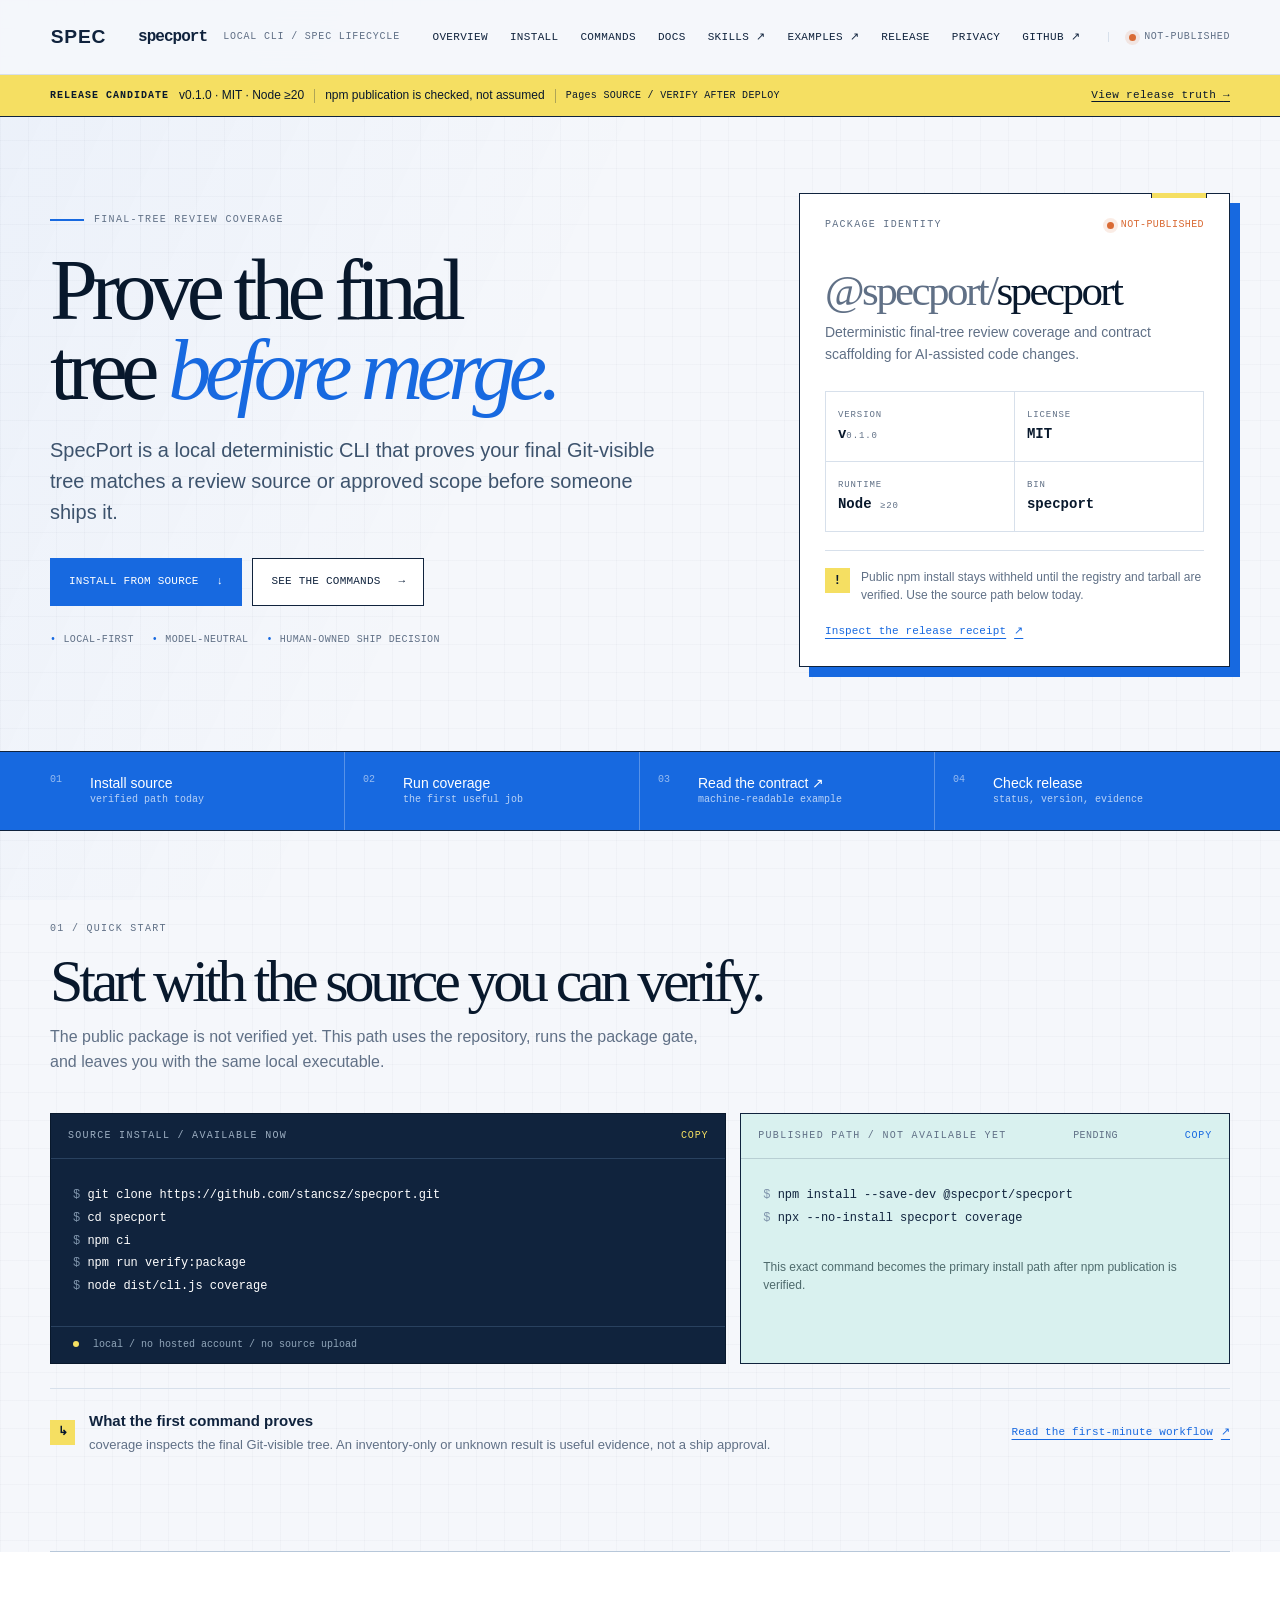
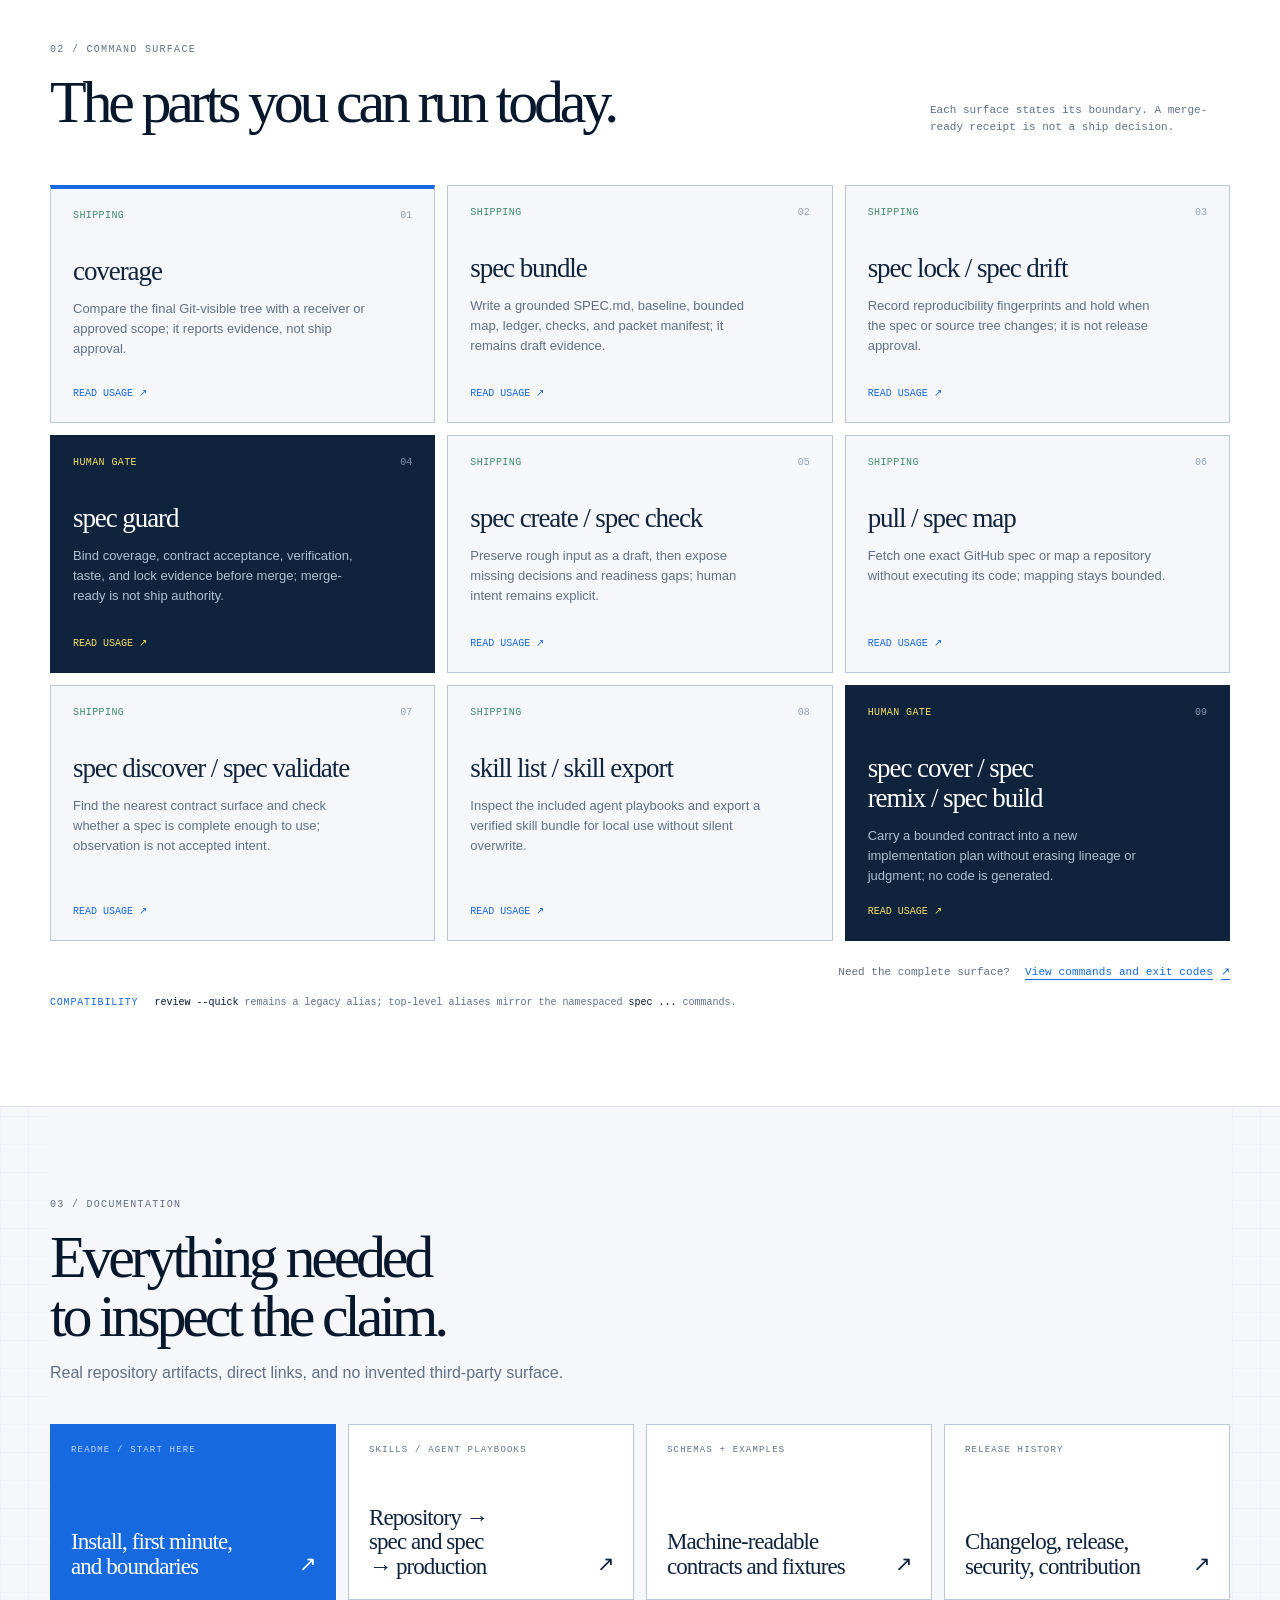
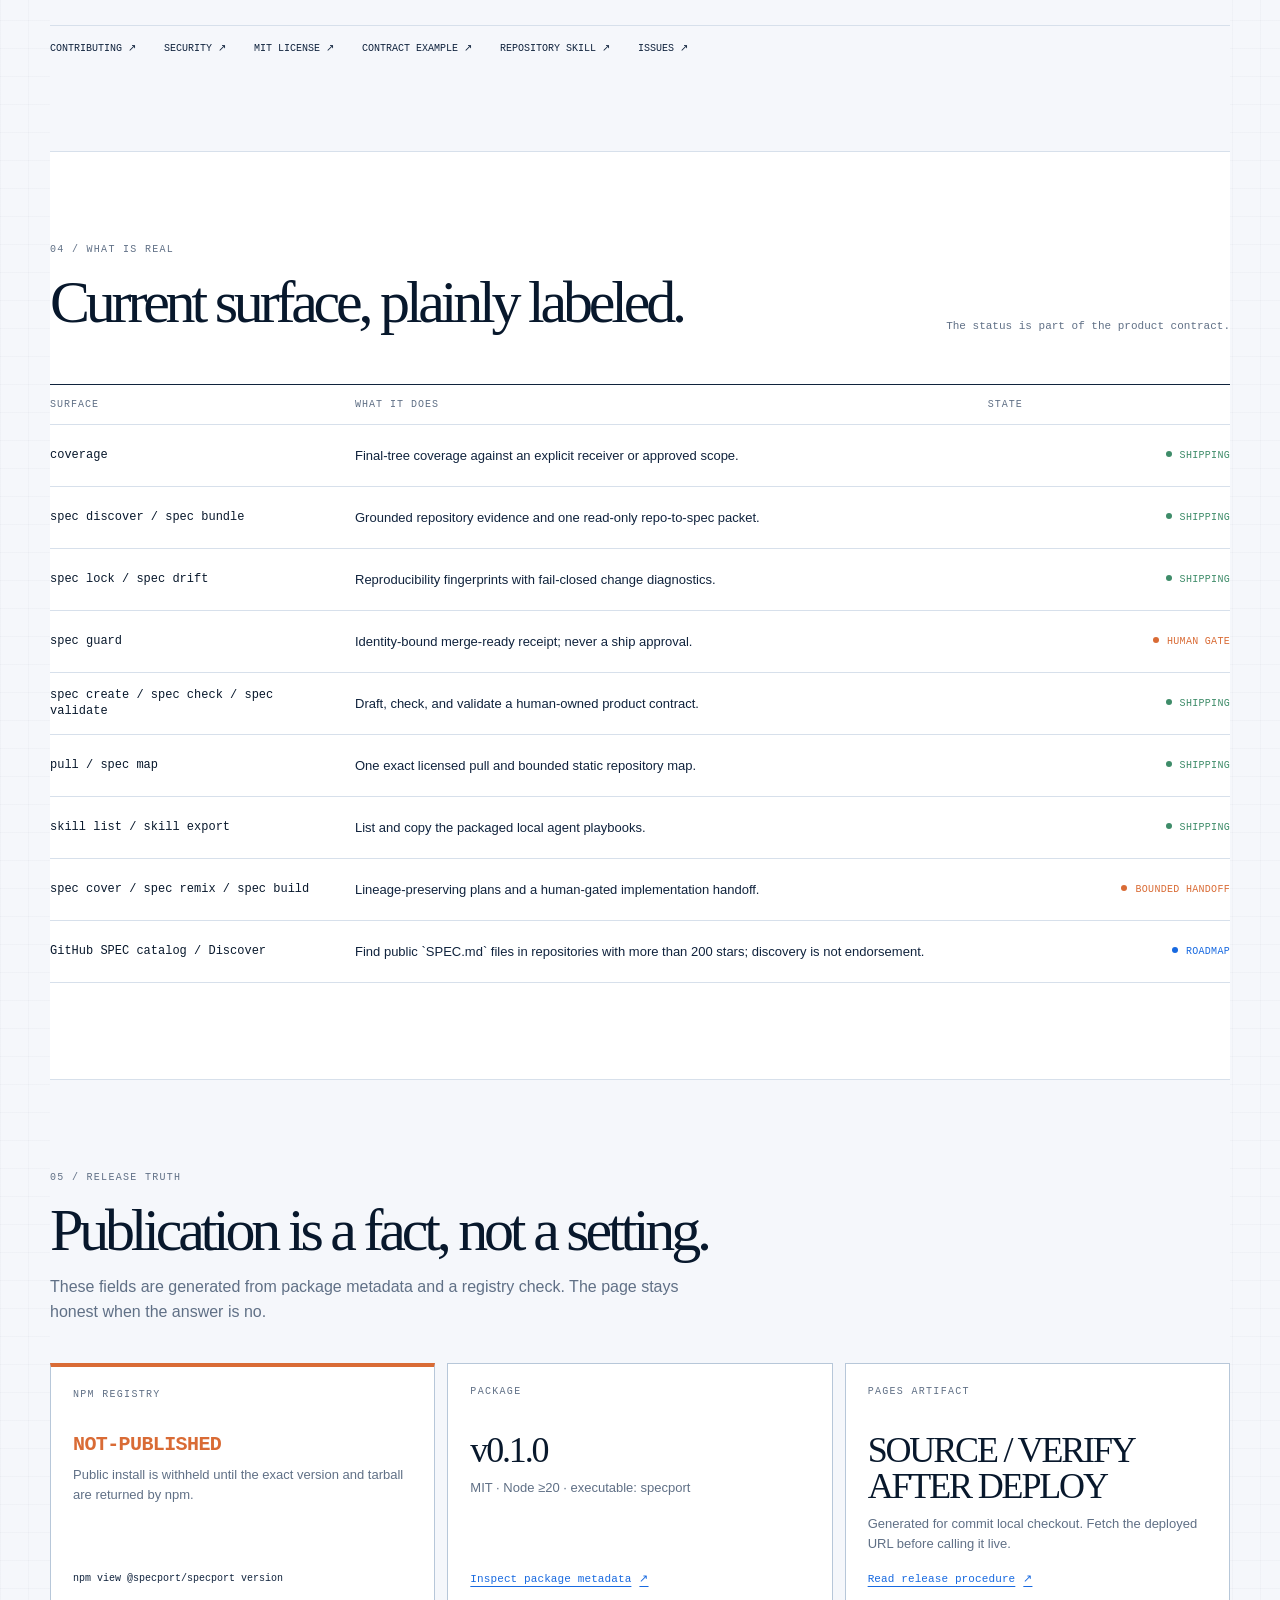
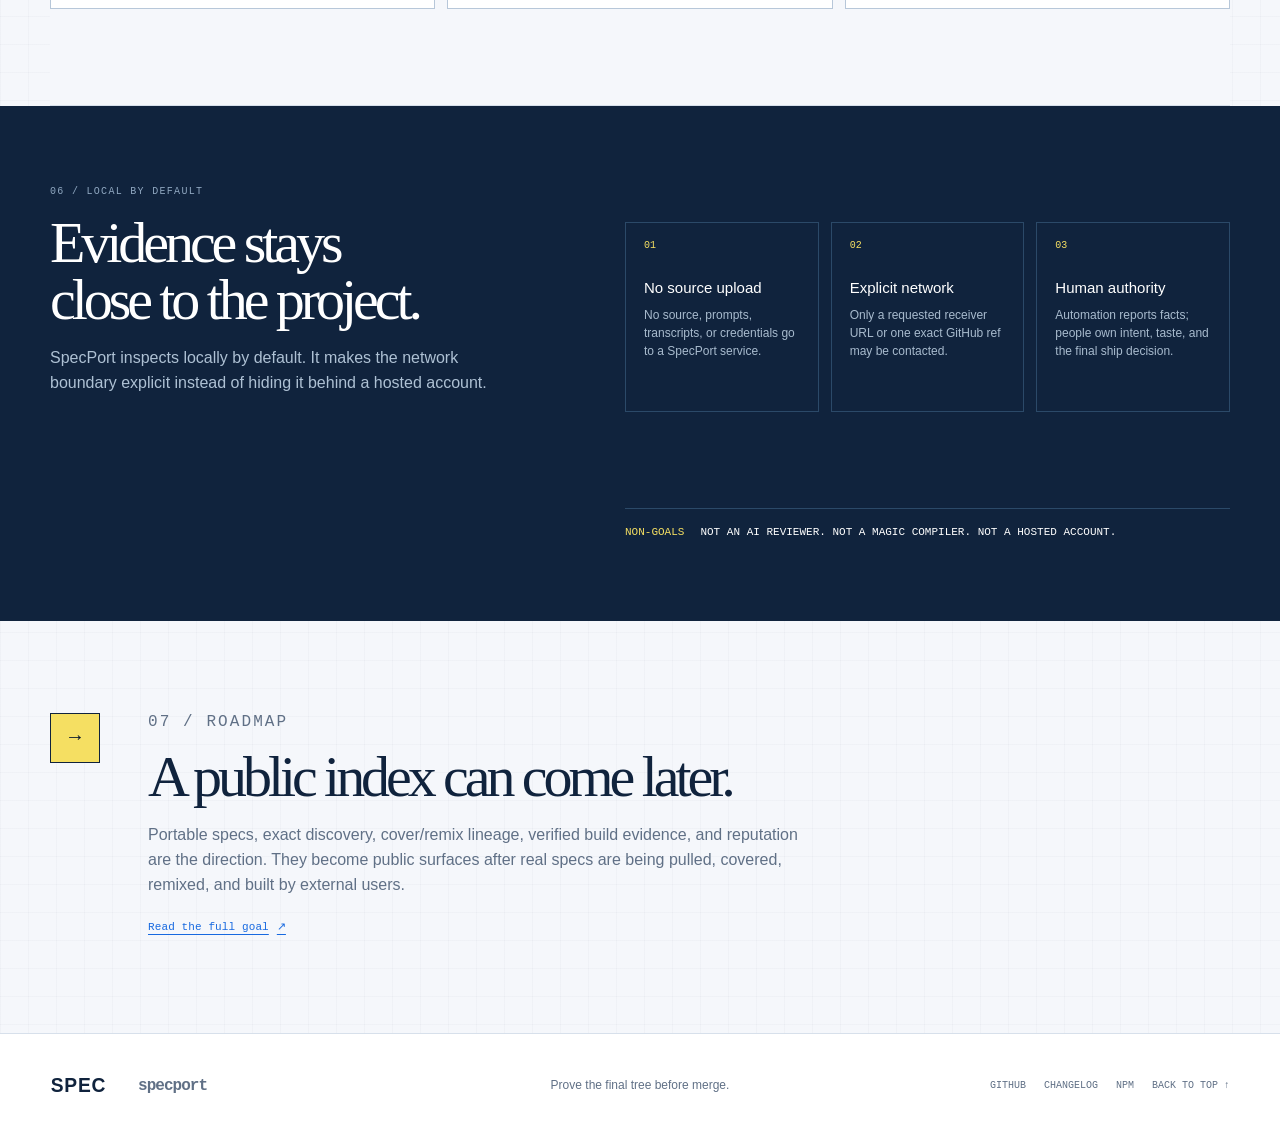
==== index.html @ aab1a018 "Publish SpecPort website" ====
<!doctype html>
<html lang="en">
  <head>
    <meta charset="utf-8" />
    <meta name="viewport" content="width=device-width, initial-scale=1" />
    <meta
      name="description"
      content="SpecPort is a local deterministic CLI that proves the final Git-visible tree before merge."
    />
    <meta name="theme-color" content="#f5f7fb" />
    <meta property="og:title" content="SpecPort — prove the final tree before merge" />
    <meta
      property="og:description"
      content="A local deterministic CLI for final-tree review coverage, grounded specs, and human-owned release evidence."
    />
    <meta property="og:type" content="website" />
    <meta property="og:image" content="https://specport.github.io/og-image.svg" />
    <title>SpecPort — prove the final tree before merge</title>
    <link rel="icon" href="./favicon.svg" type="image/svg+xml" />
    <link rel="stylesheet" href="./styles.css" />
  </head>
  <body>
    <a class="skip-link" href="#main-content">Skip to content</a>

    <header class="site-header">
      <div class="header-shell">
        <a class="brand" href="#overview" aria-label="SpecPort home">
          <img class="brand-logo" src="./logo.svg" alt="" width="78" height="23" />
          <span class="brand-name">specport</span>
          <span class="brand-context">LOCAL CLI / SPEC LIFECYCLE</span>
        </a>

        <nav class="primary-nav" aria-label="Primary navigation">
          <a href="#overview">Overview</a>
          <a href="#install">Install</a>
          <a href="#commands">Commands</a>
          <a href="#docs">Docs</a>
          <a href="https://github.com/stancsz/specport/tree/main/skills">Skills <span aria-hidden="true">↗</span></a>
          <a href="https://github.com/stancsz/specport/tree/main/examples">Examples <span aria-hidden="true">↗</span></a>
          <a href="#release">Release</a>
          <a href="#privacy">Privacy</a>
          <a href="https://github.com/stancsz/specport">GitHub <span aria-hidden="true">↗</span></a>
        </nav>

        <div class="header-status" aria-label="Package publication status">
          <span class="status-dot status-dot-warning" aria-hidden="true"></span>
          <span data-release-status>NOT-PUBLISHED</span>
        </div>
      </div>
    </header>

    <main id="main-content">
      <div class="release-banner" role="status">
        <div class="release-banner-inner">
          <span class="release-banner-label">RELEASE CANDIDATE</span>
          <span>v<span data-release-version>pending</span> · <span data-release-license>MIT</span> · Node <span data-release-engine>≥20</span></span>
          <span class="release-divider" aria-hidden="true"></span>
          <span data-publication-message>npm publication is checked, not assumed</span>
          <span class="release-divider" aria-hidden="true"></span>
          <span class="release-banner-pages">Pages <span data-pages-status>SOURCE / VERIFY AFTER DEPLOY</span></span>
        </div>
        <a href="#release">View release truth <span aria-hidden="true">→</span></a>
      </div>

      <section class="hero section-shell" id="overview">
        <div class="hero-copy">
          <p class="eyebrow"><span class="eyebrow-rule" aria-hidden="true"></span> FINAL-TREE REVIEW COVERAGE</p>
          <h1>Prove the final tree <em>before merge.</em></h1>
          <p class="hero-lede">
            SpecPort is a local deterministic CLI that proves your final
            Git-visible tree matches a review source or approved scope before
            someone ships it.
          </p>
          <div class="hero-actions">
            <a class="button button-primary" href="#install">Install from source <span aria-hidden="true">↓</span></a>
            <a class="button button-secondary" href="#commands">See the commands <span aria-hidden="true">→</span></a>
          </div>
          <div class="hero-facts" aria-label="Product facts">
            <span>LOCAL-FIRST</span>
            <span>MODEL-NEUTRAL</span>
            <span>HUMAN-OWNED SHIP DECISION</span>
          </div>
        </div>

        <aside class="package-card" aria-labelledby="package-title">
          <div class="card-topline">
            <span>PACKAGE IDENTITY</span>
            <span class="status-label status-label-warning"><span class="status-dot" aria-hidden="true"></span><span data-release-status>NOT-PUBLISHED</span></span>
          </div>
          <h2 id="package-title"><span class="package-scope" data-release-package-scope>@specport/</span><span data-release-package>specport</span></h2>
          <p class="package-summary">Deterministic final-tree review coverage and contract scaffolding for AI-assisted code changes.</p>
          <div class="package-facts">
            <div><span>VERSION</span><strong>v<span data-release-version>pending</span></strong></div>
            <div><span>LICENSE</span><strong data-release-license>MIT</strong></div>
            <div><span>RUNTIME</span><strong>Node <span data-release-engine>≥20</span></strong></div>
            <div><span>BIN</span><strong data-release-bin>specport</strong></div>
          </div>
          <div class="package-note">
            <span class="note-mark" aria-hidden="true">!</span>
            <p data-package-note>Public npm install stays withheld until the registry and tarball are verified. Use the source path below today.</p>
          </div>
          <a class="text-link" href="#release">Inspect the release receipt <span aria-hidden="true">↗</span></a>
        </aside>
      </section>

      <nav class="action-rail" aria-label="SpecPort quick actions">
        <div class="action-rail-inner">
          <a href="#install"><span class="rail-index">01</span><strong>Install source</strong><small>verified path today</small></a>
          <a href="#commands"><span class="rail-index">02</span><strong>Run coverage</strong><small>the first useful job</small></a>
          <a href="https://github.com/stancsz/specport/blob/main/examples/product-contract.json"><span class="rail-index">03</span><strong>Read the contract <span aria-hidden="true">↗</span></strong><small>machine-readable example</small></a>
          <a href="#release"><span class="rail-index">04</span><strong>Check release</strong><small>status, version, evidence</small></a>
        </div>
      </nav>

      <section class="section-shell section-block install-block" id="install">
        <div class="section-heading">
          <p class="section-kicker">01 / QUICK START</p>
          <h2>Start with the source you can verify.</h2>
          <p data-install-summary>
            The public package is not verified yet. This path uses the repository,
            runs the package gate, and leaves you with the same local executable.
          </p>
        </div>

        <div class="install-grid">
          <div class="code-card">
            <div class="code-card-head">
              <span>SOURCE INSTALL / AVAILABLE NOW</span>
              <button class="copy-button" type="button" data-copy="git clone https://github.com/stancsz/specport.git&#10;cd specport&#10;npm ci&#10;npm run verify:package&#10;node dist/cli.js coverage">copy</button>
            </div>
            <pre><code><span class="code-muted">$</span> git clone https://github.com/stancsz/specport.git
<span class="code-muted">$</span> cd specport
<span class="code-muted">$</span> npm ci
<span class="code-muted">$</span> npm run verify:package
<span class="code-muted">$</span> node dist/cli.js coverage</code></pre>
            <div class="code-card-foot"><span class="live-marker" aria-hidden="true"></span> local / no hosted account / no source upload</div>
          </div>

          <div class="code-card code-card-muted" data-published-path-card aria-label="Npm install path not yet available">
            <div class="code-card-head">
              <span data-published-path-label>PUBLISHED PATH / NOT AVAILABLE YET</span>
              <span class="status-label status-label-muted" data-published-path-status>PENDING</span>
              <button class="copy-button" type="button" data-copy="npm install --save-dev @specport/specport&#10;npx --no-install specport coverage">copy</button>
            </div>
            <pre><code><span class="code-muted">$</span> npm install --save-dev @specport/specport
<span class="code-muted">$</span> npx --no-install specport coverage</code></pre>
            <p class="code-card-message" data-published-path-message>This exact command becomes the primary install path after npm publication is verified.</p>
          </div>
        </div>

        <div class="install-proof">
          <div class="proof-icon" aria-hidden="true">↳</div>
          <div>
            <strong>What the first command proves</strong>
            <p>coverage inspects the final Git-visible tree. An inventory-only or unknown result is useful evidence, not a ship approval.</p>
          </div>
          <a class="text-link" href="https://github.com/stancsz/specport#the-first-minute-workflow">Read the first-minute workflow <span aria-hidden="true">↗</span></a>
        </div>
      </section>

      <section class="section-shell section-block commands-block" id="commands">
        <div class="section-heading section-heading-row">
          <div>
            <p class="section-kicker">02 / COMMAND SURFACE</p>
            <h2>The parts you can run today.</h2>
          </div>
          <p class="section-heading-aside">Each surface states its boundary. A merge-ready receipt is not a ship decision.</p>
        </div>

        <div class="command-grid">
          <article class="command-card command-card-featured">
            <div class="command-card-top"><span class="status-label status-label-live">SHIPPING</span><span class="command-index">01</span></div>
            <h3><code>coverage</code></h3>
            <p>Compare the final Git-visible tree with a receiver or approved scope; it reports evidence, not ship approval.</p>
            <a href="https://github.com/stancsz/specport#the-first-minute-workflow">Read usage <span aria-hidden="true">↗</span></a>
          </article>
          <article class="command-card">
            <div class="command-card-top"><span class="status-label status-label-live">SHIPPING</span><span class="command-index">02</span></div>
            <h3><code>spec bundle</code></h3>
            <p>Write a grounded SPEC.md, baseline, bounded map, ledger, checks, and packet manifest; it remains draft evidence.</p>
            <a href="https://github.com/stancsz/specport#the-first-minute-workflow">Read usage <span aria-hidden="true">↗</span></a>
          </article>
          <article class="command-card">
            <div class="command-card-top"><span class="status-label status-label-live">SHIPPING</span><span class="command-index">03</span></div>
            <h3><code>spec lock / spec drift</code></h3>
            <p>Record reproducibility fingerprints and hold when the spec or source tree changes; it is not release approval.</p>
            <a href="https://github.com/stancsz/specport#the-first-minute-workflow">Read usage <span aria-hidden="true">↗</span></a>
          </article>
          <article class="command-card command-card-dark">
            <div class="command-card-top"><span class="status-label status-label-accent">HUMAN GATE</span><span class="command-index">04</span></div>
            <h3><code>spec guard</code></h3>
            <p>Bind coverage, contract acceptance, verification, taste, and lock evidence before merge; merge-ready is not ship authority.</p>
            <a href="https://github.com/stancsz/specport#guard-one-candidate-before-merge">Read usage <span aria-hidden="true">↗</span></a>
          </article>
          <article class="command-card">
            <div class="command-card-top"><span class="status-label status-label-live">SHIPPING</span><span class="command-index">05</span></div>
            <h3><code>spec create / spec check</code></h3>
            <p>Preserve rough input as a draft, then expose missing decisions and readiness gaps; human intent remains explicit.</p>
            <a href="https://github.com/stancsz/specport#specs-that-are-evidence-contracts-and-taste">Read usage <span aria-hidden="true">↗</span></a>
          </article>
          <article class="command-card">
            <div class="command-card-top"><span class="status-label status-label-live">SHIPPING</span><span class="command-index">06</span></div>
            <h3><code>pull / spec map</code></h3>
            <p>Fetch one exact GitHub spec or map a repository without executing its code; mapping stays bounded.</p>
            <a href="https://github.com/stancsz/specport#readme">Read usage <span aria-hidden="true">↗</span></a>
          </article>
          <article class="command-card">
            <div class="command-card-top"><span class="status-label status-label-live">SHIPPING</span><span class="command-index">07</span></div>
            <h3><code>spec discover / spec validate</code></h3>
            <p>Find the nearest contract surface and check whether a spec is complete enough to use; observation is not accepted intent.</p>
            <a href="https://github.com/stancsz/specport#the-first-minute-workflow">Read usage <span aria-hidden="true">↗</span></a>
          </article>
          <article class="command-card">
            <div class="command-card-top"><span class="status-label status-label-live">SHIPPING</span><span class="command-index">08</span></div>
            <h3><code>skill list / skill export</code></h3>
            <p>Inspect the included agent playbooks and export a verified skill bundle for local use without silent overwrite.</p>
            <a href="https://github.com/stancsz/specport/tree/main/skills">Read usage <span aria-hidden="true">↗</span></a>
          </article>
          <article class="command-card command-card-dark">
            <div class="command-card-top"><span class="status-label status-label-accent">HUMAN GATE</span><span class="command-index">09</span></div>
            <h3><code>spec cover / spec remix / spec build</code></h3>
            <p>Carry a bounded contract into a new implementation plan without erasing lineage or judgment; no code is generated.</p>
            <a href="https://github.com/stancsz/specport#cover-remix-and-build-handoffs">Read usage <span aria-hidden="true">↗</span></a>
          </article>
        </div>

        <div class="command-footer">
          <span>Need the complete surface?</span>
          <a class="text-link" href="https://github.com/stancsz/specport#output-and-exit-codes">View commands and exit codes <span aria-hidden="true">↗</span></a>
        </div>
        <p class="command-aliases"><span>COMPATIBILITY</span> <code>review --quick</code> remains a legacy alias; top-level aliases mirror the namespaced <code>spec ...</code> commands.</p>
      </section>

      <section class="section-shell section-block docs-block" id="docs">
        <div class="section-heading">
          <p class="section-kicker">03 / DOCUMENTATION</p>
          <h2>Everything needed to inspect the claim.</h2>
          <p>Real repository artifacts, direct links, and no invented third-party surface.</p>
        </div>

        <div class="docs-grid">
          <a class="doc-card doc-card-blue" href="https://github.com/stancsz/specport#readme">
            <span class="doc-card-label">README / START HERE</span>
            <h3>Install, first minute, and boundaries</h3>
            <span class="doc-card-arrow" aria-hidden="true">↗</span>
          </a>
          <a class="doc-card" href="https://github.com/stancsz/specport/tree/main/skills">
            <span class="doc-card-label">SKILLS / AGENT PLAYBOOKS</span>
            <h3>Repository → spec and spec → production</h3>
            <span class="doc-card-arrow" aria-hidden="true">↗</span>
          </a>
          <a class="doc-card" href="https://github.com/stancsz/specport/tree/main/schemas">
            <span class="doc-card-label">SCHEMAS + EXAMPLES</span>
            <h3>Machine-readable contracts and fixtures</h3>
            <span class="doc-card-arrow" aria-hidden="true">↗</span>
          </a>
          <a class="doc-card" href="https://github.com/stancsz/specport/blob/main/CHANGELOG.md">
            <span class="doc-card-label">RELEASE HISTORY</span>
            <h3>Changelog, release, security, contribution</h3>
            <span class="doc-card-arrow" aria-hidden="true">↗</span>
          </a>
        </div>

        <div class="docs-links">
          <a href="https://github.com/stancsz/specport/blob/main/CONTRIBUTING.md">Contributing <span aria-hidden="true">↗</span></a>
          <a href="https://github.com/stancsz/specport/blob/main/SECURITY.md">Security <span aria-hidden="true">↗</span></a>
          <a href="https://github.com/stancsz/specport/blob/main/LICENSE">MIT license <span aria-hidden="true">↗</span></a>
          <a href="https://github.com/stancsz/specport/blob/main/examples/product-contract.json">Contract example <span aria-hidden="true">↗</span></a>
          <a href="https://github.com/stancsz/specport/blob/main/skills/specport-repo-to-spec/SKILL.md">Repository skill <span aria-hidden="true">↗</span></a>
          <a href="https://github.com/stancsz/specport/issues">Issues <span aria-hidden="true">↗</span></a>
        </div>
      </section>

      <section class="section-shell section-block status-block" id="status">
        <div class="section-heading section-heading-row">
          <div>
            <p class="section-kicker">04 / WHAT IS REAL</p>
            <h2>Current surface, plainly labeled.</h2>
          </div>
          <p class="section-heading-aside">The status is part of the product contract.</p>
        </div>

        <div class="surface-table" role="table" aria-label="SpecPort capability status">
          <div class="surface-row surface-header" role="row"><span role="columnheader">Surface</span><span role="columnheader">What it does</span><span role="columnheader">State</span></div>
          <div class="surface-row" role="row"><code role="cell">coverage</code><span role="cell">Final-tree coverage against an explicit receiver or approved scope.</span><span role="cell" class="state state-live">shipping</span></div>
          <div class="surface-row" role="row"><code role="cell">spec discover / spec bundle</code><span role="cell">Grounded repository evidence and one read-only repo-to-spec packet.</span><span role="cell" class="state state-live">shipping</span></div>
          <div class="surface-row" role="row"><code role="cell">spec lock / spec drift</code><span role="cell">Reproducibility fingerprints with fail-closed change diagnostics.</span><span role="cell" class="state state-live">shipping</span></div>
          <div class="surface-row" role="row"><code role="cell">spec guard</code><span role="cell">Identity-bound merge-ready receipt; never a ship approval.</span><span role="cell" class="state state-human">human gate</span></div>
          <div class="surface-row" role="row"><code role="cell">spec create / spec check / spec validate</code><span role="cell">Draft, check, and validate a human-owned product contract.</span><span role="cell" class="state state-live">shipping</span></div>
          <div class="surface-row" role="row"><code role="cell">pull / spec map</code><span role="cell">One exact licensed pull and bounded static repository map.</span><span role="cell" class="state state-live">shipping</span></div>
          <div class="surface-row" role="row"><code role="cell">skill list / skill export</code><span role="cell">List and copy the packaged local agent playbooks.</span><span role="cell" class="state state-live">shipping</span></div>
          <div class="surface-row" role="row"><code role="cell">spec cover / spec remix / spec build</code><span role="cell">Lineage-preserving plans and a human-gated implementation handoff.</span><span role="cell" class="state state-human">bounded handoff</span></div>
          <div class="surface-row" role="row"><code role="cell">GitHub SPEC catalog / Discover</code><span role="cell">Find public `SPEC.md` files in repositories with more than 200 stars; discovery is not endorsement.</span><span role="cell" class="state state-roadmap">roadmap</span></div>
        </div>
      </section>

      <section class="section-shell section-block release-block" id="release">
        <div class="section-heading">
          <p class="section-kicker">05 / RELEASE TRUTH</p>
          <h2>Publication is a fact, not a setting.</h2>
          <p>These fields are generated from package metadata and a registry check. The page stays honest when the answer is no.</p>
        </div>

        <div class="release-grid">
          <article class="release-card release-card-warning">
            <span class="release-card-label">NPM REGISTRY</span>
            <strong data-release-status>NOT-PUBLISHED</strong>
            <p data-registry-message>Public install is withheld until the exact version and tarball are returned by npm.</p>
            <code>npm view @specport/specport version</code>
          </article>
          <article class="release-card">
            <span class="release-card-label">PACKAGE</span>
            <strong>v<span data-release-version>pending</span></strong>
            <p><span data-release-license>MIT</span> · Node <span data-release-engine>≥20</span> · executable: <span data-release-bin>specport</span></p>
            <a class="text-link" href="https://github.com/stancsz/specport/blob/main/package.json">Inspect package metadata <span aria-hidden="true">↗</span></a>
          </article>
          <article class="release-card">
            <span class="release-card-label">PAGES ARTIFACT</span>
            <strong data-pages-status>SOURCE / VERIFY AFTER DEPLOY</strong>
            <p>Generated for commit <span data-release-commit>local checkout</span>. Fetch the deployed URL before calling it live.</p>
            <a class="text-link" href="https://github.com/stancsz/specport/blob/main/RELEASE.md">Read release procedure <span aria-hidden="true">↗</span></a>
          </article>
        </div>
      </section>

      <section class="trust-band" id="privacy">
        <div class="section-shell trust-band-inner">
          <div>
            <p class="section-kicker">06 / LOCAL BY DEFAULT</p>
            <h2>Evidence stays close to the project.</h2>
            <p>SpecPort inspects locally by default. It makes the network boundary explicit instead of hiding it behind a hosted account.</p>
          </div>
          <div class="trust-list">
            <div><span class="trust-number">01</span><strong>No source upload</strong><p>No source, prompts, transcripts, or credentials go to a SpecPort service.</p></div>
            <div><span class="trust-number">02</span><strong>Explicit network</strong><p>Only a requested receiver URL or one exact GitHub ref may be contacted.</p></div>
            <div><span class="trust-number">03</span><strong>Human authority</strong><p>Automation reports facts; people own intent, taste, and the final ship decision.</p></div>
          </div>
          <p class="trust-boundary"><span>NON-GOALS</span><strong>Not an AI reviewer. Not a magic compiler. Not a hosted account.</strong></p>
        </div>
      </section>

      <section class="section-shell section-block roadmap-block" id="roadmap">
        <div class="roadmap-mark" aria-hidden="true">→</div>
        <div class="roadmap-copy">
          <p class="section-kicker">07 / ROADMAP</p>
          <h2>A public index can come later.</h2>
          <p>Portable specs, exact discovery, cover/remix lineage, verified build evidence, and reputation are the direction. They become public surfaces after real specs are being pulled, covered, remixed, and built by external users.</p>
          <a class="text-link" href="https://github.com/stancsz/specport/blob/main/GOAL.md">Read the full goal <span aria-hidden="true">↗</span></a>
        </div>
      </section>
    </main>

    <footer class="site-footer">
      <div class="footer-shell">
        <a class="brand" href="#overview" aria-label="Back to SpecPort home">
          <img class="brand-logo" src="./logo.svg" alt="" width="78" height="23" />
          <span class="brand-name">specport</span>
        </a>
        <p>Prove the final tree before merge.</p>
        <nav aria-label="Footer navigation">
          <a href="https://github.com/stancsz/specport">GitHub</a>
          <a href="https://github.com/stancsz/specport/blob/main/CHANGELOG.md">Changelog</a>
          <a href="https://www.npmjs.com/">npm</a>
          <a href="#overview">Back to top ↑</a>
        </nav>
      </div>
    </footer>

    <script src="./app.js" defer></script>
  </body>
</html>
---- styles.css ----
:root {
  --ink: #10233d;
  --ink-deep: #08182c;
  --blue: #1769e0;
  --blue-deep: #0d4aa8;
  --yellow: #f5df62;
  --mint: #d9f1ef;
  --paper: #f5f7fb;
  --surface: #ffffff;
  --line: #d7e0eb;
  --line-strong: #b7c7d9;
  --muted: #607086;
  --muted-light: #91a2b5;
  --warning: #d96b35;
  --green: #3e8c69;
  --display: "Iowan Old Style", "Palatino Linotype", Palatino, Georgia, serif;
  --ui: "Avenir Next", "Segoe UI", "Trebuchet MS", sans-serif;
  --mono: "Cascadia Code", "SFMono-Regular", Consolas, monospace;
}

* {
  box-sizing: border-box;
}

html {
  scroll-behavior: smooth;
}

body {
  margin: 0;
  color: var(--ink);
  background:
    linear-gradient(rgba(16, 35, 61, 0.025) 1px, transparent 1px),
    linear-gradient(90deg, rgba(16, 35, 61, 0.025) 1px, transparent 1px),
    var(--paper);
  background-size: 28px 28px;
  font-family: var(--ui);
  font-size: 15px;
  line-height: 1.55;
  overflow-x: hidden;
}

body::before {
  content: "";
  position: fixed;
  inset: 0;
  pointer-events: none;
  z-index: -1;
  background: linear-gradient(115deg, rgba(23, 105, 224, 0.045), transparent 42%);
}

::selection {
  color: var(--ink-deep);
  background: var(--yellow);
}

a {
  color: inherit;
  text-decoration: none;
}

button,
a {
  -webkit-tap-highlight-color: transparent;
}

button:focus-visible,
a:focus-visible {
  outline: 3px solid var(--yellow);
  outline-offset: 4px;
}

.skip-link {
  position: fixed;
  top: 12px;
  left: 16px;
  z-index: 50;
  padding: 10px 14px;
  color: var(--surface);
  background: var(--ink);
  transform: translateY(-160%);
  transition: transform 0.18s ease;
}

.skip-link:focus {
  transform: translateY(0);
}

.site-header {
  position: sticky;
  top: 0;
  z-index: 20;
  border-bottom: 1px solid var(--line);
  background: rgba(245, 247, 251, 0.94);
  backdrop-filter: blur(14px);
}

.header-shell,
.section-shell,
.footer-shell {
  width: min(1180px, calc(100% - 48px));
  margin-inline: auto;
}

.header-shell {
  display: flex;
  min-height: 74px;
  align-items: center;
  gap: 28px;
}

.brand {
  display: inline-flex;
  align-items: center;
  gap: 10px;
  min-width: max-content;
}

.brand-logo {
  display: block;
  width: 78px;
  height: auto;
  flex: 0 0 auto;
}

.brand-name {
  font: 800 16px/1 var(--mono);
  letter-spacing: -0.06em;
}

.brand-context {
  margin-left: 6px;
  color: var(--muted);
  font: 10px/1 var(--mono);
  letter-spacing: 0.08em;
}

.primary-nav {
  display: flex;
  flex: 1;
  justify-content: flex-end;
  gap: 22px;
  font: 11px/1 var(--mono);
  letter-spacing: 0.03em;
  text-transform: uppercase;
}

.primary-nav a,
.footer-shell nav a,
.docs-links a {
  transition: color 0.16s ease, border-color 0.16s ease;
}

.primary-nav a:hover,
.footer-shell nav a:hover,
.docs-links a:hover,
.text-link:hover {
  color: var(--blue);
}

.header-status {
  display: flex;
  align-items: center;
  gap: 8px;
  padding-left: 20px;
  border-left: 1px solid var(--line);
  color: var(--muted);
  font: 10px/1 var(--mono);
  letter-spacing: 0.06em;
  white-space: nowrap;
}

.status-dot {
  display: inline-block;
  width: 7px;
  height: 7px;
  border-radius: 50%;
  background: var(--green);
}

.status-dot-warning {
  background: var(--warning);
  box-shadow: 0 0 0 4px rgba(217, 107, 53, 0.13);
}

.status-dot-published {
  background: var(--green);
  box-shadow: 0 0 0 4px rgba(62, 140, 105, 0.13);
}

.release-banner {
  display: flex;
  min-height: 42px;
  align-items: center;
  justify-content: space-between;
  gap: 20px;
  padding: 0 max(24px, calc((100% - 1180px) / 2));
  color: var(--ink-deep);
  background: var(--yellow);
  border-bottom: 1px solid var(--ink);
  font-size: 12px;
}

.release-banner-inner {
  display: flex;
  align-items: center;
  flex-wrap: wrap;
  gap: 10px;
}

.release-banner-label {
  font: 800 10px/1 var(--mono);
  letter-spacing: 0.1em;
}

.release-divider {
  width: 1px;
  height: 14px;
  background: rgba(16, 35, 61, 0.3);
}

.release-banner-pages {
  font: 10px/1.2 var(--mono);
  letter-spacing: 0.03em;
}

.release-banner > a {
  font: 11px/1 var(--mono);
  letter-spacing: 0.03em;
  text-decoration: underline;
  text-underline-offset: 3px;
}

.hero {
  display: grid;
  grid-template-columns: minmax(0, 1.2fr) minmax(360px, 0.8fr);
  gap: clamp(48px, 8vw, 112px);
  align-items: center;
  min-height: 580px;
  padding-top: 76px;
  padding-bottom: 84px;
}

.eyebrow,
.section-kicker,
.card-topline,
.code-card-head,
.release-card-label,
.doc-card-label,
.release-card-label {
  color: var(--muted);
  font: 10px/1.2 var(--mono);
  letter-spacing: 0.13em;
  text-transform: uppercase;
}

.eyebrow {
  display: flex;
  align-items: center;
  gap: 10px;
}

.eyebrow-rule {
  width: 34px;
  height: 2px;
  background: var(--blue);
}

h1,
h2,
h3,
p {
  margin-top: 0;
}

h1,
h2,
h3 {
  text-wrap: balance;
}

h1 {
  max-width: 720px;
  margin: 25px 0 24px;
  color: var(--ink-deep);
  font: 400 clamp(50px, 7vw, 86px)/0.93 var(--display);
  letter-spacing: -0.075em;
}

h1 em {
  color: var(--blue);
  font-style: italic;
}

.hero-lede {
  max-width: 620px;
  margin-bottom: 30px;
  color: #3d536d;
  font-size: clamp(17px, 2vw, 20px);
  line-height: 1.55;
}

.hero-actions {
  display: flex;
  flex-wrap: wrap;
  gap: 10px;
}

.button {
  display: inline-flex;
  min-height: 48px;
  align-items: center;
  gap: 18px;
  padding: 0 18px;
  border: 1px solid var(--ink);
  font: 11px/1 var(--mono);
  letter-spacing: 0.02em;
  text-transform: uppercase;
  transition: transform 0.16s ease, background 0.16s ease, color 0.16s ease;
}

.button:hover {
  transform: translateY(-2px);
}

.button-primary {
  color: var(--surface);
  background: var(--blue);
  border-color: var(--blue);
}

.button-primary:hover {
  background: var(--blue-deep);
}

.button-secondary {
  color: var(--ink);
  background: var(--surface);
}

.button-secondary:hover {
  color: var(--blue);
  border-color: var(--blue);
}

.hero-facts {
  display: flex;
  flex-wrap: wrap;
  gap: 8px 18px;
  margin-top: 28px;
  color: var(--muted);
  font: 10px/1.2 var(--mono);
  letter-spacing: 0.04em;
}

.hero-facts span::before {
  content: "•";
  margin-right: 7px;
  color: var(--blue);
}

.package-card {
  position: relative;
  padding: 25px;
  color: var(--ink);
  background: var(--surface);
  border: 1px solid var(--ink);
  box-shadow: 10px 10px 0 var(--blue);
}

.package-card::before {
  content: "";
  position: absolute;
  top: -1px;
  right: 22px;
  width: 54px;
  height: 5px;
  background: var(--yellow);
  border-inline: 1px solid var(--ink);
}

.card-topline {
  display: flex;
  align-items: center;
  justify-content: space-between;
  gap: 16px;
}

.status-label {
  display: inline-flex;
  align-items: center;
  gap: 7px;
  font: 10px/1 var(--mono);
  letter-spacing: 0.04em;
  text-transform: uppercase;
}

.status-label-warning {
  color: var(--warning);
}

.status-label-published {
  color: var(--green);
}

.status-label-live {
  color: var(--green);
}

.status-label-accent {
  color: var(--yellow);
}

.status-label-muted {
  color: var(--muted);
}

.package-card h2 {
  margin: 38px 0 10px;
  color: var(--ink-deep);
  font: 400 clamp(29px, 4vw, 43px)/1 var(--display);
  letter-spacing: -0.06em;
}

.package-scope {
  color: var(--muted);
}

.package-summary {
  max-width: 340px;
  margin-bottom: 26px;
  color: var(--muted);
  font-size: 14px;
}

.package-facts {
  display: grid;
  grid-template-columns: repeat(2, 1fr);
  border-top: 1px solid var(--line);
  border-left: 1px solid var(--line);
}

.package-facts div {
  display: grid;
  gap: 6px;
  min-height: 70px;
  align-content: center;
  padding: 12px;
  border-right: 1px solid var(--line);
  border-bottom: 1px solid var(--line);
}

.package-facts span {
  color: var(--muted);
  font: 9px/1 var(--mono);
  letter-spacing: 0.1em;
}

.package-facts strong {
  color: var(--ink-deep);
  font: 600 14px/1.2 var(--mono);
}

.package-note {
  display: flex;
  gap: 11px;
  margin-top: 18px;
  padding-top: 17px;
  border-top: 1px solid var(--line);
}

.package-note p {
  margin: 0;
  color: var(--muted);
  font-size: 12px;
  line-height: 1.5;
}

.note-mark,
.proof-icon {
  display: grid;
  flex: 0 0 auto;
  width: 25px;
  height: 25px;
  place-items: center;
  color: var(--ink-deep);
  background: var(--yellow);
  font: 800 12px/1 var(--mono);
}

.text-link {
  display: inline-flex;
  align-items: center;
  gap: 8px;
  color: var(--blue);
  font: 11px/1.3 var(--mono);
  letter-spacing: 0.01em;
  text-decoration: underline;
  text-underline-offset: 4px;
}

.package-card .text-link {
  margin-top: 20px;
}

.action-rail {
  color: var(--surface);
  background: var(--blue);
  border-block: 1px solid var(--ink);
}

.action-rail-inner {
  display: grid;
  grid-template-columns: repeat(4, 1fr);
  width: min(1180px, calc(100% - 48px));
  margin-inline: auto;
}

.action-rail a {
  display: grid;
  grid-template-columns: 32px 1fr;
  gap: 2px 8px;
  min-height: 78px;
  align-content: center;
  padding: 12px 18px;
  border-right: 1px solid rgba(255, 255, 255, 0.28);
  transition: background 0.16s ease;
}

.action-rail a:first-child {
  padding-left: 0;
}

.action-rail a:last-child {
  border-right: 0;
}

.action-rail a:hover {
  background: var(--blue-deep);
}

.rail-index {
  grid-row: span 2;
  color: rgba(255, 255, 255, 0.55);
  font: 10px/1 var(--mono);
}

.action-rail strong {
  font: 500 14px/1.2 var(--ui);
}

.action-rail small {
  color: rgba(255, 255, 255, 0.7);
  font: 10px/1.2 var(--mono);
}

.section-block {
  padding-top: 92px;
  padding-bottom: 96px;
}

.section-heading {
  max-width: 760px;
  margin-bottom: 38px;
}

.section-heading h2 {
  max-width: 740px;
  margin: 17px 0 15px;
  color: var(--ink-deep);
  font: 400 clamp(35px, 5vw, 60px)/0.98 var(--display);
  letter-spacing: -0.07em;
}

.section-heading > p:last-child {
  max-width: 650px;
  margin-bottom: 0;
  color: var(--muted);
  font-size: 16px;
}

.section-heading-row {
  display: flex;
  max-width: none;
  align-items: end;
  justify-content: space-between;
  gap: 46px;
}

.section-heading-aside {
  max-width: 300px !important;
  margin-bottom: 12px !important;
  color: var(--muted) !important;
  font: 11px/1.5 var(--mono) !important;
}

.install-block {
  border-bottom: 1px solid var(--line-strong);
}

.install-grid {
  display: grid;
  grid-template-columns: 1.16fr 0.84fr;
  gap: 14px;
}

.code-card {
  min-width: 0;
  color: var(--surface);
  background: var(--ink);
  border: 1px solid var(--ink-deep);
}

.code-card-muted {
  color: var(--ink);
  background: var(--mint);
  border-color: var(--ink);
}

.code-card-published {
  background: #e3f5e9;
}

.code-card-head {
  display: flex;
  align-items: center;
  justify-content: space-between;
  gap: 15px;
  min-height: 45px;
  padding: 0 17px;
  color: #9dafc2;
  border-bottom: 1px solid #29415f;
}

.code-card-muted .code-card-head {
  color: var(--muted);
  border-bottom-color: rgba(16, 35, 61, 0.16);
}

.copy-button {
  padding: 3px 0;
  color: var(--yellow);
  background: transparent;
  border: 0;
  cursor: pointer;
  font: 10px/1 var(--mono);
  letter-spacing: 0.08em;
  text-transform: uppercase;
}

.copy-button:hover {
  color: var(--surface);
}

.code-card-muted .copy-button {
  color: var(--blue);
}

pre {
  margin: 0;
  padding: 25px 22px 28px;
  overflow-x: auto;
  font: 12px/1.9 var(--mono);
  white-space: pre-wrap;
  overflow-wrap: anywhere;
}

.code-muted {
  color: #7f94ab;
}

.code-card-muted pre {
  color: var(--ink);
}

.code-card-message {
  margin: 0;
  padding: 0 22px 24px;
  color: #4e6a6c;
  font-size: 12px;
}

.code-card-foot {
  padding: 12px 22px;
  color: #91a6ba;
  border-top: 1px solid #29415f;
  font: 10px/1.2 var(--mono);
}

.live-marker {
  display: inline-block;
  width: 6px;
  height: 6px;
  margin-right: 8px;
  border-radius: 50%;
  background: var(--yellow);
}

.install-proof {
  display: grid;
  grid-template-columns: auto 1fr auto;
  gap: 14px;
  align-items: center;
  margin-top: 24px;
  padding-top: 20px;
  border-top: 1px solid var(--line);
}

.install-proof p {
  margin: 3px 0 0;
  color: var(--muted);
  font-size: 13px;
}

.commands-block {
  background: var(--surface);
  border-bottom: 1px solid var(--line);
}

.commands-block.section-shell {
  width: 100%;
  padding-inline: max(24px, calc((100% - 1180px) / 2));
}

.command-grid {
  display: grid;
  grid-template-columns: repeat(3, 1fr);
  gap: 12px;
}

.command-card {
  display: flex;
  min-height: 238px;
  flex-direction: column;
  padding: 22px;
  background: var(--paper);
  border: 1px solid var(--line-strong);
  transition: transform 0.16s ease, border-color 0.16s ease, box-shadow 0.16s ease;
}

.command-card:hover {
  transform: translateY(-3px);
  border-color: var(--blue);
  box-shadow: 6px 6px 0 rgba(23, 105, 224, 0.15);
}

.command-card-featured {
  border-top: 4px solid var(--blue);
}

.command-card-dark {
  color: var(--surface);
  background: var(--ink);
  border-color: var(--ink);
}

.command-card-dark:hover {
  border-color: var(--yellow);
  box-shadow: 6px 6px 0 rgba(245, 223, 98, 0.35);
}

.command-card-top {
  display: flex;
  justify-content: space-between;
}

.command-index {
  color: var(--muted-light);
  font: 10px/1 var(--mono);
}

.command-card-dark .command-index {
  color: #7e96b0;
}

.command-card h3 {
  margin: 36px 0 12px;
  font: 400 27px/1.1 var(--display);
  letter-spacing: -0.04em;
}

.command-card h3 code {
  font: inherit;
}

.command-card p {
  max-width: 300px;
  margin-bottom: 20px;
  color: var(--muted);
  font-size: 13px;
}

.command-card-dark p {
  color: #aebfd0;
}

.command-card a {
  margin-top: auto;
  color: var(--blue);
  font: 10px/1.2 var(--mono);
  text-transform: uppercase;
}

.command-card-dark a {
  color: var(--yellow);
}

.command-footer {
  display: flex;
  align-items: center;
  justify-content: flex-end;
  gap: 15px;
  margin-top: 24px;
  color: var(--muted);
  font: 11px/1.2 var(--mono);
}

.command-aliases {
  margin: 16px 0 0;
  color: var(--muted);
  font: 10px/1.5 var(--mono);
}

.command-aliases span {
  margin-right: 10px;
  color: var(--blue);
  letter-spacing: 0.08em;
}

.command-aliases code {
  color: var(--ink-deep);
}

.docs-block {
  background: var(--paper);
  border-bottom: 1px solid var(--line);
}

.docs-grid {
  display: grid;
  grid-template-columns: repeat(4, 1fr);
  gap: 12px;
}

.doc-card {
  position: relative;
  display: flex;
  min-height: 176px;
  flex-direction: column;
  padding: 20px;
  background: var(--surface);
  border: 1px solid var(--line-strong);
  transition: transform 0.16s ease, background 0.16s ease;
}

.doc-card:hover {
  transform: translateY(-3px);
  background: var(--mint);
}

.doc-card-blue {
  color: var(--surface);
  background: var(--blue);
  border-color: var(--blue);
}

.doc-card-blue:hover {
  background: var(--blue-deep);
}

.doc-card-label {
  color: var(--muted);
  font-size: 9px;
}

.doc-card-blue .doc-card-label {
  color: rgba(255, 255, 255, 0.72);
}

.doc-card h3 {
  max-width: 190px;
  margin: auto 0 0;
  font: 400 23px/1.05 var(--display);
  letter-spacing: -0.04em;
}

.doc-card-arrow {
  position: absolute;
  right: 18px;
  bottom: 18px;
  font-size: 21px;
}

.docs-links {
  display: flex;
  flex-wrap: wrap;
  gap: 20px 28px;
  margin-top: 25px;
  padding-top: 17px;
  border-top: 1px solid var(--line);
  font: 10px/1.2 var(--mono);
  text-transform: uppercase;
}

.status-block {
  background: var(--surface);
  border-bottom: 1px solid var(--line);
}

.surface-table {
  border-top: 1px solid var(--ink);
}

.surface-row {
  display: grid;
  grid-template-columns: 1fr 2.15fr 0.85fr;
  gap: 20px;
  min-height: 62px;
  align-items: center;
  padding: 10px 0;
  border-bottom: 1px solid var(--line);
  font-size: 13px;
}

.surface-row code {
  color: var(--ink-deep);
  font: 12px/1.3 var(--mono);
}

.surface-header {
  min-height: 40px;
  color: var(--muted);
  font: 10px/1.2 var(--mono);
  letter-spacing: 0.1em;
  text-transform: uppercase;
}

.state {
  justify-self: end;
  color: var(--muted);
  font: 10px/1.2 var(--mono);
  letter-spacing: 0.03em;
  text-transform: uppercase;
  white-space: nowrap;
}

.state::before {
  content: "";
  display: inline-block;
  width: 6px;
  height: 6px;
  margin: 0 8px 1px 0;
  border-radius: 50%;
  background: var(--muted-light);
}

.state-live {
  color: var(--green);
}

.state-live::before {
  background: var(--green);
}

.state-human {
  color: var(--warning);
}

.state-human::before {
  background: var(--warning);
}

.state-roadmap {
  color: var(--blue);
}

.state-roadmap::before {
  background: var(--blue);
}

.release-block {
  background: var(--paper);
  border-bottom: 1px solid var(--line);
}

.release-grid {
  display: grid;
  grid-template-columns: repeat(3, 1fr);
  gap: 12px;
}

.release-card {
  display: flex;
  min-height: 212px;
  flex-direction: column;
  padding: 22px;
  background: var(--surface);
  border: 1px solid var(--line-strong);
}

.release-card-warning {
  border-top: 4px solid var(--warning);
}

.release-card-label {
  color: var(--muted);
}

.release-card strong {
  display: block;
  margin: 34px 0 10px;
  color: var(--ink-deep);
  font: 400 clamp(25px, 3vw, 36px)/1 var(--display);
  letter-spacing: -0.06em;
}

.release-card-warning strong {
  color: var(--warning);
  font: 600 20px/1 var(--mono);
  letter-spacing: -0.03em;
}

.release-card p {
  margin-bottom: 18px;
  color: var(--muted);
  font-size: 13px;
}

.release-card code {
  margin-top: auto;
  color: var(--ink);
  font: 10px/1.4 var(--mono);
  overflow-wrap: anywhere;
}

.release-card .text-link {
  margin-top: auto;
}

.trust-band {
  color: var(--surface);
  background: var(--ink);
  border-bottom: 1px solid var(--ink);
}

.trust-band-inner {
  display: grid;
  grid-template-columns: 0.9fr 1.1fr;
  gap: 80px;
  padding-top: 80px;
  padding-bottom: 80px;
}

.trust-band .section-kicker {
  color: #8fa7c0;
}

.trust-band h2 {
  max-width: 430px;
  margin: 17px 0 17px;
  font: 400 clamp(35px, 5vw, 58px)/0.98 var(--display);
  letter-spacing: -0.07em;
}

.trust-band > .trust-band-inner > div:first-child p:last-child {
  max-width: 450px;
  color: #aec1d4;
  font-size: 16px;
}

.trust-list {
  display: grid;
  grid-template-columns: repeat(3, 1fr);
  gap: 12px;
  align-self: end;
}

.trust-list > div {
  min-height: 190px;
  padding: 18px;
  border: 1px solid #2b4968;
}

.trust-number {
  display: block;
  margin-bottom: 28px;
  color: var(--yellow);
  font: 10px/1 var(--mono);
}

.trust-list strong {
  display: block;
  margin-bottom: 9px;
  font: 500 15px/1.2 var(--ui);
}

.trust-list p {
  margin: 0;
  color: #a8bbce;
  font-size: 12px;
  line-height: 1.5;
}

.trust-boundary {
  grid-column: 2;
  display: flex;
  align-items: baseline;
  gap: 16px;
  margin: 16px 0 0;
  padding-top: 16px;
  border-top: 1px solid #2b4968;
  color: #a8bbce;
  font: 11px/1.4 var(--mono);
  text-transform: uppercase;
}

.trust-boundary span {
  color: var(--yellow);
  white-space: nowrap;
}

.trust-boundary strong {
  color: var(--surface);
  font-weight: 500;
}

.roadmap-block {
  display: grid;
  grid-template-columns: 64px 1fr;
  gap: 34px;
  max-width: 1180px;
}

.roadmap-mark {
  display: grid;
  width: 50px;
  height: 50px;
  place-items: center;
  color: var(--ink-deep);
  background: var(--yellow);
  border: 1px solid var(--ink);
  font: 20px/1 var(--mono);
}

.roadmap-copy {
  max-width: 720px;
}

.roadmap-copy h2 {
  margin: 17px 0;
  font: 400 clamp(35px, 5vw, 58px)/0.98 var(--display);
  letter-spacing: -0.07em;
}

.roadmap-copy p {
  max-width: 650px;
  color: var(--muted);
  font-size: 16px;
}

.site-footer {
  color: var(--muted);
  background: var(--surface);
  border-top: 1px solid var(--line);
}

.footer-shell {
  display: grid;
  grid-template-columns: 1fr 1fr 1fr;
  min-height: 104px;
  align-items: center;
  gap: 24px;
}

.footer-shell > p {
  margin: 0;
  text-align: center;
  font-size: 12px;
}

.footer-shell nav {
  display: flex;
  justify-content: flex-end;
  gap: 18px;
  font: 10px/1.2 var(--mono);
  text-transform: uppercase;
}

@media (max-width: 980px) {
  .brand-context {
    display: none;
  }

  .header-shell {
    gap: 18px;
  }

  .primary-nav {
    gap: 15px;
    font-size: 10px;
  }

  .hero {
    gap: 48px;
  }

  .docs-grid {
    grid-template-columns: repeat(2, 1fr);
  }

  .trust-band-inner {
    gap: 46px;
  }
}

@media (max-width: 760px) {
  .header-shell,
  .section-shell,
  .footer-shell,
  .action-rail-inner {
    width: min(100% - 32px, 620px);
  }

  .site-header {
    position: relative;
  }

  .header-shell {
    display: grid;
    grid-template-columns: 1fr auto;
    gap: 15px;
    padding: 15px 0;
  }

  .header-status {
    grid-column: 2;
    grid-row: 1;
    padding-left: 0;
    border-left: 0;
  }

  .primary-nav {
    grid-column: 1 / -1;
    grid-row: 2;
    display: grid;
    grid-template-columns: repeat(2, 1fr);
    gap: 0;
    border-top: 1px solid var(--line);
    font-size: 10px;
  }

  .primary-nav a {
    padding: 13px 0;
    border-bottom: 1px solid var(--line);
  }

  .primary-nav a:nth-child(odd) {
    margin-right: 14px;
  }

  .release-banner {
    align-items: flex-start;
    flex-direction: column;
    gap: 9px;
    padding: 13px 16px;
  }

  .release-banner-inner {
    gap: 7px;
  }

  .release-divider {
    display: none;
  }

  .hero {
    grid-template-columns: 1fr;
    min-height: auto;
    gap: 44px;
    padding-top: 58px;
    padding-bottom: 65px;
  }

  h1 {
    max-width: 600px;
    font-size: clamp(50px, 15vw, 76px);
  }

  .hero-lede {
    font-size: 17px;
  }

  .package-card {
    box-shadow: 7px 7px 0 var(--blue);
  }

  .action-rail-inner {
    grid-template-columns: repeat(2, 1fr);
  }

  .action-rail a,
  .action-rail a:first-child {
    padding: 13px 10px;
    border-bottom: 1px solid rgba(255, 255, 255, 0.28);
  }

  .action-rail a:nth-child(2) {
    border-right: 0;
  }

  .action-rail a:nth-child(3),
  .action-rail a:nth-child(4) {
    border-bottom: 0;
  }

  .section-block {
    padding-top: 65px;
    padding-bottom: 70px;
  }

  .install-grid,
  .command-grid,
  .release-grid,
  .trust-band-inner {
    grid-template-columns: 1fr;
  }

  .section-heading-row {
    display: block;
  }

  .section-heading-aside {
    margin-top: 17px !important;
  }

  .install-proof {
    grid-template-columns: auto 1fr;
  }

  .install-proof .text-link {
    grid-column: 2;
  }

  .command-card {
    min-height: 205px;
  }

  .surface-row {
    grid-template-columns: 1fr 1.4fr;
    gap: 12px;
    padding: 12px 0;
  }

  .surface-row > :nth-child(3) {
    grid-column: 2;
    justify-self: start;
  }

  .surface-header > :nth-child(3) {
    display: none;
  }

  .trust-band-inner {
    gap: 40px;
  }

  .trust-list {
    grid-template-columns: 1fr;
  }

  .trust-list > div {
    min-height: auto;
  }

  .trust-boundary {
    grid-column: auto;
    display: block;
  }

  .trust-boundary span {
    display: block;
    margin-bottom: 8px;
  }

  .trust-number {
    margin-bottom: 17px;
  }

  .roadmap-block {
    grid-template-columns: 1fr;
    gap: 25px;
  }

  .footer-shell {
    grid-template-columns: 1fr;
    gap: 19px;
    padding: 30px 0;
  }

  .footer-shell > p {
    text-align: left;
  }

  .footer-shell nav {
    justify-content: flex-start;
    flex-wrap: wrap;
  }
}

@media (max-width: 420px) {
  .header-status {
    font-size: 9px;
  }

  .package-facts div {
    min-height: 64px;
    padding: 10px;
  }

  .hero-actions {
    align-items: stretch;
    flex-direction: column;
  }

  .button {
    justify-content: space-between;
  }

  .docs-grid {
    grid-template-columns: 1fr;
  }

  .docs-links {
    display: grid;
    gap: 14px;
  }
}

@media (prefers-reduced-motion: reduce) {
  html {
    scroll-behavior: auto;
  }

  *,
  *::before,
  *::after {
    transition-duration: 0.001ms !important;
    animation-duration: 0.001ms !important;
  }
}
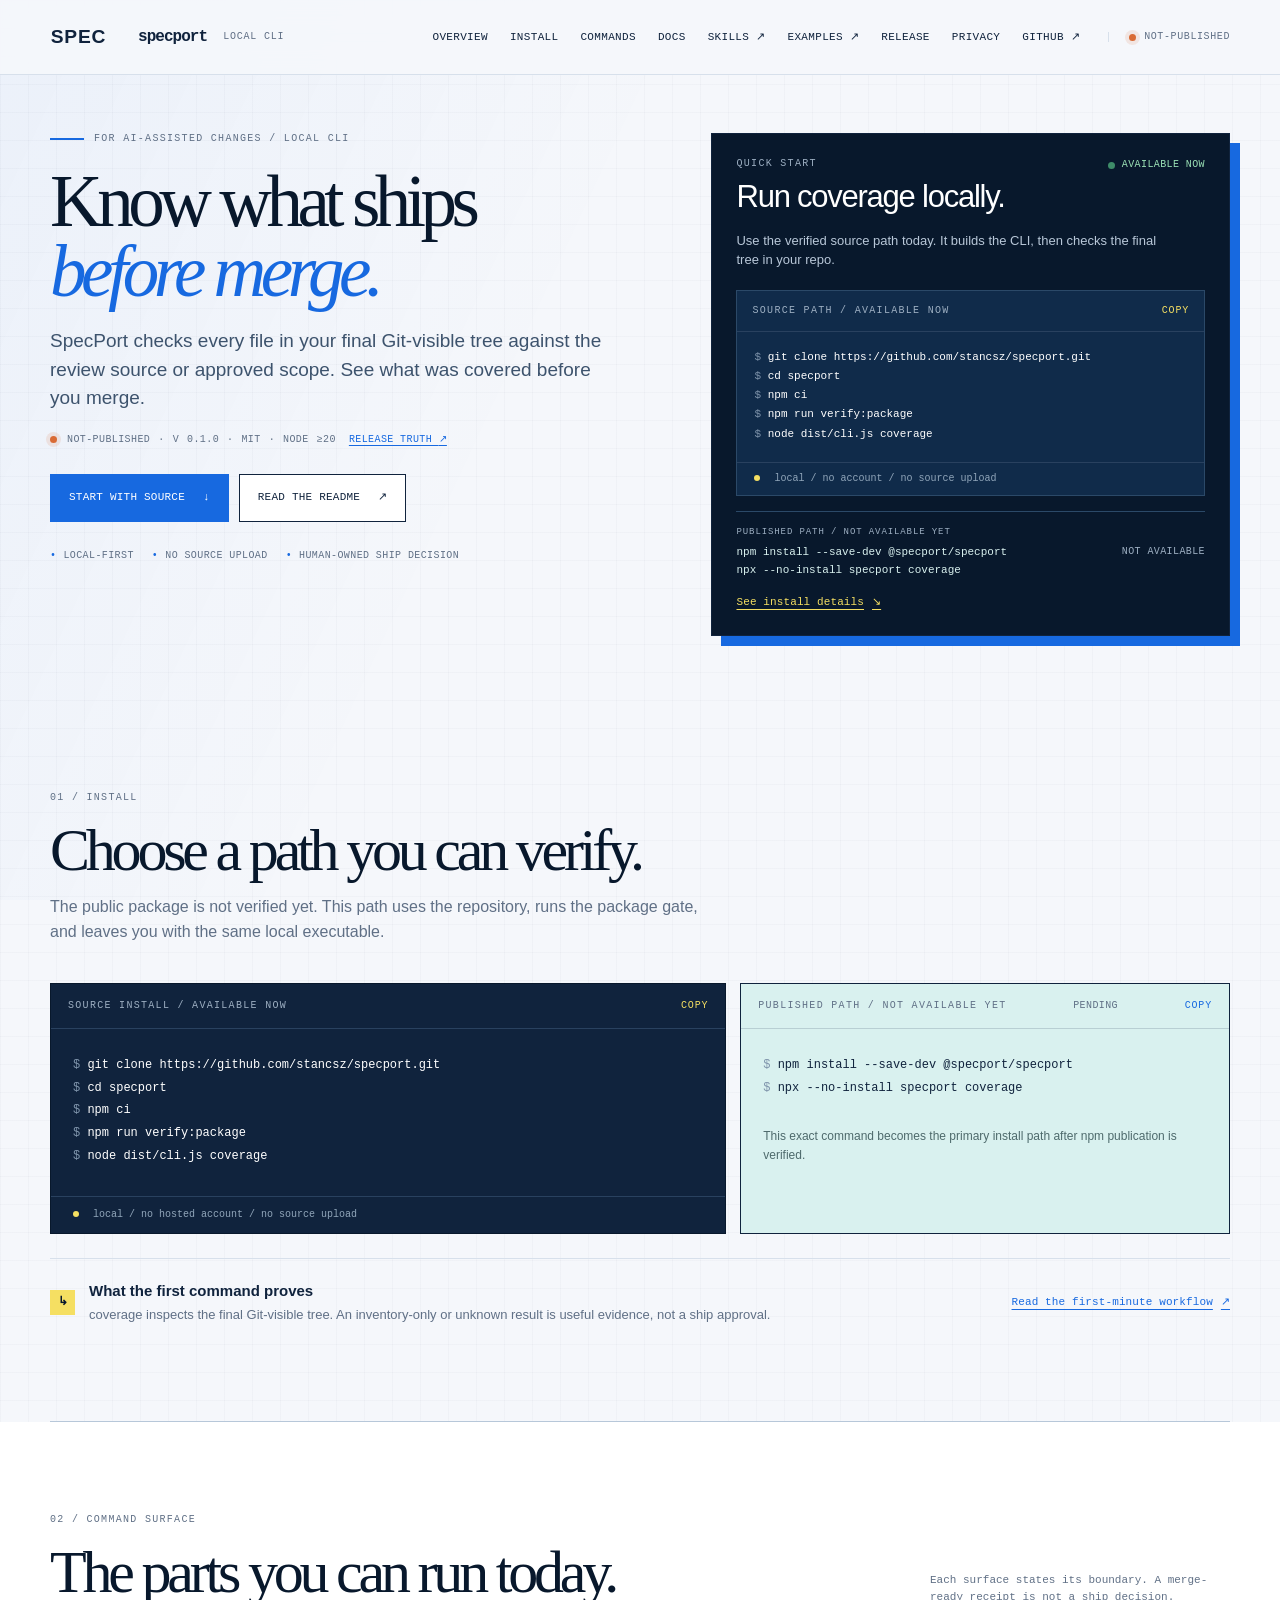
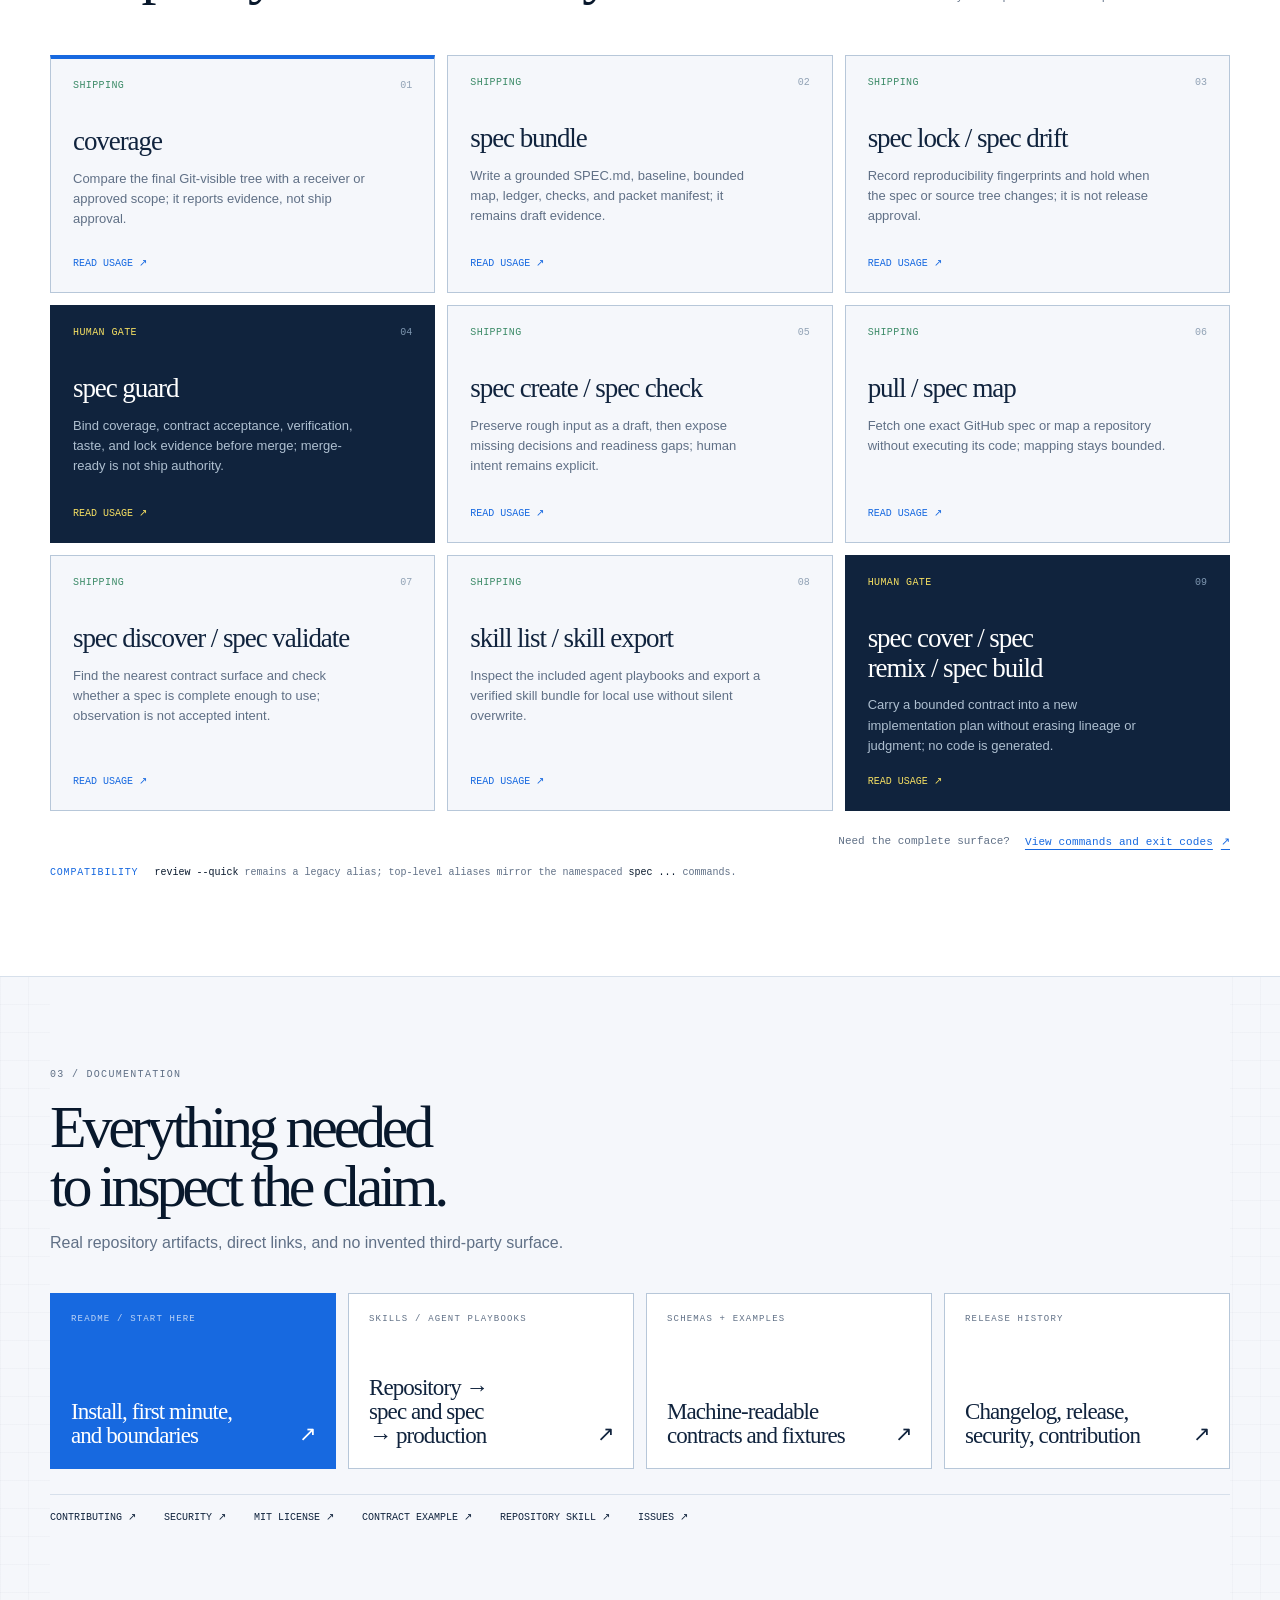
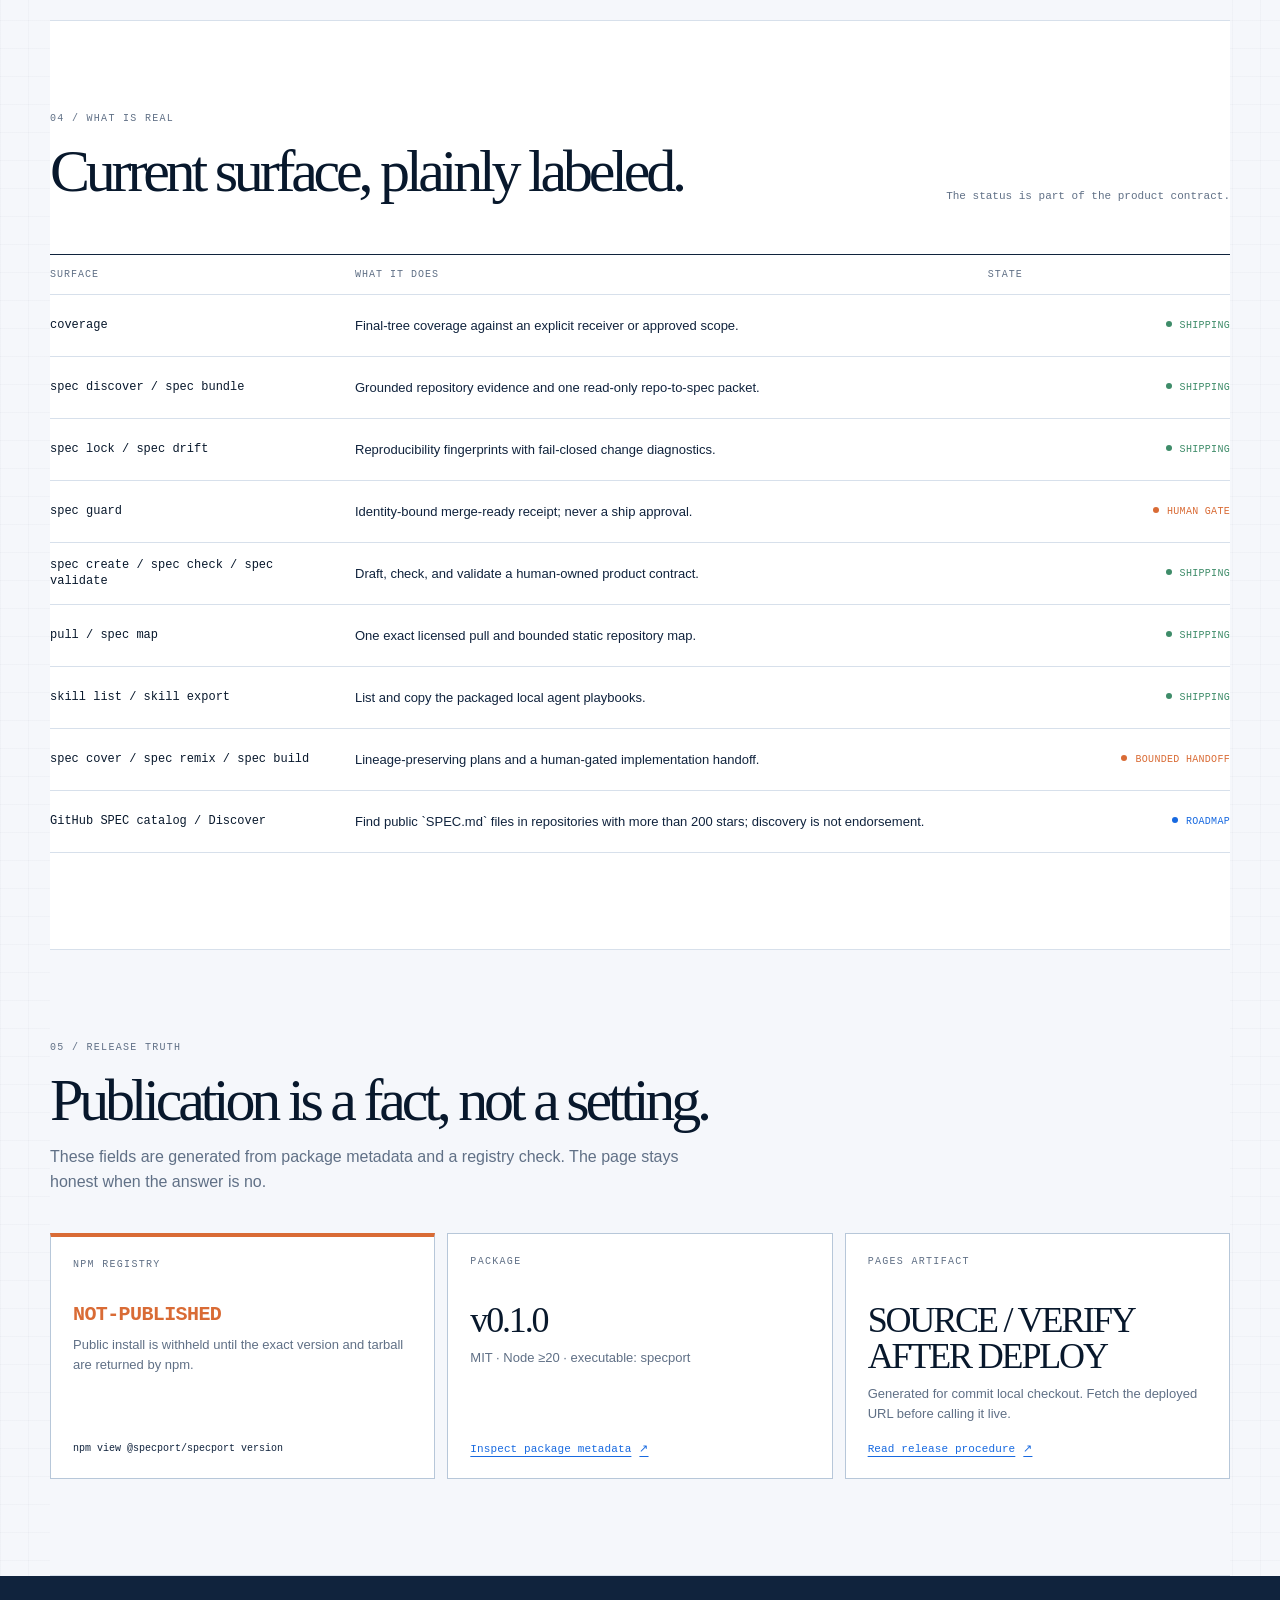
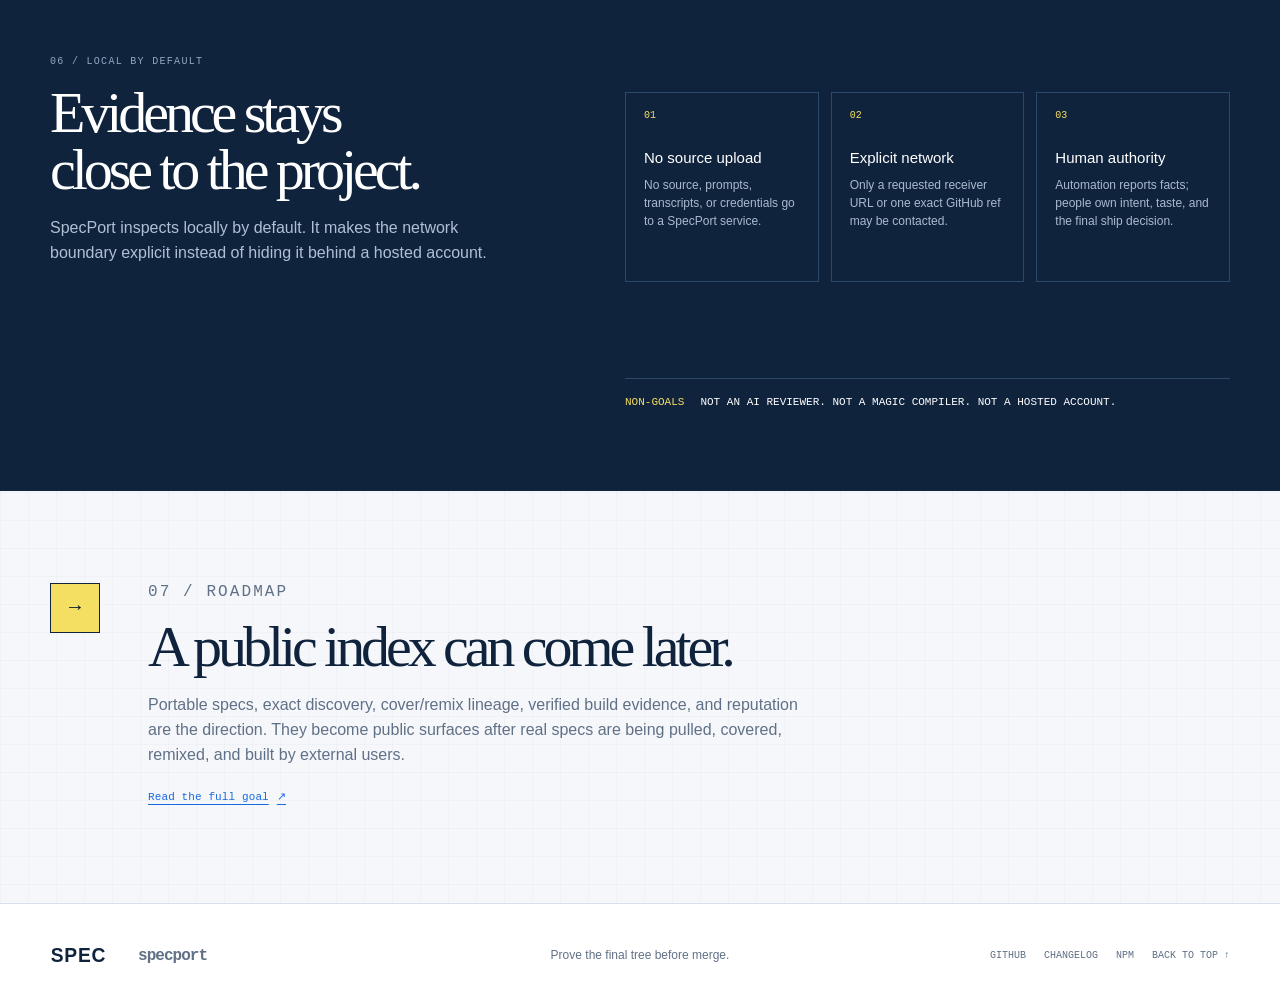
==== commit ce3914e7: "Clarify homepage hero and quick start" ====
--- a/index.html
+++ b/index.html
@@ -5,13 +5,13 @@
     <meta name="viewport" content="width=device-width, initial-scale=1" />
     <meta
       name="description"
-      content="SpecPort is a local deterministic CLI that proves the final Git-visible tree before merge."
+      content="SpecPort is a local CLI that checks the final Git-visible tree against what was reviewed before merge."
     />
     <meta name="theme-color" content="#f5f7fb" />
     <meta property="og:title" content="SpecPort — prove the final tree before merge" />
     <meta
       property="og:description"
-      content="A local deterministic CLI for final-tree review coverage, grounded specs, and human-owned release evidence."
+      content="A local CLI for checking AI-assisted changes against a review source or approved scope before merge."
     />
     <meta property="og:type" content="website" />
     <meta property="og:image" content="https://specport.github.io/og-image.svg" />
@@ -27,7 +27,7 @@
         <a class="brand" href="#overview" aria-label="SpecPort home">
           <img class="brand-logo" src="./logo.svg" alt="" width="78" height="23" />
           <span class="brand-name">specport</span>
-          <span class="brand-context">LOCAL CLI / SPEC LIFECYCLE</span>
+          <span class="brand-context">LOCAL CLI</span>
         </a>
 
         <nav class="primary-nav" aria-label="Primary navigation">
@@ -43,79 +43,81 @@
         </nav>
 
         <div class="header-status" aria-label="Package publication status">
-          <span class="status-dot status-dot-warning" aria-hidden="true"></span>
+          <span class="status-dot status-dot-release status-dot-warning" aria-hidden="true"></span>
           <span data-release-status>NOT-PUBLISHED</span>
         </div>
       </div>
     </header>
 
     <main id="main-content">
-      <div class="release-banner" role="status">
-        <div class="release-banner-inner">
-          <span class="release-banner-label">RELEASE CANDIDATE</span>
-          <span>v<span data-release-version>pending</span> · <span data-release-license>MIT</span> · Node <span data-release-engine>≥20</span></span>
-          <span class="release-divider" aria-hidden="true"></span>
-          <span data-publication-message>npm publication is checked, not assumed</span>
-          <span class="release-divider" aria-hidden="true"></span>
-          <span class="release-banner-pages">Pages <span data-pages-status>SOURCE / VERIFY AFTER DEPLOY</span></span>
-        </div>
-        <a href="#release">View release truth <span aria-hidden="true">→</span></a>
-      </div>
-
       <section class="hero section-shell" id="overview">
         <div class="hero-copy">
-          <p class="eyebrow"><span class="eyebrow-rule" aria-hidden="true"></span> FINAL-TREE REVIEW COVERAGE</p>
-          <h1>Prove the final tree <em>before merge.</em></h1>
+          <p class="eyebrow"><span class="eyebrow-rule" aria-hidden="true"></span> FOR AI-ASSISTED CHANGES / LOCAL CLI</p>
+          <h1>Know what ships <em>before merge.</em></h1>
           <p class="hero-lede">
-            SpecPort is a local deterministic CLI that proves your final
-            Git-visible tree matches a review source or approved scope before
-            someone ships it.
+            SpecPort checks every file in your final Git-visible tree against
+            the review source or approved scope. See what was covered before
+            you merge.
+          </p>
+          <p class="hero-status" aria-label="Current package status">
+            <span class="status-dot status-dot-release status-dot-warning" aria-hidden="true"></span>
+            <span data-release-status>NOT-PUBLISHED</span>
+            <span aria-hidden="true">·</span>
+            v<span data-release-version>pending</span>
+            <span aria-hidden="true">·</span>
+            <span data-release-license>MIT</span>
+            <span aria-hidden="true">·</span>
+            Node <span data-release-engine>≥20</span>
+            <a href="#release">release truth <span aria-hidden="true">↗</span></a>
           </p>
           <div class="hero-actions">
-            <a class="button button-primary" href="#install">Install from source <span aria-hidden="true">↓</span></a>
-            <a class="button button-secondary" href="#commands">See the commands <span aria-hidden="true">→</span></a>
+            <a class="button button-primary" href="#install">Start with source <span aria-hidden="true">↓</span></a>
+            <a class="button button-secondary" href="https://github.com/stancsz/specport#readme">Read the README <span aria-hidden="true">↗</span></a>
           </div>
           <div class="hero-facts" aria-label="Product facts">
             <span>LOCAL-FIRST</span>
-            <span>MODEL-NEUTRAL</span>
+            <span>NO SOURCE UPLOAD</span>
             <span>HUMAN-OWNED SHIP DECISION</span>
           </div>
         </div>
 
-        <aside class="package-card" aria-labelledby="package-title">
-          <div class="card-topline">
-            <span>PACKAGE IDENTITY</span>
-            <span class="status-label status-label-warning"><span class="status-dot" aria-hidden="true"></span><span data-release-status>NOT-PUBLISHED</span></span>
-          </div>
-          <h2 id="package-title"><span class="package-scope" data-release-package-scope>@specport/</span><span data-release-package>specport</span></h2>
-          <p class="package-summary">Deterministic final-tree review coverage and contract scaffolding for AI-assisted code changes.</p>
-          <div class="package-facts">
-            <div><span>VERSION</span><strong>v<span data-release-version>pending</span></strong></div>
-            <div><span>LICENSE</span><strong data-release-license>MIT</strong></div>
-            <div><span>RUNTIME</span><strong>Node <span data-release-engine>≥20</span></strong></div>
-            <div><span>BIN</span><strong data-release-bin>specport</strong></div>
-          </div>
-          <div class="package-note">
-            <span class="note-mark" aria-hidden="true">!</span>
-            <p data-package-note>Public npm install stays withheld until the registry and tarball are verified. Use the source path below today.</p>
-          </div>
-          <a class="text-link" href="#release">Inspect the release receipt <span aria-hidden="true">↗</span></a>
+        <aside class="hero-quickstart" aria-labelledby="quickstart-title">
+          <div class="quickstart-topline">
+            <div>
+              <p class="quickstart-kicker">QUICK START</p>
+              <h2 id="quickstart-title">Run coverage locally.</h2>
+            </div>
+            <span class="status-label status-label-live"><span class="status-dot" aria-hidden="true"></span>AVAILABLE NOW</span>
+          </div>
+          <p class="quickstart-copy">Use the verified source path today. It builds the CLI, then checks the final tree in your repo.</p>
+          <div class="quickstart-code">
+            <div class="code-card-head">
+              <span data-hero-source-label>SOURCE PATH / AVAILABLE NOW</span>
+              <button class="copy-button" type="button" data-copy="git clone https://github.com/stancsz/specport.git&#10;cd specport&#10;npm ci&#10;npm run verify:package&#10;node dist/cli.js coverage">copy</button>
+            </div>
+            <pre><code><span class="code-muted">$</span> git clone https://github.com/stancsz/specport.git
+<span class="code-muted">$</span> cd specport
+<span class="code-muted">$</span> npm ci
+<span class="code-muted">$</span> npm run verify:package
+<span class="code-muted">$</span> node dist/cli.js coverage</code></pre>
+            <div class="code-card-foot"><span class="live-marker" aria-hidden="true"></span> local / no account / no source upload</div>
+          </div>
+          <div class="published-preview" data-hero-published-preview>
+            <div>
+              <span class="published-preview-label" data-hero-published-label>PUBLISHED PATH / NOT AVAILABLE YET</span>
+              <code>npm install --save-dev @specport/specport</code>
+              <code>npx --no-install specport coverage</code>
+            </div>
+            <span class="status-label status-label-muted" data-hero-published-status>NOT AVAILABLE</span>
+          </div>
+          <a class="text-link" href="#install">See install details <span aria-hidden="true">↘</span></a>
         </aside>
       </section>
-
-      <nav class="action-rail" aria-label="SpecPort quick actions">
-        <div class="action-rail-inner">
-          <a href="#install"><span class="rail-index">01</span><strong>Install source</strong><small>verified path today</small></a>
-          <a href="#commands"><span class="rail-index">02</span><strong>Run coverage</strong><small>the first useful job</small></a>
-          <a href="https://github.com/stancsz/specport/blob/main/examples/product-contract.json"><span class="rail-index">03</span><strong>Read the contract <span aria-hidden="true">↗</span></strong><small>machine-readable example</small></a>
-          <a href="#release"><span class="rail-index">04</span><strong>Check release</strong><small>status, version, evidence</small></a>
-        </div>
-      </nav>
 
       <section class="section-shell section-block install-block" id="install">
         <div class="section-heading">
-          <p class="section-kicker">01 / QUICK START</p>
-          <h2>Start with the source you can verify.</h2>
+          <p class="section-kicker">01 / INSTALL</p>
+          <h2>Choose a path you can verify.</h2>
           <p data-install-summary>
             The public package is not verified yet. This path uses the repository,
             runs the package gate, and leaves you with the same local executable.
--- a/styles.css
+++ b/styles.css
@@ -233,12 +233,12 @@
 
 .hero {
   display: grid;
-  grid-template-columns: minmax(0, 1.2fr) minmax(360px, 0.8fr);
-  gap: clamp(48px, 8vw, 112px);
-  align-items: center;
-  min-height: 580px;
-  padding-top: 76px;
-  padding-bottom: 84px;
+  grid-template-columns: minmax(0, 1.06fr) minmax(390px, 0.94fr);
+  gap: clamp(42px, 6vw, 88px);
+  align-items: start;
+  min-height: auto;
+  padding-top: 58px;
+  padding-bottom: 64px;
 }
 
 .eyebrow,
@@ -280,10 +280,10 @@
 }
 
 h1 {
-  max-width: 720px;
-  margin: 25px 0 24px;
+  max-width: 650px;
+  margin: 22px 0 20px;
   color: var(--ink-deep);
-  font: 400 clamp(50px, 7vw, 86px)/0.93 var(--display);
+  font: 400 clamp(47px, 5.7vw, 76px)/0.96 var(--display);
   letter-spacing: -0.075em;
 }
 
@@ -293,11 +293,38 @@
 }
 
 .hero-lede {
-  max-width: 620px;
-  margin-bottom: 30px;
+  max-width: 570px;
+  margin-bottom: 20px;
   color: #3d536d;
-  font-size: clamp(17px, 2vw, 20px);
-  line-height: 1.55;
+  font-size: clamp(17px, 1.8vw, 19px);
+  line-height: 1.5;
+}
+
+.hero-status {
+  display: flex;
+  flex-wrap: wrap;
+  align-items: center;
+  gap: 8px;
+  margin: 0 0 27px;
+  color: var(--muted);
+  font: 10px/1.4 var(--mono);
+  letter-spacing: 0.04em;
+  text-transform: uppercase;
+}
+
+.hero-status .status-dot {
+  margin-right: 2px;
+}
+
+.hero-status a {
+  margin-left: 5px;
+  color: var(--blue);
+  text-decoration: underline;
+  text-underline-offset: 3px;
+}
+
+.hero-status a:hover {
+  color: var(--blue-deep);
 }
 
 .hero-actions {
@@ -359,6 +386,131 @@
   color: var(--blue);
 }
 
+.hero-quickstart {
+  padding: 24px;
+  color: var(--surface);
+  background: var(--ink-deep);
+  border: 1px solid var(--ink);
+  box-shadow: 10px 10px 0 var(--blue);
+}
+
+.quickstart-topline {
+  display: flex;
+  align-items: flex-start;
+  justify-content: space-between;
+  gap: 20px;
+}
+
+.quickstart-kicker {
+  margin: 0 0 11px;
+  color: #9dafc2;
+  font: 10px/1.2 var(--mono);
+  letter-spacing: 0.13em;
+}
+
+.hero-quickstart h2 {
+  margin: 0;
+  color: var(--surface);
+  font: 500 clamp(24px, 3vw, 31px)/1.05 var(--ui);
+  letter-spacing: -0.04em;
+}
+
+.hero-quickstart .status-label-live {
+  flex: 0 0 auto;
+  margin-top: 2px;
+  color: #9be2b6;
+}
+
+.quickstart-copy {
+  max-width: 430px;
+  margin: 17px 0 20px;
+  color: #b8c7d8;
+  font-size: 13px;
+  line-height: 1.5;
+}
+
+.quickstart-code {
+  overflow: hidden;
+  background: #102b4a;
+  border: 1px solid #2b4968;
+}
+
+.quickstart-code .code-card-head {
+  min-height: 41px;
+  padding-inline: 15px;
+}
+
+.quickstart-code pre {
+  padding: 16px 17px 18px;
+  font-size: 11px;
+  line-height: 1.75;
+}
+
+.quickstart-code .code-card-foot {
+  padding: 10px 17px;
+}
+
+.published-preview {
+  display: flex;
+  align-items: center;
+  justify-content: space-between;
+  gap: 16px;
+  margin-top: 15px;
+  padding-top: 15px;
+  border-top: 1px solid #2b4968;
+}
+
+.published-preview-label {
+  display: block;
+  color: #9dafc2;
+  font: 9px/1.2 var(--mono);
+  letter-spacing: 0.1em;
+}
+
+.published-preview code {
+  display: block;
+  margin-top: 7px;
+  color: #d9f1ef;
+  font: 11px/1.3 var(--mono);
+}
+
+.published-preview code + code {
+  margin-top: 4px;
+}
+
+.published-preview.is-published {
+  padding: 13px 12px 0;
+  border-top-color: #3e8c69;
+}
+
+.hero-quickstart.is-published .published-preview {
+  padding: 13px 12px;
+  background: #e3f5e9;
+  border-top: 0;
+}
+
+.hero-quickstart.is-published .published-preview-label,
+.hero-quickstart.is-published .status-label-published {
+  color: var(--green);
+}
+
+.hero-quickstart.is-published .published-preview code {
+  color: var(--ink);
+}
+
+.hero-quickstart .status-label-muted {
+  color: #9dafc2;
+}
+
+.hero-quickstart > .text-link {
+  margin-top: 18px;
+  color: var(--yellow);
+}
+
+.hero-quickstart > .text-link:hover {
+  color: var(--surface);
+}
+
 .package-card {
   position: relative;
   padding: 25px;
@@ -1201,7 +1353,7 @@
   }
 
   .hero {
-    gap: 48px;
+    gap: 42px;
   }
 
   .docs-grid {
@@ -1228,8 +1380,8 @@
   .header-shell {
     display: grid;
     grid-template-columns: 1fr auto;
-    gap: 15px;
-    padding: 15px 0;
+    gap: 0 15px;
+    padding: 13px 0 0;
   }
 
   .header-status {
@@ -1242,20 +1394,26 @@
   .primary-nav {
     grid-column: 1 / -1;
     grid-row: 2;
-    display: grid;
-    grid-template-columns: repeat(2, 1fr);
-    gap: 0;
+    display: flex;
+    gap: 20px;
+    justify-content: flex-start;
+    margin-top: 12px;
+    padding: 12px 0 13px;
+    overflow-x: auto;
     border-top: 1px solid var(--line);
     font-size: 10px;
+    scrollbar-width: thin;
   }
 
   .primary-nav a {
-    padding: 13px 0;
-    border-bottom: 1px solid var(--line);
+    flex: 0 0 auto;
+    padding: 0;
+    border-bottom: 0;
+    white-space: nowrap;
   }
 
   .primary-nav a:nth-child(odd) {
-    margin-right: 14px;
+    margin-right: 0;
   }
 
   .release-banner {
@@ -1276,21 +1434,21 @@
   .hero {
     grid-template-columns: 1fr;
     min-height: auto;
-    gap: 44px;
-    padding-top: 58px;
-    padding-bottom: 65px;
+    gap: 38px;
+    padding-top: 42px;
+    padding-bottom: 52px;
   }
 
   h1 {
     max-width: 600px;
-    font-size: clamp(50px, 15vw, 76px);
+    font-size: clamp(44px, 14vw, 70px);
   }
 
   .hero-lede {
     font-size: 17px;
   }
 
-  .package-card {
+  .hero-quickstart {
     box-shadow: 7px 7px 0 var(--blue);
   }
 
@@ -1422,6 +1580,20 @@
     flex-direction: column;
   }
 
+  .hero-quickstart {
+    padding: 19px;
+  }
+
+  .quickstart-topline,
+  .published-preview {
+    align-items: flex-start;
+    flex-direction: column;
+  }
+
+  .quickstart-topline .status-label {
+    margin-top: 0;
+  }
+
   .button {
     justify-content: space-between;
   }
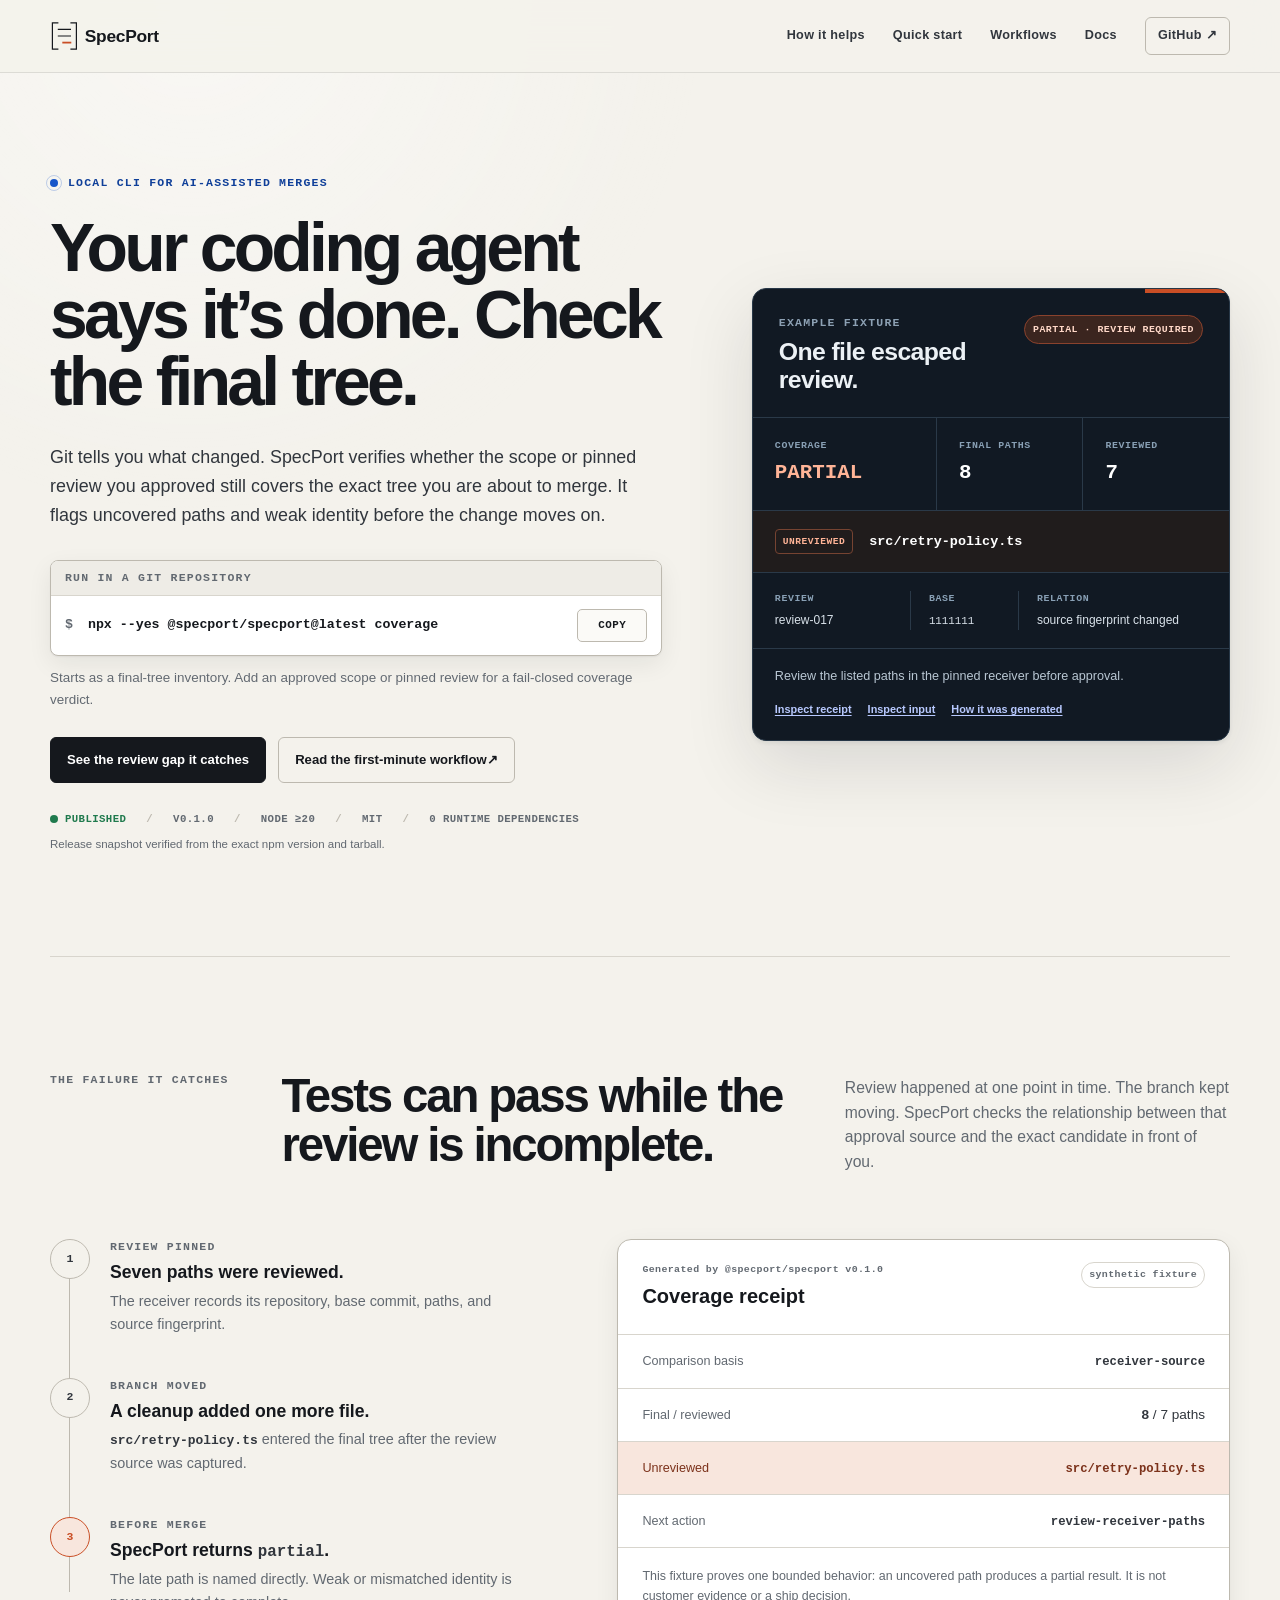
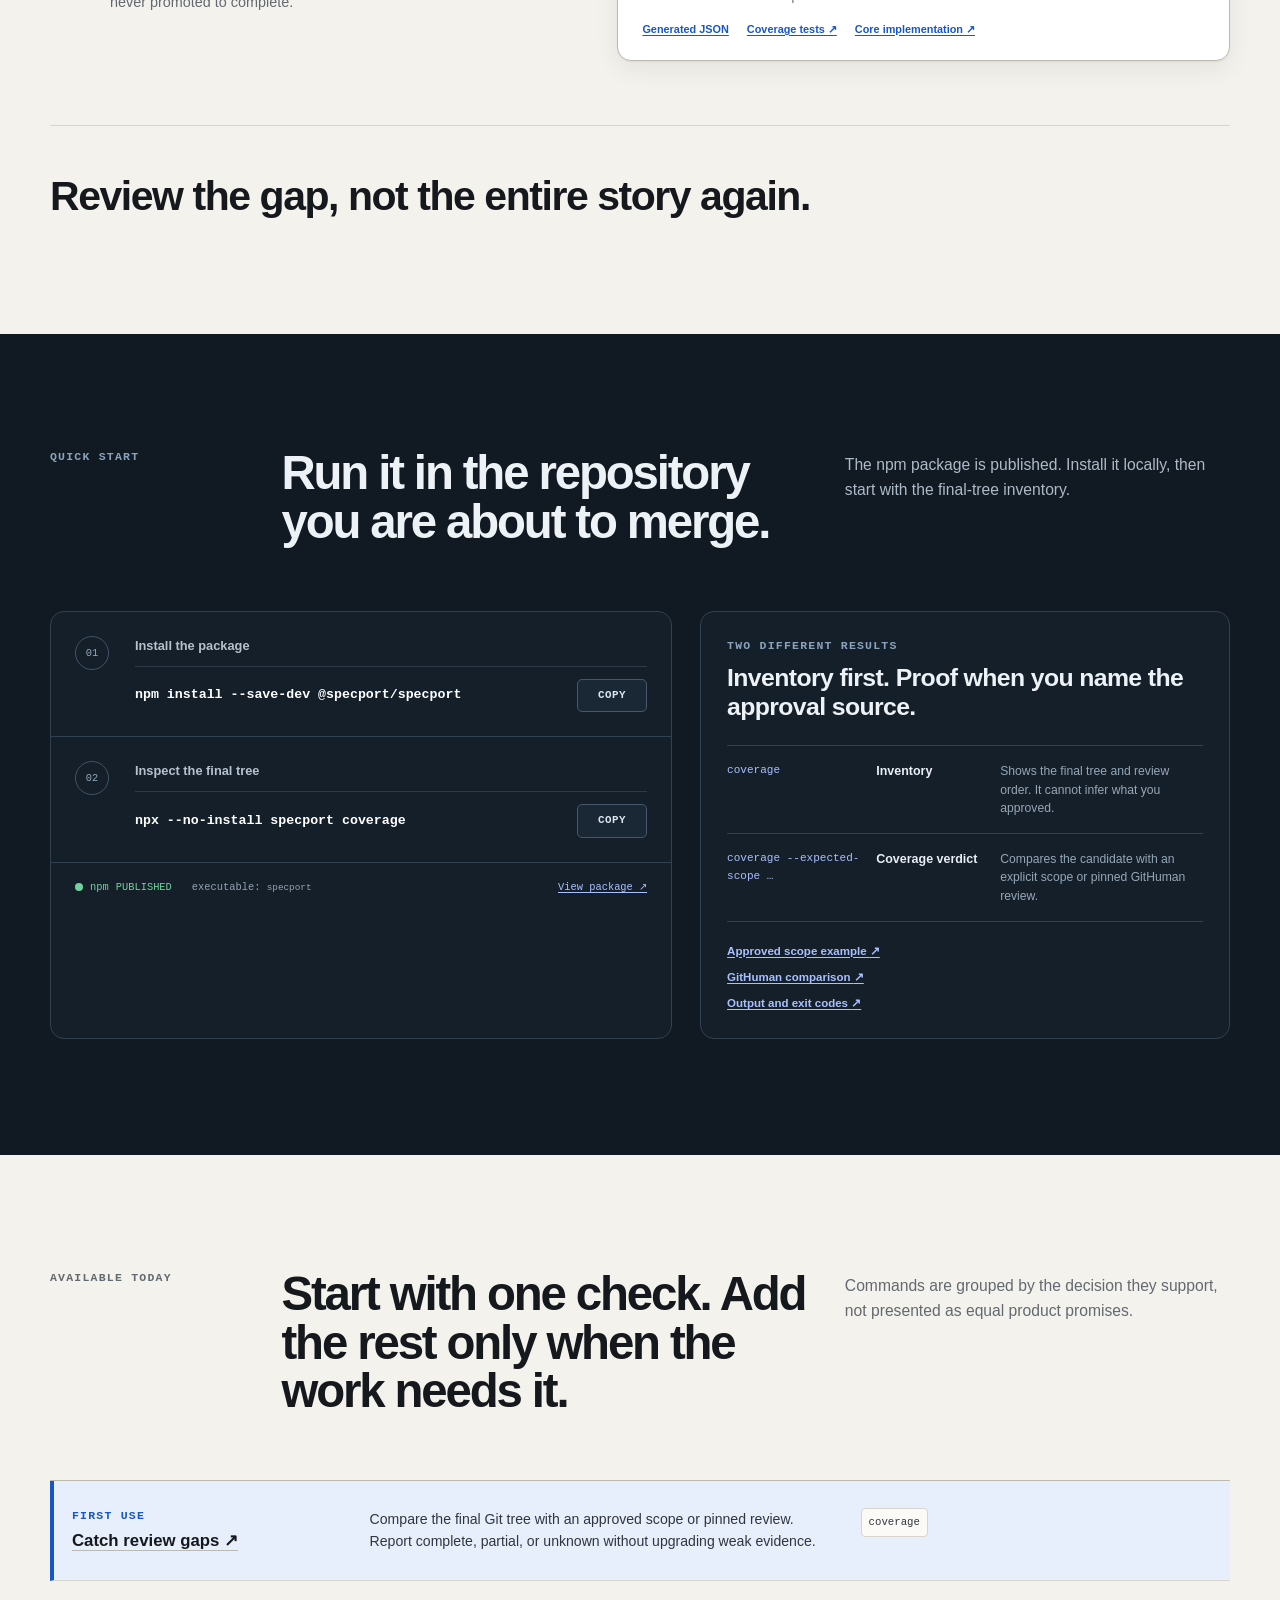
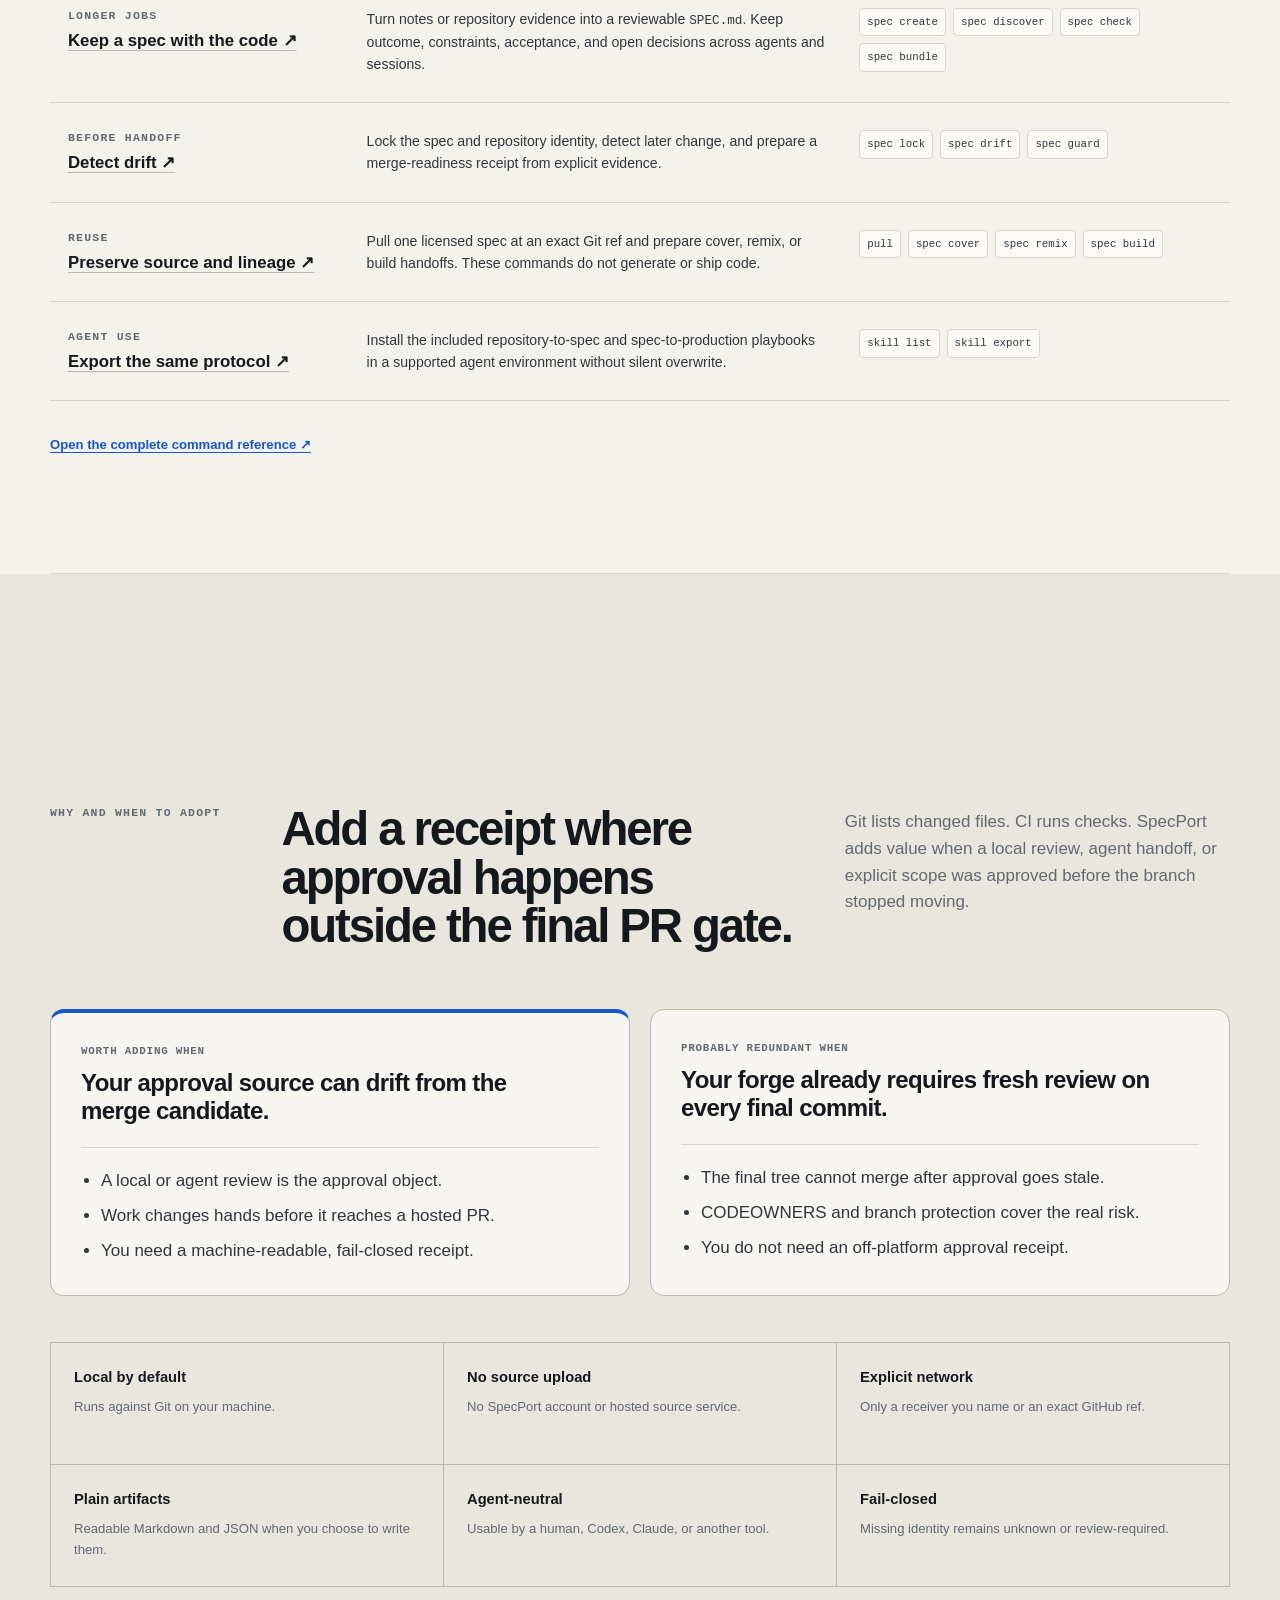
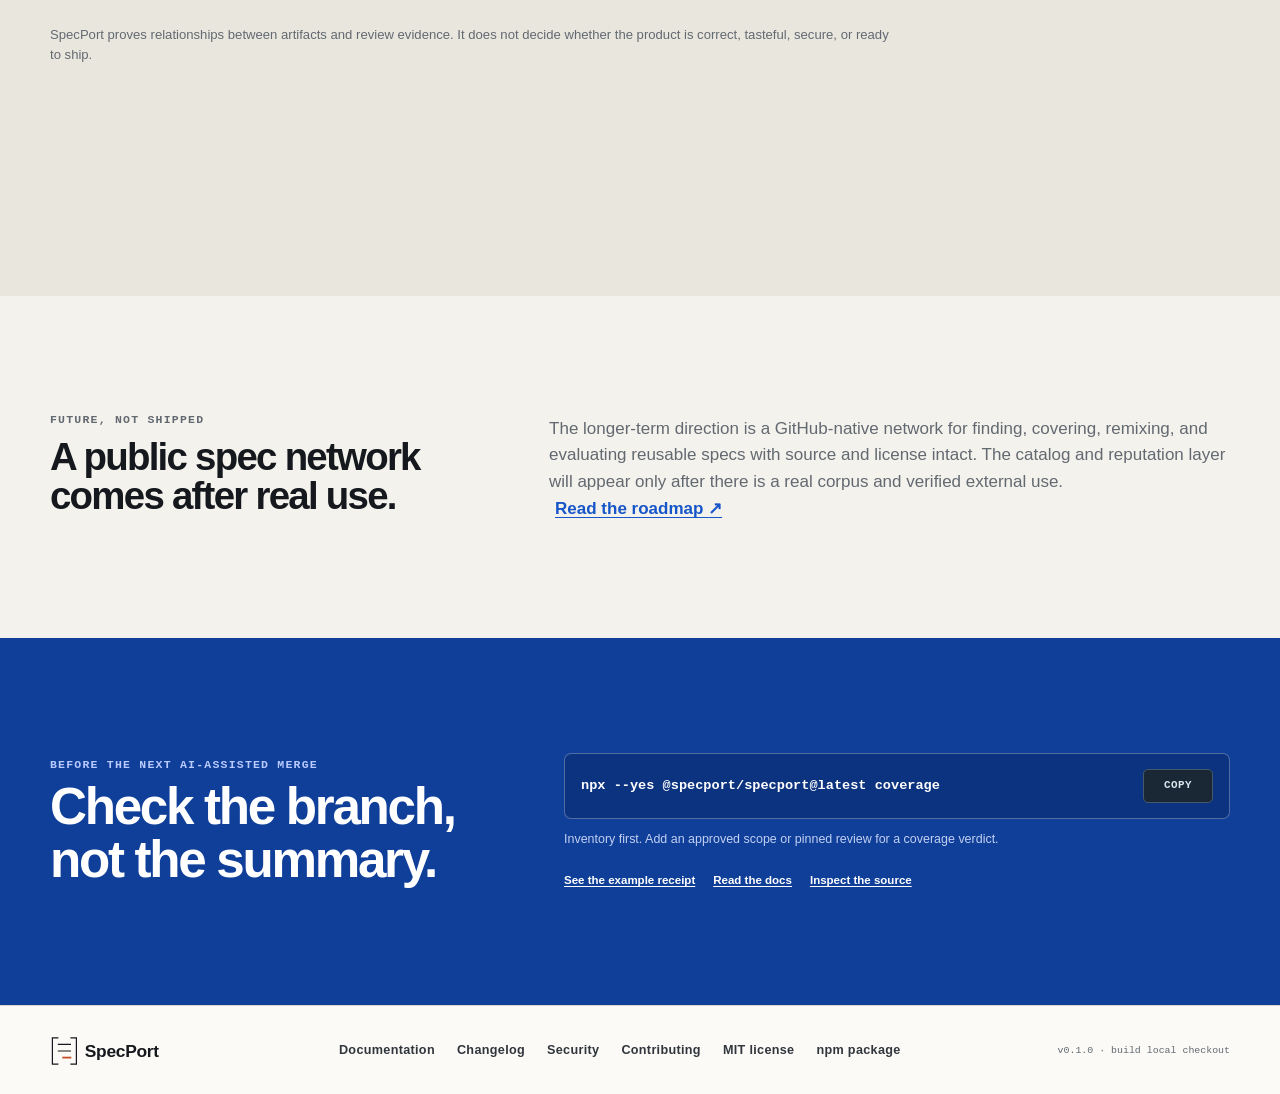
==== commit 54679314: "Refactor Pages site around coverage review" ====
--- a/index.html
+++ b/index.html
@@ -5,17 +5,19 @@
     <meta name="viewport" content="width=device-width, initial-scale=1" />
     <meta
       name="description"
-      content="SpecPort is a local CLI that checks the final Git-visible tree against what was reviewed before merge."
+      content="A local CLI that compares your final Git tree with the scope or review you approved, flags uncovered files, and leaves a verifiable handoff receipt."
     />
-    <meta name="theme-color" content="#f5f7fb" />
-    <meta property="og:title" content="SpecPort — prove the final tree before merge" />
+    <meta name="theme-color" content="#f4f2ec" />
+    <meta property="og:title" content="SpecPort — catch AI review gaps before merge" />
     <meta
       property="og:description"
-      content="A local CLI for checking AI-assisted changes against a review source or approved scope before merge."
+      content="Check whether the final tree still matches the scope or pinned review you approved."
     />
     <meta property="og:type" content="website" />
+    <meta property="og:url" content="https://specport.github.io/" />
     <meta property="og:image" content="https://specport.github.io/og-image.svg" />
-    <title>SpecPort — prove the final tree before merge</title>
+    <meta name="twitter:card" content="summary_large_image" />
+    <title>SpecPort — catch AI review gaps before merge</title>
     <link rel="icon" href="./favicon.svg" type="image/svg+xml" />
     <link rel="stylesheet" href="./styles.css" />
   </head>
@@ -25,329 +27,469 @@
     <header class="site-header">
       <div class="header-shell">
         <a class="brand" href="#overview" aria-label="SpecPort home">
-          <img class="brand-logo" src="./logo.svg" alt="" width="78" height="23" />
-          <span class="brand-name">specport</span>
-          <span class="brand-context">LOCAL CLI</span>
+          <img src="./logo.svg" alt="SpecPort" width="132" height="34" />
         </a>
-
         <nav class="primary-nav" aria-label="Primary navigation">
-          <a href="#overview">Overview</a>
-          <a href="#install">Install</a>
-          <a href="#commands">Commands</a>
-          <a href="#docs">Docs</a>
-          <a href="https://github.com/stancsz/specport/tree/main/skills">Skills <span aria-hidden="true">↗</span></a>
-          <a href="https://github.com/stancsz/specport/tree/main/examples">Examples <span aria-hidden="true">↗</span></a>
-          <a href="#release">Release</a>
-          <a href="#privacy">Privacy</a>
-          <a href="https://github.com/stancsz/specport">GitHub <span aria-hidden="true">↗</span></a>
+          <a href="#proof">How it helps</a>
+          <a href="#quick-start">Quick start</a>
+          <a href="#workflows">Workflows</a>
+          <a href="https://github.com/specport/specport#readme">Docs</a>
+          <a class="nav-source" href="https://github.com/specport/specport">
+            GitHub <span aria-hidden="true">↗</span>
+          </a>
         </nav>
-
-        <div class="header-status" aria-label="Package publication status">
-          <span class="status-dot status-dot-release status-dot-warning" aria-hidden="true"></span>
-          <span data-release-status>NOT-PUBLISHED</span>
-        </div>
       </div>
     </header>
 
     <main id="main-content">
-      <section class="hero section-shell" id="overview">
+      <section class="hero page-shell" id="overview" aria-labelledby="hero-title">
         <div class="hero-copy">
-          <p class="eyebrow"><span class="eyebrow-rule" aria-hidden="true"></span> FOR AI-ASSISTED CHANGES / LOCAL CLI</p>
-          <h1>Know what ships <em>before merge.</em></h1>
+          <p class="product-label">
+            <span class="signal-dot" aria-hidden="true"></span>
+            Local CLI for AI-assisted merges
+          </p>
+          <h1 id="hero-title">Your coding agent says it’s done. Check the final tree.</h1>
           <p class="hero-lede">
-            SpecPort checks every file in your final Git-visible tree against
-            the review source or approved scope. See what was covered before
-            you merge.
-          </p>
-          <p class="hero-status" aria-label="Current package status">
-            <span class="status-dot status-dot-release status-dot-warning" aria-hidden="true"></span>
-            <span data-release-status>NOT-PUBLISHED</span>
-            <span aria-hidden="true">·</span>
-            v<span data-release-version>pending</span>
-            <span aria-hidden="true">·</span>
-            <span data-release-license>MIT</span>
-            <span aria-hidden="true">·</span>
-            Node <span data-release-engine>≥20</span>
-            <a href="#release">release truth <span aria-hidden="true">↗</span></a>
-          </p>
+            Git tells you what changed. SpecPort verifies whether the scope or pinned review
+            you approved still covers the exact tree you are about to merge. It flags
+            uncovered paths and weak identity before the change moves on.
+          </p>
+
+          <div class="command-box command-box-hero" aria-label="Run SpecPort without installing it">
+            <div class="command-context">Run in a Git repository</div>
+            <div class="command-line">
+              <code><span aria-hidden="true">$</span> npx --yes @specport/specport@latest coverage</code>
+              <button
+                class="copy-button"
+                type="button"
+                data-copy="npx --yes @specport/specport@latest coverage"
+                aria-label="Copy the SpecPort coverage command"
+              >
+                <span data-copy-label aria-live="polite">Copy</span>
+              </button>
+            </div>
+          </div>
+          <p class="command-qualifier">
+            Starts as a final-tree inventory. Add an approved scope or pinned review for a
+            fail-closed coverage verdict.
+          </p>
+
           <div class="hero-actions">
-            <a class="button button-primary" href="#install">Start with source <span aria-hidden="true">↓</span></a>
-            <a class="button button-secondary" href="https://github.com/stancsz/specport#readme">Read the README <span aria-hidden="true">↗</span></a>
-          </div>
-          <div class="hero-facts" aria-label="Product facts">
-            <span>LOCAL-FIRST</span>
-            <span>NO SOURCE UPLOAD</span>
-            <span>HUMAN-OWNED SHIP DECISION</span>
-          </div>
-        </div>
-
-        <aside class="hero-quickstart" aria-labelledby="quickstart-title">
-          <div class="quickstart-topline">
-            <div>
-              <p class="quickstart-kicker">QUICK START</p>
-              <h2 id="quickstart-title">Run coverage locally.</h2>
-            </div>
-            <span class="status-label status-label-live"><span class="status-dot" aria-hidden="true"></span>AVAILABLE NOW</span>
-          </div>
-          <p class="quickstart-copy">Use the verified source path today. It builds the CLI, then checks the final tree in your repo.</p>
-          <div class="quickstart-code">
-            <div class="code-card-head">
-              <span data-hero-source-label>SOURCE PATH / AVAILABLE NOW</span>
-              <button class="copy-button" type="button" data-copy="git clone https://github.com/stancsz/specport.git&#10;cd specport&#10;npm ci&#10;npm run verify:package&#10;node dist/cli.js coverage">copy</button>
-            </div>
-            <pre><code><span class="code-muted">$</span> git clone https://github.com/stancsz/specport.git
-<span class="code-muted">$</span> cd specport
-<span class="code-muted">$</span> npm ci
-<span class="code-muted">$</span> npm run verify:package
-<span class="code-muted">$</span> node dist/cli.js coverage</code></pre>
-            <div class="code-card-foot"><span class="live-marker" aria-hidden="true"></span> local / no account / no source upload</div>
-          </div>
-          <div class="published-preview" data-hero-published-preview>
-            <div>
-              <span class="published-preview-label" data-hero-published-label>PUBLISHED PATH / NOT AVAILABLE YET</span>
-              <code>npm install --save-dev @specport/specport</code>
-              <code>npx --no-install specport coverage</code>
-            </div>
-            <span class="status-label status-label-muted" data-hero-published-status>NOT AVAILABLE</span>
-          </div>
-          <a class="text-link" href="#install">See install details <span aria-hidden="true">↘</span></a>
+            <a class="button button-primary" href="#proof">See the review gap it catches</a>
+            <a class="button button-secondary" href="https://github.com/specport/specport#the-first-minute-workflow">
+              Read the first-minute workflow <span aria-hidden="true">↗</span>
+            </a>
+          </div>
+
+          <ul class="release-line" aria-label="Current package facts">
+            <li>
+              <span class="release-state release-state-published" data-release-state>
+                <span class="release-dot" aria-hidden="true"></span>
+                <span data-release-status>PUBLISHED</span>
+              </span>
+            </li>
+            <li>v<span data-release-version>0.1.0</span></li>
+            <li>Node <span data-release-engine>≥20</span></li>
+            <li><span data-release-license>MIT</span></li>
+            <li>0 runtime dependencies</li>
+          </ul>
+          <p class="release-note" data-release-note>
+            Release snapshot verified from package metadata and npm.
+          </p>
+        </div>
+
+        <aside class="receipt-card" aria-labelledby="receipt-preview-title">
+          <div class="receipt-card-head">
+            <div>
+              <p class="receipt-kicker">Example fixture</p>
+              <h2 id="receipt-preview-title">One file escaped review.</h2>
+            </div>
+            <span class="verdict-badge">Partial · review required</span>
+          </div>
+
+          <div class="receipt-summary">
+            <div>
+              <span>Coverage</span>
+              <strong data-proof-status>partial</strong>
+            </div>
+            <div>
+              <span>Final paths</span>
+              <strong data-proof-final>8</strong>
+            </div>
+            <div>
+              <span>Reviewed</span>
+              <strong data-proof-reviewed>7</strong>
+            </div>
+          </div>
+
+          <div class="receipt-file">
+            <span class="file-state">unreviewed</span>
+            <code data-proof-path>src/retry-policy.ts</code>
+          </div>
+
+          <dl class="receipt-identity">
+            <div>
+              <dt>Review</dt>
+              <dd>review-017</dd>
+            </div>
+            <div>
+              <dt>Base</dt>
+              <dd><code>1111111</code></dd>
+            </div>
+            <div>
+              <dt>Relation</dt>
+              <dd>source fingerprint changed</dd>
+            </div>
+          </dl>
+
+          <p class="receipt-action" data-proof-action>
+            Review the listed paths in the pinned receiver before approval.
+          </p>
+          <div class="receipt-links">
+            <a href="./proof/coverage-gap/receipt.json">Inspect receipt</a>
+            <a href="./proof/coverage-gap/input.json">Inspect input</a>
+            <a href="./proof/coverage-gap/README.md">How it was generated</a>
+          </div>
         </aside>
       </section>
 
-      <section class="section-shell section-block install-block" id="install">
-        <div class="section-heading">
-          <p class="section-kicker">01 / INSTALL</p>
-          <h2>Choose a path you can verify.</h2>
-          <p data-install-summary>
-            The public package is not verified yet. This path uses the repository,
-            runs the package gate, and leaves you with the same local executable.
-          </p>
-        </div>
-
-        <div class="install-grid">
-          <div class="code-card">
-            <div class="code-card-head">
-              <span>SOURCE INSTALL / AVAILABLE NOW</span>
-              <button class="copy-button" type="button" data-copy="git clone https://github.com/stancsz/specport.git&#10;cd specport&#10;npm ci&#10;npm run verify:package&#10;node dist/cli.js coverage">copy</button>
-            </div>
-            <pre><code><span class="code-muted">$</span> git clone https://github.com/stancsz/specport.git
-<span class="code-muted">$</span> cd specport
-<span class="code-muted">$</span> npm ci
-<span class="code-muted">$</span> npm run verify:package
-<span class="code-muted">$</span> node dist/cli.js coverage</code></pre>
-            <div class="code-card-foot"><span class="live-marker" aria-hidden="true"></span> local / no hosted account / no source upload</div>
-          </div>
-
-          <div class="code-card code-card-muted" data-published-path-card aria-label="Npm install path not yet available">
-            <div class="code-card-head">
-              <span data-published-path-label>PUBLISHED PATH / NOT AVAILABLE YET</span>
-              <span class="status-label status-label-muted" data-published-path-status>PENDING</span>
-              <button class="copy-button" type="button" data-copy="npm install --save-dev @specport/specport&#10;npx --no-install specport coverage">copy</button>
-            </div>
-            <pre><code><span class="code-muted">$</span> npm install --save-dev @specport/specport
-<span class="code-muted">$</span> npx --no-install specport coverage</code></pre>
-            <p class="code-card-message" data-published-path-message>This exact command becomes the primary install path after npm publication is verified.</p>
-          </div>
-        </div>
-
-        <div class="install-proof">
-          <div class="proof-icon" aria-hidden="true">↳</div>
+      <section class="proof-section section-shell" id="proof" aria-labelledby="proof-title">
+        <div class="section-intro">
+          <p class="section-label">The failure it catches</p>
+          <h2 id="proof-title">Tests can pass while the review is incomplete.</h2>
+          <p>
+            Review happened at one point in time. The branch kept moving. SpecPort checks the
+            relationship between that approval source and the exact candidate in front of you.
+          </p>
+        </div>
+
+        <div class="proof-layout">
+          <ol class="drift-timeline" aria-label="How a review gap appears">
+            <li>
+              <span class="timeline-marker">1</span>
+              <div>
+                <p class="timeline-time">Review pinned</p>
+                <h3>Seven paths were reviewed.</h3>
+                <p>The receiver records its repository, base commit, paths, and source fingerprint.</p>
+              </div>
+            </li>
+            <li>
+              <span class="timeline-marker">2</span>
+              <div>
+                <p class="timeline-time">Branch moved</p>
+                <h3>A cleanup added one more file.</h3>
+                <p><code>src/retry-policy.ts</code> entered the final tree after the review source was captured.</p>
+              </div>
+            </li>
+            <li class="timeline-alert">
+              <span class="timeline-marker">3</span>
+              <div>
+                <p class="timeline-time">Before merge</p>
+                <h3>SpecPort returns <code>partial</code>.</h3>
+                <p>The late path is named directly. Weak or mismatched identity is never promoted to complete.</p>
+              </div>
+            </li>
+          </ol>
+
+          <article class="evidence-panel" aria-labelledby="evidence-title">
+            <div class="evidence-panel-head">
+              <div>
+                <p>Generated by @specport/specport v0.1.0</p>
+                <h3 id="evidence-title">Coverage receipt</h3>
+              </div>
+              <span>synthetic fixture</span>
+            </div>
+            <dl class="evidence-list">
+              <div>
+                <dt>Comparison basis</dt>
+                <dd><code>receiver-source</code></dd>
+              </div>
+              <div>
+                <dt>Final / reviewed</dt>
+                <dd><strong>8</strong> / 7 paths</dd>
+              </div>
+              <div class="evidence-gap">
+                <dt>Unreviewed</dt>
+                <dd><code>src/retry-policy.ts</code></dd>
+              </div>
+              <div>
+                <dt>Next action</dt>
+                <dd><code>review-receiver-paths</code></dd>
+              </div>
+            </dl>
+            <p class="evidence-boundary">
+              This fixture proves one bounded behavior: an uncovered path produces a partial
+              result. It is not customer evidence or a ship decision.
+            </p>
+            <div class="evidence-links">
+              <a href="./proof/coverage-gap/receipt.json">Generated JSON</a>
+              <a href="https://github.com/specport/specport/blob/main/tests/coverage.test.ts">Coverage tests <span aria-hidden="true">↗</span></a>
+              <a href="https://github.com/specport/specport/blob/main/src/core/coverage.ts">Core implementation <span aria-hidden="true">↗</span></a>
+            </div>
+          </article>
+        </div>
+
+        <p class="outcome-line">Review the gap, not the entire story again.</p>
+      </section>
+
+      <section class="quick-start-section" id="quick-start" aria-labelledby="quick-start-title">
+        <div class="section-shell">
+          <div class="section-intro section-intro-light">
+            <p class="section-label">Quick start</p>
+            <h2 id="quick-start-title">Run it in the repository you are about to merge.</h2>
+            <p>The npm package is published. Install it locally, then start with the final-tree inventory.</p>
+          </div>
+
+          <div class="quick-start-grid">
+            <div class="install-panel">
+              <div class="install-step">
+                <span>01</span>
+                <div>
+                  <p>Install the package</p>
+                  <div class="command-line command-line-dark">
+                    <code>npm install --save-dev @specport/specport</code>
+                    <button
+                      class="copy-button copy-button-dark"
+                      type="button"
+                      data-copy="npm install --save-dev @specport/specport"
+                      aria-label="Copy the npm install command"
+                    >
+                      <span data-copy-label aria-live="polite">Copy</span>
+                    </button>
+                  </div>
+                </div>
+              </div>
+              <div class="install-step">
+                <span>02</span>
+                <div>
+                  <p>Inspect the final tree</p>
+                  <div class="command-line command-line-dark">
+                    <code>npx --no-install specport coverage</code>
+                    <button
+                      class="copy-button copy-button-dark"
+                      type="button"
+                      data-copy="npx --no-install specport coverage"
+                      aria-label="Copy the local coverage command"
+                    >
+                      <span data-copy-label aria-live="polite">Copy</span>
+                    </button>
+                  </div>
+                </div>
+              </div>
+              <div class="install-facts">
+                <span><span class="release-dot" aria-hidden="true"></span> npm <span data-release-status>PUBLISHED</span></span>
+                <span>executable: <code data-release-bin>specport</code></span>
+                <a data-registry-link href="https://www.npmjs.com/package/@specport/specport">View package <span aria-hidden="true">↗</span></a>
+              </div>
+            </div>
+
+            <aside class="first-run-panel" aria-labelledby="first-run-title">
+              <p class="section-label">Two different results</p>
+              <h3 id="first-run-title">Inventory first. Proof when you name the approval source.</h3>
+              <div class="result-explainer">
+                <div>
+                  <code>coverage</code>
+                  <strong>Inventory</strong>
+                  <p>Shows the final tree and review order. It cannot infer what you approved.</p>
+                </div>
+                <div>
+                  <code>coverage --expected-scope …</code>
+                  <strong>Coverage verdict</strong>
+                  <p>Compares the candidate with an explicit scope or pinned GitHuman review.</p>
+                </div>
+              </div>
+              <nav class="inline-links" aria-label="Coverage documentation">
+                <a href="https://github.com/specport/specport#the-first-minute-workflow">Approved scope example <span aria-hidden="true">↗</span></a>
+                <a href="https://github.com/specport/specport#the-first-minute-workflow">GitHuman comparison <span aria-hidden="true">↗</span></a>
+                <a href="https://github.com/specport/specport#output-and-exit-codes">Output and exit codes <span aria-hidden="true">↗</span></a>
+              </nav>
+            </aside>
+          </div>
+        </div>
+      </section>
+
+      <section class="workflows-section section-shell" id="workflows" aria-labelledby="workflows-title">
+        <div class="section-intro">
+          <p class="section-label">Available today</p>
+          <h2 id="workflows-title">Start with one check. Add the rest only when the work needs it.</h2>
+          <p>Commands are grouped by the decision they support, not presented as equal product promises.</p>
+        </div>
+
+        <div class="workflow-list">
+          <article class="workflow-row workflow-row-primary">
+            <div class="workflow-name">
+              <span class="workflow-state">First use</span>
+              <h3>
+                <a href="https://github.com/specport/specport#the-first-minute-workflow">
+                  Catch review gaps <span aria-hidden="true">↗</span>
+                </a>
+              </h3>
+            </div>
+            <p>
+              Compare the final Git tree with an approved scope or pinned review. Report
+              complete, partial, or unknown without upgrading weak evidence.
+            </p>
+            <div class="workflow-commands"><code>coverage</code></div>
+          </article>
+
+          <article class="workflow-row">
+            <div class="workflow-name">
+              <span class="workflow-state">Longer jobs</span>
+              <h3>
+                <a href="https://github.com/specport/specport#specs-that-are-evidence-contracts-and-taste">
+                  Keep a spec with the code <span aria-hidden="true">↗</span>
+                </a>
+              </h3>
+            </div>
+            <p>
+              Turn notes or repository evidence into a reviewable <code>SPEC.md</code>. Keep
+              outcome, constraints, acceptance, and open decisions across agents and sessions.
+            </p>
+            <div class="workflow-commands">
+              <code>spec create</code><code>spec discover</code><code>spec check</code><code>spec bundle</code>
+            </div>
+          </article>
+
+          <article class="workflow-row">
+            <div class="workflow-name">
+              <span class="workflow-state">Before handoff</span>
+              <h3>
+                <a href="https://github.com/specport/specport#guard-one-candidate-before-merge">
+                  Detect drift <span aria-hidden="true">↗</span>
+                </a>
+              </h3>
+            </div>
+            <p>
+              Lock the spec and repository identity, detect later change, and prepare a
+              merge-readiness receipt from explicit evidence.
+            </p>
+            <div class="workflow-commands"><code>spec lock</code><code>spec drift</code><code>spec guard</code></div>
+          </article>
+
+          <article class="workflow-row">
+            <div class="workflow-name">
+              <span class="workflow-state">Reuse</span>
+              <h3>
+                <a href="https://github.com/specport/specport#cover-remix-and-build-handoffs">
+                  Preserve source and lineage <span aria-hidden="true">↗</span>
+                </a>
+              </h3>
+            </div>
+            <p>
+              Pull one licensed spec at an exact Git ref and prepare cover, remix, or build
+              handoffs. These commands do not generate or ship code.
+            </p>
+            <div class="workflow-commands"><code>pull</code><code>spec cover</code><code>spec remix</code><code>spec build</code></div>
+          </article>
+
+          <article class="workflow-row">
+            <div class="workflow-name">
+              <span class="workflow-state">Agent use</span>
+              <h3>
+                <a href="https://github.com/specport/specport/tree/main/skills">
+                  Export the same protocol <span aria-hidden="true">↗</span>
+                </a>
+              </h3>
+            </div>
+            <p>
+              Install the included repository-to-spec and spec-to-production playbooks in a
+              supported agent environment without silent overwrite.
+            </p>
+            <div class="workflow-commands"><code>skill list</code><code>skill export</code></div>
+          </article>
+        </div>
+
+        <a class="text-link" href="https://github.com/specport/specport#readme">
+          Open the complete command reference <span aria-hidden="true">↗</span>
+        </a>
+      </section>
+
+      <section class="adopt-section" id="why-adopt" aria-labelledby="adopt-title">
+        <div class="section-shell">
+          <div class="adopt-heading">
+            <p class="section-label">Why and when to adopt</p>
+            <h2 id="adopt-title">Add a receipt where approval happens outside the final PR gate.</h2>
+            <p>
+              Git lists changed files. CI runs checks. SpecPort adds value when a local review,
+              agent handoff, or explicit scope was approved before the branch stopped moving.
+            </p>
+          </div>
+
+          <div class="fit-grid">
+            <article class="fit-card fit-card-positive">
+              <p>Worth adding when</p>
+              <h3>Your approval source can drift from the merge candidate.</h3>
+              <ul>
+                <li>A local or agent review is the approval object.</li>
+                <li>Work changes hands before it reaches a hosted PR.</li>
+                <li>You need a machine-readable, fail-closed receipt.</li>
+              </ul>
+            </article>
+            <article class="fit-card">
+              <p>Probably redundant when</p>
+              <h3>Your forge already requires fresh review on every final commit.</h3>
+              <ul>
+                <li>The final tree cannot merge after approval goes stale.</li>
+                <li>CODEOWNERS and branch protection cover the real risk.</li>
+                <li>You do not need an off-platform approval receipt.</li>
+              </ul>
+            </article>
+          </div>
+
+          <div class="adoption-properties" id="privacy">
+            <div><strong>Local by default</strong><span>Runs against Git on your machine.</span></div>
+            <div><strong>No source upload</strong><span>No SpecPort account or hosted source service.</span></div>
+            <div><strong>Explicit network</strong><span>Only a receiver you name or an exact GitHub ref.</span></div>
+            <div><strong>Plain artifacts</strong><span>Readable Markdown and JSON when you choose to write them.</span></div>
+            <div><strong>Agent-neutral</strong><span>Usable by a human, Codex, Claude, or another tool.</span></div>
+            <div><strong>Fail-closed</strong><span>Missing identity remains unknown or review-required.</span></div>
+          </div>
+
+          <p class="single-boundary">
+            SpecPort proves relationships between artifacts and review evidence. It does not
+            decide whether the product is correct, tasteful, secure, or ready to ship.
+          </p>
+        </div>
+      </section>
+
+      <aside class="future-note section-shell" id="future" aria-labelledby="future-title">
+        <div>
+          <p class="section-label">Future, not shipped</p>
+          <h2 id="future-title">A public spec network comes after real use.</h2>
+        </div>
+        <p>
+          The longer-term direction is a GitHub-native network for finding, covering, remixing,
+          and evaluating reusable specs with source and license intact. The catalog and
+          reputation layer will appear only after there is a real corpus and verified external use.
+          <a href="https://github.com/specport/specport/blob/main/GOAL.md">Read the roadmap <span aria-hidden="true">↗</span></a>
+        </p>
+      </aside>
+
+      <section class="final-cta" aria-labelledby="final-cta-title">
+        <div class="section-shell final-cta-layout">
           <div>
-            <strong>What the first command proves</strong>
-            <p>coverage inspects the final Git-visible tree. An inventory-only or unknown result is useful evidence, not a ship approval.</p>
-          </div>
-          <a class="text-link" href="https://github.com/stancsz/specport#the-first-minute-workflow">Read the first-minute workflow <span aria-hidden="true">↗</span></a>
-        </div>
-      </section>
-
-      <section class="section-shell section-block commands-block" id="commands">
-        <div class="section-heading section-heading-row">
+            <p class="section-label">Before the next AI-assisted merge</p>
+            <h2 id="final-cta-title">Check the branch, not the summary.</h2>
+          </div>
           <div>
-            <p class="section-kicker">02 / COMMAND SURFACE</p>
-            <h2>The parts you can run today.</h2>
-          </div>
-          <p class="section-heading-aside">Each surface states its boundary. A merge-ready receipt is not a ship decision.</p>
-        </div>
-
-        <div class="command-grid">
-          <article class="command-card command-card-featured">
-            <div class="command-card-top"><span class="status-label status-label-live">SHIPPING</span><span class="command-index">01</span></div>
-            <h3><code>coverage</code></h3>
-            <p>Compare the final Git-visible tree with a receiver or approved scope; it reports evidence, not ship approval.</p>
-            <a href="https://github.com/stancsz/specport#the-first-minute-workflow">Read usage <span aria-hidden="true">↗</span></a>
-          </article>
-          <article class="command-card">
-            <div class="command-card-top"><span class="status-label status-label-live">SHIPPING</span><span class="command-index">02</span></div>
-            <h3><code>spec bundle</code></h3>
-            <p>Write a grounded SPEC.md, baseline, bounded map, ledger, checks, and packet manifest; it remains draft evidence.</p>
-            <a href="https://github.com/stancsz/specport#the-first-minute-workflow">Read usage <span aria-hidden="true">↗</span></a>
-          </article>
-          <article class="command-card">
-            <div class="command-card-top"><span class="status-label status-label-live">SHIPPING</span><span class="command-index">03</span></div>
-            <h3><code>spec lock / spec drift</code></h3>
-            <p>Record reproducibility fingerprints and hold when the spec or source tree changes; it is not release approval.</p>
-            <a href="https://github.com/stancsz/specport#the-first-minute-workflow">Read usage <span aria-hidden="true">↗</span></a>
-          </article>
-          <article class="command-card command-card-dark">
-            <div class="command-card-top"><span class="status-label status-label-accent">HUMAN GATE</span><span class="command-index">04</span></div>
-            <h3><code>spec guard</code></h3>
-            <p>Bind coverage, contract acceptance, verification, taste, and lock evidence before merge; merge-ready is not ship authority.</p>
-            <a href="https://github.com/stancsz/specport#guard-one-candidate-before-merge">Read usage <span aria-hidden="true">↗</span></a>
-          </article>
-          <article class="command-card">
-            <div class="command-card-top"><span class="status-label status-label-live">SHIPPING</span><span class="command-index">05</span></div>
-            <h3><code>spec create / spec check</code></h3>
-            <p>Preserve rough input as a draft, then expose missing decisions and readiness gaps; human intent remains explicit.</p>
-            <a href="https://github.com/stancsz/specport#specs-that-are-evidence-contracts-and-taste">Read usage <span aria-hidden="true">↗</span></a>
-          </article>
-          <article class="command-card">
-            <div class="command-card-top"><span class="status-label status-label-live">SHIPPING</span><span class="command-index">06</span></div>
-            <h3><code>pull / spec map</code></h3>
-            <p>Fetch one exact GitHub spec or map a repository without executing its code; mapping stays bounded.</p>
-            <a href="https://github.com/stancsz/specport#readme">Read usage <span aria-hidden="true">↗</span></a>
-          </article>
-          <article class="command-card">
-            <div class="command-card-top"><span class="status-label status-label-live">SHIPPING</span><span class="command-index">07</span></div>
-            <h3><code>spec discover / spec validate</code></h3>
-            <p>Find the nearest contract surface and check whether a spec is complete enough to use; observation is not accepted intent.</p>
-            <a href="https://github.com/stancsz/specport#the-first-minute-workflow">Read usage <span aria-hidden="true">↗</span></a>
-          </article>
-          <article class="command-card">
-            <div class="command-card-top"><span class="status-label status-label-live">SHIPPING</span><span class="command-index">08</span></div>
-            <h3><code>skill list / skill export</code></h3>
-            <p>Inspect the included agent playbooks and export a verified skill bundle for local use without silent overwrite.</p>
-            <a href="https://github.com/stancsz/specport/tree/main/skills">Read usage <span aria-hidden="true">↗</span></a>
-          </article>
-          <article class="command-card command-card-dark">
-            <div class="command-card-top"><span class="status-label status-label-accent">HUMAN GATE</span><span class="command-index">09</span></div>
-            <h3><code>spec cover / spec remix / spec build</code></h3>
-            <p>Carry a bounded contract into a new implementation plan without erasing lineage or judgment; no code is generated.</p>
-            <a href="https://github.com/stancsz/specport#cover-remix-and-build-handoffs">Read usage <span aria-hidden="true">↗</span></a>
-          </article>
-        </div>
-
-        <div class="command-footer">
-          <span>Need the complete surface?</span>
-          <a class="text-link" href="https://github.com/stancsz/specport#output-and-exit-codes">View commands and exit codes <span aria-hidden="true">↗</span></a>
-        </div>
-        <p class="command-aliases"><span>COMPATIBILITY</span> <code>review --quick</code> remains a legacy alias; top-level aliases mirror the namespaced <code>spec ...</code> commands.</p>
-      </section>
-
-      <section class="section-shell section-block docs-block" id="docs">
-        <div class="section-heading">
-          <p class="section-kicker">03 / DOCUMENTATION</p>
-          <h2>Everything needed to inspect the claim.</h2>
-          <p>Real repository artifacts, direct links, and no invented third-party surface.</p>
-        </div>
-
-        <div class="docs-grid">
-          <a class="doc-card doc-card-blue" href="https://github.com/stancsz/specport#readme">
-            <span class="doc-card-label">README / START HERE</span>
-            <h3>Install, first minute, and boundaries</h3>
-            <span class="doc-card-arrow" aria-hidden="true">↗</span>
-          </a>
-          <a class="doc-card" href="https://github.com/stancsz/specport/tree/main/skills">
-            <span class="doc-card-label">SKILLS / AGENT PLAYBOOKS</span>
-            <h3>Repository → spec and spec → production</h3>
-            <span class="doc-card-arrow" aria-hidden="true">↗</span>
-          </a>
-          <a class="doc-card" href="https://github.com/stancsz/specport/tree/main/schemas">
-            <span class="doc-card-label">SCHEMAS + EXAMPLES</span>
-            <h3>Machine-readable contracts and fixtures</h3>
-            <span class="doc-card-arrow" aria-hidden="true">↗</span>
-          </a>
-          <a class="doc-card" href="https://github.com/stancsz/specport/blob/main/CHANGELOG.md">
-            <span class="doc-card-label">RELEASE HISTORY</span>
-            <h3>Changelog, release, security, contribution</h3>
-            <span class="doc-card-arrow" aria-hidden="true">↗</span>
-          </a>
-        </div>
-
-        <div class="docs-links">
-          <a href="https://github.com/stancsz/specport/blob/main/CONTRIBUTING.md">Contributing <span aria-hidden="true">↗</span></a>
-          <a href="https://github.com/stancsz/specport/blob/main/SECURITY.md">Security <span aria-hidden="true">↗</span></a>
-          <a href="https://github.com/stancsz/specport/blob/main/LICENSE">MIT license <span aria-hidden="true">↗</span></a>
-          <a href="https://github.com/stancsz/specport/blob/main/examples/product-contract.json">Contract example <span aria-hidden="true">↗</span></a>
-          <a href="https://github.com/stancsz/specport/blob/main/skills/specport-repo-to-spec/SKILL.md">Repository skill <span aria-hidden="true">↗</span></a>
-          <a href="https://github.com/stancsz/specport/issues">Issues <span aria-hidden="true">↗</span></a>
-        </div>
-      </section>
-
-      <section class="section-shell section-block status-block" id="status">
-        <div class="section-heading section-heading-row">
-          <div>
-            <p class="section-kicker">04 / WHAT IS REAL</p>
-            <h2>Current surface, plainly labeled.</h2>
-          </div>
-          <p class="section-heading-aside">The status is part of the product contract.</p>
-        </div>
-
-        <div class="surface-table" role="table" aria-label="SpecPort capability status">
-          <div class="surface-row surface-header" role="row"><span role="columnheader">Surface</span><span role="columnheader">What it does</span><span role="columnheader">State</span></div>
-          <div class="surface-row" role="row"><code role="cell">coverage</code><span role="cell">Final-tree coverage against an explicit receiver or approved scope.</span><span role="cell" class="state state-live">shipping</span></div>
-          <div class="surface-row" role="row"><code role="cell">spec discover / spec bundle</code><span role="cell">Grounded repository evidence and one read-only repo-to-spec packet.</span><span role="cell" class="state state-live">shipping</span></div>
-          <div class="surface-row" role="row"><code role="cell">spec lock / spec drift</code><span role="cell">Reproducibility fingerprints with fail-closed change diagnostics.</span><span role="cell" class="state state-live">shipping</span></div>
-          <div class="surface-row" role="row"><code role="cell">spec guard</code><span role="cell">Identity-bound merge-ready receipt; never a ship approval.</span><span role="cell" class="state state-human">human gate</span></div>
-          <div class="surface-row" role="row"><code role="cell">spec create / spec check / spec validate</code><span role="cell">Draft, check, and validate a human-owned product contract.</span><span role="cell" class="state state-live">shipping</span></div>
-          <div class="surface-row" role="row"><code role="cell">pull / spec map</code><span role="cell">One exact licensed pull and bounded static repository map.</span><span role="cell" class="state state-live">shipping</span></div>
-          <div class="surface-row" role="row"><code role="cell">skill list / skill export</code><span role="cell">List and copy the packaged local agent playbooks.</span><span role="cell" class="state state-live">shipping</span></div>
-          <div class="surface-row" role="row"><code role="cell">spec cover / spec remix / spec build</code><span role="cell">Lineage-preserving plans and a human-gated implementation handoff.</span><span role="cell" class="state state-human">bounded handoff</span></div>
-          <div class="surface-row" role="row"><code role="cell">GitHub SPEC catalog / Discover</code><span role="cell">Find public `SPEC.md` files in repositories with more than 200 stars; discovery is not endorsement.</span><span role="cell" class="state state-roadmap">roadmap</span></div>
-        </div>
-      </section>
-
-      <section class="section-shell section-block release-block" id="release">
-        <div class="section-heading">
-          <p class="section-kicker">05 / RELEASE TRUTH</p>
-          <h2>Publication is a fact, not a setting.</h2>
-          <p>These fields are generated from package metadata and a registry check. The page stays honest when the answer is no.</p>
-        </div>
-
-        <div class="release-grid">
-          <article class="release-card release-card-warning">
-            <span class="release-card-label">NPM REGISTRY</span>
-            <strong data-release-status>NOT-PUBLISHED</strong>
-            <p data-registry-message>Public install is withheld until the exact version and tarball are returned by npm.</p>
-            <code>npm view @specport/specport version</code>
-          </article>
-          <article class="release-card">
-            <span class="release-card-label">PACKAGE</span>
-            <strong>v<span data-release-version>pending</span></strong>
-            <p><span data-release-license>MIT</span> · Node <span data-release-engine>≥20</span> · executable: <span data-release-bin>specport</span></p>
-            <a class="text-link" href="https://github.com/stancsz/specport/blob/main/package.json">Inspect package metadata <span aria-hidden="true">↗</span></a>
-          </article>
-          <article class="release-card">
-            <span class="release-card-label">PAGES ARTIFACT</span>
-            <strong data-pages-status>SOURCE / VERIFY AFTER DEPLOY</strong>
-            <p>Generated for commit <span data-release-commit>local checkout</span>. Fetch the deployed URL before calling it live.</p>
-            <a class="text-link" href="https://github.com/stancsz/specport/blob/main/RELEASE.md">Read release procedure <span aria-hidden="true">↗</span></a>
-          </article>
-        </div>
-      </section>
-
-      <section class="trust-band" id="privacy">
-        <div class="section-shell trust-band-inner">
-          <div>
-            <p class="section-kicker">06 / LOCAL BY DEFAULT</p>
-            <h2>Evidence stays close to the project.</h2>
-            <p>SpecPort inspects locally by default. It makes the network boundary explicit instead of hiding it behind a hosted account.</p>
-          </div>
-          <div class="trust-list">
-            <div><span class="trust-number">01</span><strong>No source upload</strong><p>No source, prompts, transcripts, or credentials go to a SpecPort service.</p></div>
-            <div><span class="trust-number">02</span><strong>Explicit network</strong><p>Only a requested receiver URL or one exact GitHub ref may be contacted.</p></div>
-            <div><span class="trust-number">03</span><strong>Human authority</strong><p>Automation reports facts; people own intent, taste, and the final ship decision.</p></div>
-          </div>
-          <p class="trust-boundary"><span>NON-GOALS</span><strong>Not an AI reviewer. Not a magic compiler. Not a hosted account.</strong></p>
-        </div>
-      </section>
-
-      <section class="section-shell section-block roadmap-block" id="roadmap">
-        <div class="roadmap-mark" aria-hidden="true">→</div>
-        <div class="roadmap-copy">
-          <p class="section-kicker">07 / ROADMAP</p>
-          <h2>A public index can come later.</h2>
-          <p>Portable specs, exact discovery, cover/remix lineage, verified build evidence, and reputation are the direction. They become public surfaces after real specs are being pulled, covered, remixed, and built by external users.</p>
-          <a class="text-link" href="https://github.com/stancsz/specport/blob/main/GOAL.md">Read the full goal <span aria-hidden="true">↗</span></a>
+            <div class="command-line command-line-final">
+              <code>npx --yes @specport/specport@latest coverage</code>
+              <button
+                class="copy-button copy-button-final"
+                type="button"
+                data-copy="npx --yes @specport/specport@latest coverage"
+                aria-label="Copy the SpecPort coverage command"
+              >
+                <span data-copy-label aria-live="polite">Copy</span>
+              </button>
+            </div>
+            <p>Inventory first. Add an approved scope or pinned review for a coverage verdict.</p>
+            <nav class="final-links" aria-label="Get started links">
+              <a href="./proof/coverage-gap/receipt.json">See the example receipt</a>
+              <a href="https://github.com/specport/specport#readme">Read the docs</a>
+              <a href="https://github.com/specport/specport">Inspect the source</a>
+            </nav>
+          </div>
         </div>
       </section>
     </main>
@@ -355,16 +497,19 @@
     <footer class="site-footer">
       <div class="footer-shell">
         <a class="brand" href="#overview" aria-label="Back to SpecPort home">
-          <img class="brand-logo" src="./logo.svg" alt="" width="78" height="23" />
-          <span class="brand-name">specport</span>
+          <img src="./logo.svg" alt="SpecPort" width="132" height="34" />
         </a>
-        <p>Prove the final tree before merge.</p>
         <nav aria-label="Footer navigation">
-          <a href="https://github.com/stancsz/specport">GitHub</a>
-          <a href="https://github.com/stancsz/specport/blob/main/CHANGELOG.md">Changelog</a>
-          <a href="https://www.npmjs.com/">npm</a>
-          <a href="#overview">Back to top ↑</a>
+          <a href="https://github.com/specport/specport#readme">Documentation</a>
+          <a href="https://github.com/specport/specport/blob/main/CHANGELOG.md">Changelog</a>
+          <a href="https://github.com/specport/specport/blob/main/SECURITY.md">Security</a>
+          <a href="https://github.com/specport/specport/blob/main/CONTRIBUTING.md">Contributing</a>
+          <a href="https://github.com/specport/specport/blob/main/LICENSE">MIT license</a>
+          <a data-registry-link href="https://www.npmjs.com/package/@specport/specport">npm package</a>
         </nav>
+        <p class="footer-build">
+          v<span data-release-version>0.1.0</span> · build <span data-release-commit>local checkout</span>
+        </p>
       </div>
     </footer>
 
--- a/styles.css
+++ b/styles.css
@@ -1,368 +1,383 @@
 :root {
-  --ink: #10233d;
-  --ink-deep: #08182c;
-  --blue: #1769e0;
-  --blue-deep: #0d4aa8;
-  --yellow: #f5df62;
-  --mint: #d9f1ef;
-  --paper: #f5f7fb;
-  --surface: #ffffff;
-  --line: #d7e0eb;
-  --line-strong: #b7c7d9;
-  --muted: #607086;
-  --muted-light: #91a2b5;
-  --warning: #d96b35;
-  --green: #3e8c69;
-  --display: "Iowan Old Style", "Palatino Linotype", Palatino, Georgia, serif;
-  --ui: "Avenir Next", "Segoe UI", "Trebuchet MS", sans-serif;
-  --mono: "Cascadia Code", "SFMono-Regular", Consolas, monospace;
-}
-
-* {
+  color-scheme: light;
+  --paper: #f4f2ec;
+  --surface: #fbfaf7;
+  --surface-strong: #ffffff;
+  --ink: #15181d;
+  --ink-soft: #31363d;
+  --muted: #626971;
+  --line: #d8d5cd;
+  --line-strong: #bdb9af;
+  --blue: #1756c9;
+  --blue-dark: #0f3f99;
+  --blue-soft: #e8effc;
+  --navy: #111923;
+  --navy-soft: #1b2734;
+  --green: #1f7a4d;
+  --green-soft: #e2f1e8;
+  --orange: #c94e25;
+  --orange-soft: #f8e6dd;
+  --font-display: "Bahnschrift", "Aptos Display", "Helvetica Neue", sans-serif;
+  --font-body: "Aptos", "Segoe UI Variable Text", "Segoe UI", sans-serif;
+  --font-mono: "Cascadia Code", "SFMono-Regular", Consolas, monospace;
+  --shadow-small: 0 1px 2px rgb(21 24 29 / 6%), 0 8px 24px rgb(21 24 29 / 7%);
+  --shadow-large: 0 2px 4px rgb(21 24 29 / 7%), 0 24px 70px rgb(21 24 29 / 12%);
+  --radius-small: 8px;
+  --radius: 14px;
+  --page: 1180px;
+}
+
+*,
+*::before,
+*::after {
   box-sizing: border-box;
 }
 
 html {
   scroll-behavior: smooth;
+  scroll-padding-top: 88px;
 }
 
 body {
   margin: 0;
+  min-width: 320px;
   color: var(--ink);
-  background:
-    linear-gradient(rgba(16, 35, 61, 0.025) 1px, transparent 1px),
-    linear-gradient(90deg, rgba(16, 35, 61, 0.025) 1px, transparent 1px),
-    var(--paper);
-  background-size: 28px 28px;
-  font-family: var(--ui);
-  font-size: 15px;
-  line-height: 1.55;
-  overflow-x: hidden;
+  background: var(--paper);
+  font-family: var(--font-body);
+  font-size: 17px;
+  line-height: 1.58;
+  -webkit-font-smoothing: antialiased;
+  text-rendering: optimizeLegibility;
 }
 
 body::before {
-  content: "";
   position: fixed;
   inset: 0;
+  z-index: -1;
   pointer-events: none;
-  z-index: -1;
-  background: linear-gradient(115deg, rgba(23, 105, 224, 0.045), transparent 42%);
-}
-
-::selection {
-  color: var(--ink-deep);
-  background: var(--yellow);
+  content: "";
+  background:
+    radial-gradient(circle at 15% 0%, rgb(255 255 255 / 70%), transparent 32rem),
+    linear-gradient(90deg, transparent 49.9%, rgb(21 24 29 / 1.8%) 50%, transparent 50.1%);
+  background-size: auto, 24rem 100%;
+  opacity: 0.62;
+}
+
+img,
+svg {
+  display: block;
+  max-width: 100%;
 }
 
 a {
   color: inherit;
-  text-decoration: none;
+  text-decoration-thickness: 1px;
+  text-underline-offset: 0.2em;
+}
+
+a:hover {
+  text-decoration-color: var(--blue);
 }
 
 button,
-a {
-  -webkit-tap-highlight-color: transparent;
-}
-
-button:focus-visible,
-a:focus-visible {
-  outline: 3px solid var(--yellow);
-  outline-offset: 4px;
+input,
+textarea,
+select {
+  font: inherit;
+}
+
+button {
+  color: inherit;
+}
+
+code {
+  font-family: var(--font-mono);
+  font-size: 0.9em;
+  font-variant-ligatures: none;
+}
+
+::selection {
+  color: #fff;
+  background: var(--blue);
+}
+
+:focus-visible {
+  outline: 3px solid #f2a300;
+  outline-offset: 3px;
 }
 
 .skip-link {
   position: fixed;
   top: 12px;
-  left: 16px;
-  z-index: 50;
+  left: 12px;
+  z-index: 100;
   padding: 10px 14px;
-  color: var(--surface);
+  color: #fff;
   background: var(--ink);
+  border-radius: 5px;
+  font-weight: 700;
   transform: translateY(-160%);
-  transition: transform 0.18s ease;
+  transition: transform 160ms ease;
 }
 
 .skip-link:focus {
   transform: translateY(0);
+}
+
+.page-shell,
+.section-shell,
+.header-shell,
+.footer-shell {
+  width: min(calc(100% - 48px), var(--page));
+  margin-inline: auto;
 }
 
 .site-header {
   position: sticky;
   top: 0;
-  z-index: 20;
-  border-bottom: 1px solid var(--line);
-  background: rgba(245, 247, 251, 0.94);
-  backdrop-filter: blur(14px);
-}
-
-.header-shell,
-.section-shell,
-.footer-shell {
-  width: min(1180px, calc(100% - 48px));
-  margin-inline: auto;
+  z-index: 40;
+  border-bottom: 1px solid rgb(21 24 29 / 11%);
+  background: rgb(244 242 236 / 92%);
+  backdrop-filter: blur(18px) saturate(1.1);
 }
 
 .header-shell {
   display: flex;
-  min-height: 74px;
+  align-items: center;
+  justify-content: space-between;
+  min-height: 72px;
+  gap: 32px;
+}
+
+.brand {
+  display: inline-flex;
+  flex: 0 0 auto;
+  align-items: center;
+  text-decoration: none;
+}
+
+.brand img {
+  width: 132px;
+  height: 34px;
+}
+
+.primary-nav,
+.site-footer nav {
+  display: flex;
   align-items: center;
   gap: 28px;
 }
 
-.brand {
-  display: inline-flex;
+.primary-nav a,
+.site-footer nav a {
+  color: var(--ink-soft);
+  font-size: 0.79rem;
+  font-weight: 680;
+  letter-spacing: 0.025em;
+  text-decoration: none;
+}
+
+.primary-nav a:hover,
+.site-footer nav a:hover {
+  color: var(--blue);
+}
+
+.primary-nav .nav-source {
+  padding: 8px 12px;
+  border: 1px solid var(--line-strong);
+  border-radius: 6px;
+}
+
+.hero {
+  display: grid;
+  grid-template-columns: minmax(0, 1.05fr) minmax(400px, 0.82fr);
+  gap: clamp(52px, 7vw, 96px);
   align-items: center;
-  gap: 10px;
-  min-width: max-content;
-}
-
-.brand-logo {
-  display: block;
-  width: 78px;
-  height: auto;
-  flex: 0 0 auto;
-}
-
-.brand-name {
-  font: 800 16px/1 var(--mono);
-  letter-spacing: -0.06em;
-}
-
-.brand-context {
-  margin-left: 6px;
-  color: var(--muted);
-  font: 10px/1 var(--mono);
-  letter-spacing: 0.08em;
-}
-
-.primary-nav {
-  display: flex;
-  flex: 1;
-  justify-content: flex-end;
-  gap: 22px;
-  font: 11px/1 var(--mono);
-  letter-spacing: 0.03em;
+  min-height: 720px;
+  padding-block: clamp(72px, 8vw, 112px);
+}
+
+.product-label,
+.section-label,
+.receipt-kicker,
+.timeline-time,
+.workflow-state,
+.command-context {
+  margin: 0;
+  color: var(--muted);
+  font-family: var(--font-mono);
+  font-size: 0.72rem;
+  font-weight: 720;
+  letter-spacing: 0.105em;
+  line-height: 1.4;
   text-transform: uppercase;
 }
 
-.primary-nav a,
-.footer-shell nav a,
-.docs-links a {
-  transition: color 0.16s ease, border-color 0.16s ease;
-}
-
-.primary-nav a:hover,
-.footer-shell nav a:hover,
-.docs-links a:hover,
-.text-link:hover {
-  color: var(--blue);
-}
-
-.header-status {
-  display: flex;
-  align-items: center;
-  gap: 8px;
-  padding-left: 20px;
-  border-left: 1px solid var(--line);
-  color: var(--muted);
-  font: 10px/1 var(--mono);
-  letter-spacing: 0.06em;
-  white-space: nowrap;
-}
-
-.status-dot {
-  display: inline-block;
-  width: 7px;
-  height: 7px;
-  border-radius: 50%;
-  background: var(--green);
-}
-
-.status-dot-warning {
-  background: var(--warning);
-  box-shadow: 0 0 0 4px rgba(217, 107, 53, 0.13);
-}
-
-.status-dot-published {
-  background: var(--green);
-  box-shadow: 0 0 0 4px rgba(62, 140, 105, 0.13);
-}
-
-.release-banner {
-  display: flex;
-  min-height: 42px;
-  align-items: center;
-  justify-content: space-between;
-  gap: 20px;
-  padding: 0 max(24px, calc((100% - 1180px) / 2));
-  color: var(--ink-deep);
-  background: var(--yellow);
-  border-bottom: 1px solid var(--ink);
-  font-size: 12px;
-}
-
-.release-banner-inner {
-  display: flex;
-  align-items: center;
-  flex-wrap: wrap;
-  gap: 10px;
-}
-
-.release-banner-label {
-  font: 800 10px/1 var(--mono);
-  letter-spacing: 0.1em;
-}
-
-.release-divider {
-  width: 1px;
-  height: 14px;
-  background: rgba(16, 35, 61, 0.3);
-}
-
-.release-banner-pages {
-  font: 10px/1.2 var(--mono);
-  letter-spacing: 0.03em;
-}
-
-.release-banner > a {
-  font: 11px/1 var(--mono);
-  letter-spacing: 0.03em;
-  text-decoration: underline;
-  text-underline-offset: 3px;
-}
-
-.hero {
-  display: grid;
-  grid-template-columns: minmax(0, 1.06fr) minmax(390px, 0.94fr);
-  gap: clamp(42px, 6vw, 88px);
-  align-items: start;
-  min-height: auto;
-  padding-top: 58px;
-  padding-bottom: 64px;
-}
-
-.eyebrow,
-.section-kicker,
-.card-topline,
-.code-card-head,
-.release-card-label,
-.doc-card-label,
-.release-card-label {
-  color: var(--muted);
-  font: 10px/1.2 var(--mono);
-  letter-spacing: 0.13em;
-  text-transform: uppercase;
-}
-
-.eyebrow {
+.product-label {
   display: flex;
   align-items: center;
   gap: 10px;
-}
-
-.eyebrow-rule {
-  width: 34px;
-  height: 2px;
-  background: var(--blue);
-}
-
-h1,
-h2,
-h3,
-p {
-  margin-top: 0;
-}
-
-h1,
-h2,
-h3 {
-  text-wrap: balance;
-}
-
-h1 {
-  max-width: 650px;
-  margin: 22px 0 20px;
-  color: var(--ink-deep);
-  font: 400 clamp(47px, 5.7vw, 76px)/0.96 var(--display);
-  letter-spacing: -0.075em;
-}
-
-h1 em {
+  margin-bottom: 22px;
+  color: var(--blue-dark);
+}
+
+.signal-dot,
+.release-dot {
+  display: inline-block;
+  width: 8px;
+  height: 8px;
+  flex: 0 0 auto;
+  border-radius: 50%;
+  background: currentColor;
+}
+
+.signal-dot {
+  position: relative;
   color: var(--blue);
-  font-style: italic;
+}
+
+.signal-dot::after {
+  position: absolute;
+  inset: -4px;
+  content: "";
+  border: 1px solid currentColor;
+  border-radius: 50%;
+  opacity: 0.25;
+}
+
+.hero h1 {
+  max-width: 780px;
+  margin: 0;
+  font-family: var(--font-display);
+  font-size: clamp(3rem, 5.3vw, 4.75rem);
+  font-weight: 620;
+  letter-spacing: -0.055em;
+  line-height: 0.99;
 }
 
 .hero-lede {
-  max-width: 570px;
-  margin-bottom: 20px;
-  color: #3d536d;
-  font-size: clamp(17px, 1.8vw, 19px);
-  line-height: 1.5;
-}
-
-.hero-status {
+  max-width: 700px;
+  margin: 28px 0 30px;
+  color: var(--ink-soft);
+  font-size: clamp(1.05rem, 1.4vw, 1.22rem);
+  line-height: 1.62;
+}
+
+.command-box {
+  overflow: hidden;
+  border: 1px solid var(--line-strong);
+  border-radius: var(--radius-small);
+  background: var(--surface-strong);
+  box-shadow: var(--shadow-small);
+}
+
+.command-box-hero {
+  max-width: 720px;
+}
+
+.command-context {
+  padding: 9px 14px;
+  border-bottom: 1px solid var(--line);
+  color: var(--muted);
+  background: #eeece6;
+}
+
+.command-line {
   display: flex;
-  flex-wrap: wrap;
   align-items: center;
-  gap: 8px;
-  margin: 0 0 27px;
-  color: var(--muted);
-  font: 10px/1.4 var(--mono);
-  letter-spacing: 0.04em;
+  justify-content: space-between;
+  min-width: 0;
+  gap: 18px;
+  padding: 13px 14px;
+}
+
+.command-line code {
+  min-width: 0;
+  color: var(--ink);
+  font-size: 0.83rem;
+  font-weight: 650;
+  overflow-wrap: anywhere;
+}
+
+.command-line code span {
+  margin-right: 7px;
+  color: var(--muted);
+  user-select: none;
+}
+
+.copy-button {
+  min-width: 70px;
+  padding: 7px 10px;
+  flex: 0 0 auto;
+  cursor: pointer;
+  border: 1px solid var(--line-strong);
+  border-radius: 5px;
+  background: var(--surface);
+  font-family: var(--font-mono);
+  font-size: 0.68rem;
+  font-weight: 720;
+  letter-spacing: 0.045em;
   text-transform: uppercase;
-}
-
-.hero-status .status-dot {
-  margin-right: 2px;
-}
-
-.hero-status a {
-  margin-left: 5px;
+  transition: color 160ms ease, border-color 160ms ease, background 160ms ease;
+}
+
+.copy-button:hover {
   color: var(--blue);
-  text-decoration: underline;
-  text-underline-offset: 3px;
-}
-
-.hero-status a:hover {
-  color: var(--blue-deep);
+  border-color: var(--blue);
+}
+
+.copy-button[data-copy-state="success"] {
+  color: var(--green);
+  border-color: var(--green);
+  background: var(--green-soft);
+}
+
+.command-qualifier {
+  max-width: 700px;
+  margin: 11px 0 0;
+  color: var(--muted);
+  font-size: 0.84rem;
 }
 
 .hero-actions {
   display: flex;
   flex-wrap: wrap;
-  gap: 10px;
+  gap: 12px;
+  margin-top: 27px;
 }
 
 .button {
   display: inline-flex;
-  min-height: 48px;
   align-items: center;
-  gap: 18px;
-  padding: 0 18px;
+  justify-content: center;
+  min-height: 46px;
+  padding: 11px 16px;
   border: 1px solid var(--ink);
-  font: 11px/1 var(--mono);
-  letter-spacing: 0.02em;
-  text-transform: uppercase;
-  transition: transform 0.16s ease, background 0.16s ease, color 0.16s ease;
+  border-radius: 6px;
+  font-size: 0.82rem;
+  font-weight: 720;
+  line-height: 1.2;
+  text-decoration: none;
+  transition: color 160ms ease, background 160ms ease, border-color 160ms ease, transform 160ms ease;
 }
 
 .button:hover {
-  transform: translateY(-2px);
+  transform: translateY(-1px);
 }
 
 .button-primary {
-  color: var(--surface);
+  color: #fff;
+  background: var(--ink);
+}
+
+.button-primary:hover {
+  border-color: var(--blue);
   background: var(--blue);
-  border-color: var(--blue);
-}
-
-.button-primary:hover {
-  background: var(--blue-deep);
 }
 
 .button-secondary {
-  color: var(--ink);
-  background: var(--surface);
+  border-color: var(--line-strong);
+  background: transparent;
 }
 
 .button-secondary:hover {
@@ -370,1007 +385,937 @@
   border-color: var(--blue);
 }
 
-.hero-facts {
+.release-line {
   display: flex;
   flex-wrap: wrap;
-  gap: 8px 18px;
-  margin-top: 28px;
-  color: var(--muted);
-  font: 10px/1.2 var(--mono);
-  letter-spacing: 0.04em;
-}
-
-.hero-facts span::before {
-  content: "•";
-  margin-right: 7px;
-  color: var(--blue);
-}
-
-.hero-quickstart {
-  padding: 24px;
-  color: var(--surface);
-  background: var(--ink-deep);
-  border: 1px solid var(--ink);
-  box-shadow: 10px 10px 0 var(--blue);
-}
-
-.quickstart-topline {
+  gap: 7px 20px;
+  padding: 0;
+  margin: 28px 0 0;
+  color: var(--muted);
+  list-style: none;
+  font-family: var(--font-mono);
+  font-size: 0.67rem;
+  font-weight: 650;
+  letter-spacing: 0.035em;
+  text-transform: uppercase;
+}
+
+.release-line li:not(:first-child)::before {
+  margin-right: 20px;
+  color: var(--line-strong);
+  content: "/";
+}
+
+.release-state {
+  display: inline-flex;
+  align-items: center;
+  gap: 7px;
+}
+
+.release-state-published {
+  color: var(--green);
+}
+
+.release-state-warning {
+  color: var(--orange);
+}
+
+.release-note {
+  margin: 6px 0 0;
+  color: var(--muted);
+  font-size: 0.72rem;
+}
+
+.receipt-card {
+  position: relative;
+  overflow: hidden;
+  color: #ecf1f5;
+  border: 1px solid #273747;
+  border-radius: var(--radius);
+  background: var(--navy);
+  box-shadow: var(--shadow-large);
+}
+
+.receipt-card::before {
+  position: absolute;
+  top: 0;
+  right: 0;
+  width: 84px;
+  height: 4px;
+  content: "";
+  background: var(--orange);
+}
+
+.receipt-card-head {
   display: flex;
   align-items: flex-start;
   justify-content: space-between;
   gap: 20px;
-}
-
-.quickstart-kicker {
-  margin: 0 0 11px;
-  color: #9dafc2;
-  font: 10px/1.2 var(--mono);
-  letter-spacing: 0.13em;
-}
-
-.hero-quickstart h2 {
-  margin: 0;
-  color: var(--surface);
-  font: 500 clamp(24px, 3vw, 31px)/1.05 var(--ui);
-  letter-spacing: -0.04em;
-}
-
-.hero-quickstart .status-label-live {
+  padding: 26px 26px 22px;
+  border-bottom: 1px solid #2a3948;
+}
+
+.receipt-kicker {
+  color: #8da1b4;
+}
+
+.receipt-card h2 {
+  margin: 7px 0 0;
+  font-family: var(--font-display);
+  font-size: 1.55rem;
+  font-weight: 610;
+  letter-spacing: -0.025em;
+  line-height: 1.15;
+}
+
+.verdict-badge {
+  padding: 6px 8px;
   flex: 0 0 auto;
-  margin-top: 2px;
-  color: #9be2b6;
-}
-
-.quickstart-copy {
-  max-width: 430px;
-  margin: 17px 0 20px;
-  color: #b8c7d8;
-  font-size: 13px;
-  line-height: 1.5;
-}
-
-.quickstart-code {
-  overflow: hidden;
-  background: #102b4a;
-  border: 1px solid #2b4968;
-}
-
-.quickstart-code .code-card-head {
-  min-height: 41px;
-  padding-inline: 15px;
-}
-
-.quickstart-code pre {
-  padding: 16px 17px 18px;
-  font-size: 11px;
-  line-height: 1.75;
-}
-
-.quickstart-code .code-card-foot {
-  padding: 10px 17px;
-}
-
-.published-preview {
+  color: #ffd8c8;
+  border: 1px solid #8a422d;
+  border-radius: 999px;
+  background: #3b251f;
+  font-family: var(--font-mono);
+  font-size: 0.62rem;
+  font-weight: 720;
+  letter-spacing: 0.05em;
+  text-transform: uppercase;
+}
+
+.receipt-summary {
+  display: grid;
+  grid-template-columns: 1.25fr 1fr 1fr;
+  border-bottom: 1px solid #2a3948;
+}
+
+.receipt-summary > div {
+  padding: 20px 22px;
+}
+
+.receipt-summary > div + div {
+  border-left: 1px solid #2a3948;
+}
+
+.receipt-summary span,
+.receipt-identity dt {
+  display: block;
+  margin-bottom: 4px;
+  color: #89a0b5;
+  font-family: var(--font-mono);
+  font-size: 0.62rem;
+  font-weight: 650;
+  letter-spacing: 0.06em;
+  text-transform: uppercase;
+}
+
+.receipt-summary strong {
+  color: #fff;
+  font-family: var(--font-mono);
+  font-size: 1.3rem;
+  font-weight: 650;
+}
+
+.receipt-summary > div:first-child strong {
+  color: #ffb497;
+  text-transform: uppercase;
+}
+
+.receipt-file {
   display: flex;
   align-items: center;
+  gap: 16px;
+  padding: 18px 22px;
+  border-bottom: 1px solid #2a3948;
+  background: #201c1c;
+}
+
+.file-state {
+  padding: 4px 7px;
+  color: #ffb497;
+  border: 1px solid #764331;
+  border-radius: 4px;
+  font-family: var(--font-mono);
+  font-size: 0.6rem;
+  font-weight: 700;
+  letter-spacing: 0.05em;
+  text-transform: uppercase;
+}
+
+.receipt-file code {
+  color: #fff;
+  font-size: 0.84rem;
+  font-weight: 650;
+}
+
+.receipt-identity {
+  display: grid;
+  grid-template-columns: 1fr 0.8fr 1.4fr;
+  padding: 18px 22px;
+  margin: 0;
+  border-bottom: 1px solid #2a3948;
+}
+
+.receipt-identity div + div {
+  padding-left: 18px;
+  border-left: 1px solid #2a3948;
+}
+
+.receipt-identity dd {
+  margin: 0;
+  color: #d8e1e9;
+  font-size: 0.75rem;
+}
+
+.receipt-action {
+  padding: 18px 22px 0;
+  margin: 0;
+  color: #b9c7d3;
+  font-size: 0.79rem;
+}
+
+.receipt-links {
+  display: flex;
+  flex-wrap: wrap;
+  gap: 16px;
+  padding: 14px 22px 22px;
+}
+
+.receipt-links a,
+.evidence-links a {
+  color: #b8c9ff;
+  font-size: 0.68rem;
+  font-weight: 680;
+}
+
+.section-shell {
+  padding-block: clamp(84px, 9vw, 124px);
+}
+
+.section-intro {
+  display: grid;
+  grid-template-columns: minmax(180px, 0.34fr) minmax(0, 0.9fr) minmax(260px, 0.65fr);
+  gap: 30px;
+  align-items: start;
+  margin-bottom: 64px;
+}
+
+.section-intro h2,
+.adopt-heading h2,
+.future-note h2,
+.final-cta h2 {
+  margin: 0;
+  font-family: var(--font-display);
+  font-size: clamp(2.2rem, 3.7vw, 3.6rem);
+  font-weight: 610;
+  letter-spacing: -0.045em;
+  line-height: 1.03;
+}
+
+.section-intro > p:last-child {
+  margin: 4px 0 0;
+  color: var(--muted);
+  font-size: 0.98rem;
+}
+
+.proof-section {
+  border-top: 1px solid var(--line);
+}
+
+.proof-layout {
+  display: grid;
+  grid-template-columns: minmax(0, 0.78fr) minmax(430px, 1fr);
+  gap: clamp(50px, 7vw, 94px);
+  align-items: start;
+}
+
+.drift-timeline {
+  position: relative;
+  padding: 0;
+  margin: 0;
+  list-style: none;
+}
+
+.drift-timeline::before {
+  position: absolute;
+  top: 22px;
+  bottom: 22px;
+  left: 19px;
+  width: 1px;
+  content: "";
+  background: var(--line-strong);
+}
+
+.drift-timeline li {
+  position: relative;
+  display: grid;
+  grid-template-columns: 40px 1fr;
+  gap: 20px;
+  padding-bottom: 42px;
+}
+
+.drift-timeline li:last-child {
+  padding-bottom: 0;
+}
+
+.timeline-marker {
+  position: relative;
+  z-index: 1;
+  display: grid;
+  width: 40px;
+  height: 40px;
+  place-items: center;
+  color: var(--ink-soft);
+  border: 1px solid var(--line-strong);
+  border-radius: 50%;
+  background: var(--paper);
+  font-family: var(--font-mono);
+  font-size: 0.72rem;
+  font-weight: 700;
+}
+
+.timeline-alert .timeline-marker {
+  color: var(--orange);
+  border-color: var(--orange);
+  background: var(--orange-soft);
+}
+
+.timeline-time {
+  margin: 0 0 6px;
+}
+
+.drift-timeline h3 {
+  margin: 0;
+  font-size: 1.1rem;
+  line-height: 1.3;
+}
+
+.drift-timeline p:last-child {
+  margin: 6px 0 0;
+  color: var(--muted);
+  font-size: 0.9rem;
+}
+
+.drift-timeline code {
+  color: var(--ink-soft);
+  font-weight: 650;
+}
+
+.evidence-panel {
+  overflow: hidden;
+  border: 1px solid var(--line-strong);
+  border-radius: var(--radius);
+  background: var(--surface-strong);
+  box-shadow: var(--shadow-small);
+}
+
+.evidence-panel-head {
+  display: flex;
+  align-items: flex-start;
   justify-content: space-between;
-  gap: 16px;
-  margin-top: 15px;
-  padding-top: 15px;
-  border-top: 1px solid #2b4968;
-}
-
-.published-preview-label {
-  display: block;
-  color: #9dafc2;
-  font: 9px/1.2 var(--mono);
-  letter-spacing: 0.1em;
-}
-
-.published-preview code {
-  display: block;
-  margin-top: 7px;
-  color: #d9f1ef;
-  font: 11px/1.3 var(--mono);
-}
-
-.published-preview code + code {
-  margin-top: 4px;
-}
-
-.published-preview.is-published {
-  padding: 13px 12px 0;
-  border-top-color: #3e8c69;
-}
-
-.hero-quickstart.is-published .published-preview {
-  padding: 13px 12px;
-  background: #e3f5e9;
-  border-top: 0;
-}
-
-.hero-quickstart.is-published .published-preview-label,
-.hero-quickstart.is-published .status-label-published {
-  color: var(--green);
-}
-
-.hero-quickstart.is-published .published-preview code {
-  color: var(--ink);
-}
-
-.hero-quickstart .status-label-muted {
-  color: #9dafc2;
-}
-
-.hero-quickstart > .text-link {
-  margin-top: 18px;
-  color: var(--yellow);
-}
-
-.hero-quickstart > .text-link:hover {
-  color: var(--surface);
-}
-
-.package-card {
-  position: relative;
-  padding: 25px;
-  color: var(--ink);
-  background: var(--surface);
-  border: 1px solid var(--ink);
-  box-shadow: 10px 10px 0 var(--blue);
-}
-
-.package-card::before {
-  content: "";
-  position: absolute;
-  top: -1px;
-  right: 22px;
-  width: 54px;
-  height: 5px;
-  background: var(--yellow);
-  border-inline: 1px solid var(--ink);
-}
-
-.card-topline {
+  gap: 20px;
+  padding: 22px 24px;
+  border-bottom: 1px solid var(--line);
+}
+
+.evidence-panel-head p,
+.evidence-panel-head > span {
+  margin: 0;
+  color: var(--muted);
+  font-family: var(--font-mono);
+  font-size: 0.62rem;
+  font-weight: 650;
+  letter-spacing: 0.04em;
+}
+
+.evidence-panel-head h3 {
+  margin: 3px 0 0;
+  font-size: 1.25rem;
+}
+
+.evidence-panel-head > span {
+  padding: 4px 7px;
+  border: 1px solid var(--line);
+  border-radius: 999px;
+}
+
+.evidence-list {
+  margin: 0;
+}
+
+.evidence-list > div {
+  display: grid;
+  grid-template-columns: minmax(150px, 0.65fr) minmax(0, 1fr);
+  gap: 20px;
+  align-items: baseline;
+  padding: 15px 24px;
+  border-bottom: 1px solid var(--line);
+}
+
+.evidence-list dt {
+  color: var(--muted);
+  font-size: 0.79rem;
+}
+
+.evidence-list dd {
+  margin: 0;
+  color: var(--ink-soft);
+  font-size: 0.85rem;
+  text-align: right;
+}
+
+.evidence-list code {
+  font-weight: 650;
+}
+
+.evidence-list .evidence-gap {
+  background: var(--orange-soft);
+}
+
+.evidence-list .evidence-gap dt,
+.evidence-list .evidence-gap dd {
+  color: #7c321b;
+}
+
+.evidence-boundary {
+  padding: 19px 24px 0;
+  margin: 0;
+  color: var(--muted);
+  font-size: 0.78rem;
+}
+
+.evidence-links {
   display: flex;
+  flex-wrap: wrap;
+  gap: 18px;
+  padding: 14px 24px 22px;
+}
+
+.evidence-links a {
+  color: var(--blue);
+}
+
+.outcome-line {
+  padding-top: 48px;
+  margin: 64px 0 0;
+  border-top: 1px solid var(--line);
+  font-family: var(--font-display);
+  font-size: clamp(1.75rem, 3.2vw, 3rem);
+  font-weight: 590;
+  letter-spacing: -0.035em;
+  line-height: 1.1;
+}
+
+.quick-start-section {
+  color: #edf2f6;
+  background: var(--navy);
+}
+
+.section-intro-light .section-label {
+  color: #8aa3bc;
+}
+
+.section-intro-light > p:last-child {
+  color: #adbbc8;
+}
+
+.quick-start-grid {
+  display: grid;
+  grid-template-columns: minmax(0, 1.08fr) minmax(350px, 0.92fr);
+  gap: 28px;
+}
+
+.install-panel,
+.first-run-panel {
+  border: 1px solid #314150;
+  border-radius: var(--radius);
+  background: #151f2a;
+}
+
+.install-step {
+  display: grid;
+  grid-template-columns: 42px 1fr;
+  gap: 18px;
+  padding: 24px;
+}
+
+.install-step + .install-step {
+  border-top: 1px solid #314150;
+}
+
+.install-step > span {
+  display: grid;
+  width: 34px;
+  height: 34px;
+  place-items: center;
+  color: #94a8ba;
+  border: 1px solid #415466;
+  border-radius: 50%;
+  font-family: var(--font-mono);
+  font-size: 0.65rem;
+}
+
+.install-step p {
+  margin: 0 0 10px;
+  color: #b5c2ce;
+  font-size: 0.8rem;
+  font-weight: 650;
+}
+
+.command-line-dark {
+  padding: 12px 0 0;
+  border-top: 1px solid #2d3b48;
+}
+
+.command-line-dark code,
+.command-line-final code {
+  color: #fff;
+}
+
+.copy-button-dark,
+.copy-button-final {
+  color: #dbe5ee;
+  border-color: #45586b;
+  background: #1a2835;
+}
+
+.copy-button-dark:hover,
+.copy-button-final:hover {
+  color: #fff;
+  border-color: #82a8ff;
+}
+
+.install-facts {
+  display: flex;
+  flex-wrap: wrap;
   align-items: center;
-  justify-content: space-between;
-  gap: 16px;
-}
-
-.status-label {
+  gap: 10px 20px;
+  padding: 16px 24px;
+  color: #91a4b5;
+  border-top: 1px solid #314150;
+  font-family: var(--font-mono);
+  font-size: 0.65rem;
+}
+
+.install-facts > span:first-child {
   display: inline-flex;
   align-items: center;
   gap: 7px;
-  font: 10px/1 var(--mono);
-  letter-spacing: 0.04em;
-  text-transform: uppercase;
-}
-
-.status-label-warning {
-  color: var(--warning);
-}
-
-.status-label-published {
-  color: var(--green);
-}
-
-.status-label-live {
-  color: var(--green);
-}
-
-.status-label-accent {
-  color: var(--yellow);
-}
-
-.status-label-muted {
-  color: var(--muted);
-}
-
-.package-card h2 {
-  margin: 38px 0 10px;
-  color: var(--ink-deep);
-  font: 400 clamp(29px, 4vw, 43px)/1 var(--display);
-  letter-spacing: -0.06em;
-}
-
-.package-scope {
-  color: var(--muted);
-}
-
-.package-summary {
-  max-width: 340px;
-  margin-bottom: 26px;
-  color: var(--muted);
-  font-size: 14px;
-}
-
-.package-facts {
-  display: grid;
-  grid-template-columns: repeat(2, 1fr);
-  border-top: 1px solid var(--line);
-  border-left: 1px solid var(--line);
-}
-
-.package-facts div {
-  display: grid;
-  gap: 6px;
-  min-height: 70px;
-  align-content: center;
-  padding: 12px;
-  border-right: 1px solid var(--line);
+  color: #71d29c;
+}
+
+.install-facts a {
+  margin-left: auto;
+  color: #a9c0ff;
+}
+
+.first-run-panel {
+  padding: 26px;
+}
+
+.first-run-panel .section-label {
+  color: #8aa3bc;
+}
+
+.first-run-panel h3 {
+  margin: 10px 0 24px;
+  font-family: var(--font-display);
+  font-size: 1.55rem;
+  font-weight: 580;
+  letter-spacing: -0.025em;
+  line-height: 1.16;
+}
+
+.result-explainer {
+  border-top: 1px solid #314150;
+}
+
+.result-explainer > div {
+  display: grid;
+  grid-template-columns: minmax(130px, 0.8fr) minmax(110px, 0.55fr) minmax(0, 1.2fr);
+  gap: 14px;
+  align-items: start;
+  padding: 16px 0;
+  border-bottom: 1px solid #314150;
+}
+
+.result-explainer code {
+  color: #a9c0ff;
+  font-size: 0.69rem;
+}
+
+.result-explainer strong {
+  color: #e8eef3;
+  font-size: 0.78rem;
+}
+
+.result-explainer p {
+  margin: 0;
+  color: #95a7b6;
+  font-size: 0.76rem;
+  line-height: 1.5;
+}
+
+.inline-links {
+  display: flex;
+  flex-direction: column;
+  align-items: flex-start;
+  gap: 8px;
+  margin-top: 20px;
+}
+
+.inline-links a,
+.final-links a {
+  color: #a9c0ff;
+  font-size: 0.72rem;
+  font-weight: 680;
+}
+
+.workflows-section {
   border-bottom: 1px solid var(--line);
 }
 
-.package-facts span {
-  color: var(--muted);
-  font: 9px/1 var(--mono);
-  letter-spacing: 0.1em;
-}
-
-.package-facts strong {
-  color: var(--ink-deep);
-  font: 600 14px/1.2 var(--mono);
-}
-
-.package-note {
-  display: flex;
-  gap: 11px;
-  margin-top: 18px;
-  padding-top: 17px;
-  border-top: 1px solid var(--line);
-}
-
-.package-note p {
-  margin: 0;
-  color: var(--muted);
-  font-size: 12px;
-  line-height: 1.5;
-}
-
-.note-mark,
-.proof-icon {
-  display: grid;
-  flex: 0 0 auto;
-  width: 25px;
-  height: 25px;
-  place-items: center;
-  color: var(--ink-deep);
-  background: var(--yellow);
-  font: 800 12px/1 var(--mono);
-}
-
-.text-link {
-  display: inline-flex;
-  align-items: center;
-  gap: 8px;
+.workflow-list {
+  margin-bottom: 30px;
+  border-top: 1px solid var(--line-strong);
+}
+
+.workflow-row {
+  display: grid;
+  grid-template-columns: minmax(190px, 0.75fr) minmax(300px, 1.3fr) minmax(220px, 1fr);
+  gap: 34px;
+  align-items: start;
+  padding: 27px 18px;
+  border-bottom: 1px solid var(--line);
+}
+
+.workflow-row-primary {
+  border-left: 4px solid var(--blue);
+  background: var(--blue-soft);
+}
+
+.workflow-state {
+  display: block;
+  margin-bottom: 7px;
+  color: var(--muted);
+}
+
+.workflow-row-primary .workflow-state {
   color: var(--blue);
-  font: 11px/1.3 var(--mono);
-  letter-spacing: 0.01em;
-  text-decoration: underline;
+}
+
+.workflow-name h3 {
+  margin: 0;
+  font-size: 1.05rem;
+  line-height: 1.25;
+}
+
+.workflow-name h3 a {
+  color: inherit;
+  text-decoration-color: var(--line-strong);
+  text-decoration-thickness: 1px;
   text-underline-offset: 4px;
 }
 
-.package-card .text-link {
-  margin-top: 20px;
-}
-
-.action-rail {
-  color: var(--surface);
-  background: var(--blue);
-  border-block: 1px solid var(--ink);
-}
-
-.action-rail-inner {
-  display: grid;
-  grid-template-columns: repeat(4, 1fr);
-  width: min(1180px, calc(100% - 48px));
-  margin-inline: auto;
-}
-
-.action-rail a {
-  display: grid;
-  grid-template-columns: 32px 1fr;
-  gap: 2px 8px;
-  min-height: 78px;
-  align-content: center;
-  padding: 12px 18px;
-  border-right: 1px solid rgba(255, 255, 255, 0.28);
-  transition: background 0.16s ease;
-}
-
-.action-rail a:first-child {
-  padding-left: 0;
-}
-
-.action-rail a:last-child {
-  border-right: 0;
-}
-
-.action-rail a:hover {
-  background: var(--blue-deep);
-}
-
-.rail-index {
-  grid-row: span 2;
-  color: rgba(255, 255, 255, 0.55);
-  font: 10px/1 var(--mono);
-}
-
-.action-rail strong {
-  font: 500 14px/1.2 var(--ui);
-}
-
-.action-rail small {
-  color: rgba(255, 255, 255, 0.7);
-  font: 10px/1.2 var(--mono);
-}
-
-.section-block {
-  padding-top: 92px;
-  padding-bottom: 96px;
-}
-
-.section-heading {
-  max-width: 760px;
-  margin-bottom: 38px;
-}
-
-.section-heading h2 {
-  max-width: 740px;
-  margin: 17px 0 15px;
-  color: var(--ink-deep);
-  font: 400 clamp(35px, 5vw, 60px)/0.98 var(--display);
-  letter-spacing: -0.07em;
-}
-
-.section-heading > p:last-child {
-  max-width: 650px;
-  margin-bottom: 0;
-  color: var(--muted);
-  font-size: 16px;
-}
-
-.section-heading-row {
-  display: flex;
-  max-width: none;
-  align-items: end;
-  justify-content: space-between;
-  gap: 46px;
-}
-
-.section-heading-aside {
-  max-width: 300px !important;
-  margin-bottom: 12px !important;
-  color: var(--muted) !important;
-  font: 11px/1.5 var(--mono) !important;
-}
-
-.install-block {
-  border-bottom: 1px solid var(--line-strong);
-}
-
-.install-grid {
-  display: grid;
-  grid-template-columns: 1.16fr 0.84fr;
-  gap: 14px;
-}
-
-.code-card {
-  min-width: 0;
-  color: var(--surface);
-  background: var(--ink);
-  border: 1px solid var(--ink-deep);
-}
-
-.code-card-muted {
-  color: var(--ink);
-  background: var(--mint);
-  border-color: var(--ink);
-}
-
-.code-card-published {
-  background: #e3f5e9;
-}
-
-.code-card-head {
-  display: flex;
-  align-items: center;
-  justify-content: space-between;
-  gap: 15px;
-  min-height: 45px;
-  padding: 0 17px;
-  color: #9dafc2;
-  border-bottom: 1px solid #29415f;
-}
-
-.code-card-muted .code-card-head {
-  color: var(--muted);
-  border-bottom-color: rgba(16, 35, 61, 0.16);
-}
-
-.copy-button {
-  padding: 3px 0;
-  color: var(--yellow);
-  background: transparent;
-  border: 0;
-  cursor: pointer;
-  font: 10px/1 var(--mono);
-  letter-spacing: 0.08em;
-  text-transform: uppercase;
-}
-
-.copy-button:hover {
-  color: var(--surface);
-}
-
-.code-card-muted .copy-button {
+.workflow-name h3 a:hover {
   color: var(--blue);
-}
-
-pre {
-  margin: 0;
-  padding: 25px 22px 28px;
-  overflow-x: auto;
-  font: 12px/1.9 var(--mono);
-  white-space: pre-wrap;
-  overflow-wrap: anywhere;
-}
-
-.code-muted {
-  color: #7f94ab;
-}
-
-.code-card-muted pre {
-  color: var(--ink);
-}
-
-.code-card-message {
-  margin: 0;
-  padding: 0 22px 24px;
-  color: #4e6a6c;
-  font-size: 12px;
-}
-
-.code-card-foot {
-  padding: 12px 22px;
-  color: #91a6ba;
-  border-top: 1px solid #29415f;
-  font: 10px/1.2 var(--mono);
-}
-
-.live-marker {
-  display: inline-block;
-  width: 6px;
-  height: 6px;
-  margin-right: 8px;
-  border-radius: 50%;
-  background: var(--yellow);
-}
-
-.install-proof {
-  display: grid;
-  grid-template-columns: auto 1fr auto;
-  gap: 14px;
-  align-items: center;
-  margin-top: 24px;
-  padding-top: 20px;
-  border-top: 1px solid var(--line);
-}
-
-.install-proof p {
-  margin: 3px 0 0;
-  color: var(--muted);
-  font-size: 13px;
-}
-
-.commands-block {
-  background: var(--surface);
-  border-bottom: 1px solid var(--line);
-}
-
-.commands-block.section-shell {
-  width: 100%;
-  padding-inline: max(24px, calc((100% - 1180px) / 2));
-}
-
-.command-grid {
-  display: grid;
-  grid-template-columns: repeat(3, 1fr);
-  gap: 12px;
-}
-
-.command-card {
-  display: flex;
-  min-height: 238px;
-  flex-direction: column;
-  padding: 22px;
-  background: var(--paper);
-  border: 1px solid var(--line-strong);
-  transition: transform 0.16s ease, border-color 0.16s ease, box-shadow 0.16s ease;
-}
-
-.command-card:hover {
-  transform: translateY(-3px);
-  border-color: var(--blue);
-  box-shadow: 6px 6px 0 rgba(23, 105, 224, 0.15);
-}
-
-.command-card-featured {
-  border-top: 4px solid var(--blue);
-}
-
-.command-card-dark {
-  color: var(--surface);
-  background: var(--ink);
-  border-color: var(--ink);
-}
-
-.command-card-dark:hover {
-  border-color: var(--yellow);
-  box-shadow: 6px 6px 0 rgba(245, 223, 98, 0.35);
-}
-
-.command-card-top {
-  display: flex;
-  justify-content: space-between;
-}
-
-.command-index {
-  color: var(--muted-light);
-  font: 10px/1 var(--mono);
-}
-
-.command-card-dark .command-index {
-  color: #7e96b0;
-}
-
-.command-card h3 {
-  margin: 36px 0 12px;
-  font: 400 27px/1.1 var(--display);
-  letter-spacing: -0.04em;
-}
-
-.command-card h3 code {
-  font: inherit;
-}
-
-.command-card p {
-  max-width: 300px;
-  margin-bottom: 20px;
-  color: var(--muted);
-  font-size: 13px;
-}
-
-.command-card-dark p {
-  color: #aebfd0;
-}
-
-.command-card a {
-  margin-top: auto;
-  color: var(--blue);
-  font: 10px/1.2 var(--mono);
-  text-transform: uppercase;
-}
-
-.command-card-dark a {
-  color: var(--yellow);
-}
-
-.command-footer {
-  display: flex;
-  align-items: center;
-  justify-content: flex-end;
-  gap: 15px;
-  margin-top: 24px;
-  color: var(--muted);
-  font: 11px/1.2 var(--mono);
-}
-
-.command-aliases {
-  margin: 16px 0 0;
-  color: var(--muted);
-  font: 10px/1.5 var(--mono);
-}
-
-.command-aliases span {
-  margin-right: 10px;
-  color: var(--blue);
-  letter-spacing: 0.08em;
-}
-
-.command-aliases code {
-  color: var(--ink-deep);
-}
-
-.docs-block {
-  background: var(--paper);
-  border-bottom: 1px solid var(--line);
-}
-
-.docs-grid {
-  display: grid;
-  grid-template-columns: repeat(4, 1fr);
-  gap: 12px;
-}
-
-.doc-card {
-  position: relative;
-  display: flex;
-  min-height: 176px;
-  flex-direction: column;
-  padding: 20px;
-  background: var(--surface);
-  border: 1px solid var(--line-strong);
-  transition: transform 0.16s ease, background 0.16s ease;
-}
-
-.doc-card:hover {
-  transform: translateY(-3px);
-  background: var(--mint);
-}
-
-.doc-card-blue {
-  color: var(--surface);
-  background: var(--blue);
-  border-color: var(--blue);
-}
-
-.doc-card-blue:hover {
-  background: var(--blue-deep);
-}
-
-.doc-card-label {
-  color: var(--muted);
-  font-size: 9px;
-}
-
-.doc-card-blue .doc-card-label {
-  color: rgba(255, 255, 255, 0.72);
-}
-
-.doc-card h3 {
-  max-width: 190px;
-  margin: auto 0 0;
-  font: 400 23px/1.05 var(--display);
-  letter-spacing: -0.04em;
-}
-
-.doc-card-arrow {
-  position: absolute;
-  right: 18px;
-  bottom: 18px;
-  font-size: 21px;
-}
-
-.docs-links {
+  text-decoration-color: currentColor;
+}
+
+.workflow-row > p {
+  margin: 0;
+  color: var(--ink-soft);
+  font-size: 0.88rem;
+}
+
+.workflow-commands {
   display: flex;
   flex-wrap: wrap;
-  gap: 20px 28px;
-  margin-top: 25px;
-  padding-top: 17px;
+  gap: 7px;
+}
+
+.workflow-commands code {
+  padding: 5px 7px;
+  color: var(--ink-soft);
+  border: 1px solid var(--line);
+  border-radius: 4px;
+  background: var(--surface);
+  font-size: 0.67rem;
+}
+
+.text-link {
+  color: var(--blue);
+  font-size: 0.82rem;
+  font-weight: 720;
+}
+
+.adopt-section {
+  padding-block: clamp(84px, 9vw, 124px);
+  background: #e9e6de;
+}
+
+.adopt-heading {
+  display: grid;
+  grid-template-columns: minmax(180px, 0.34fr) minmax(0, 0.9fr) minmax(260px, 0.65fr);
+  gap: 30px;
+  margin-bottom: 58px;
+}
+
+.adopt-heading > p:last-child {
+  margin: 4px 0 0;
+  color: var(--muted);
+}
+
+.fit-grid {
+  display: grid;
+  grid-template-columns: 1fr 1fr;
+  gap: 20px;
+}
+
+.fit-card {
+  padding: 30px;
+  border: 1px solid var(--line-strong);
+  border-radius: var(--radius);
+  background: rgb(251 250 247 / 78%);
+}
+
+.fit-card-positive {
+  border-top: 4px solid var(--blue);
+}
+
+.fit-card > p {
+  margin: 0 0 9px;
+  color: var(--muted);
+  font-family: var(--font-mono);
+  font-size: 0.68rem;
+  font-weight: 700;
+  letter-spacing: 0.07em;
+  text-transform: uppercase;
+}
+
+.fit-card h3 {
+  max-width: 500px;
+  margin: 0;
+  font-family: var(--font-display);
+  font-size: 1.5rem;
+  font-weight: 580;
+  letter-spacing: -0.025em;
+  line-height: 1.16;
+}
+
+.fit-card ul {
+  padding: 20px 0 0 20px;
+  margin: 22px 0 0;
+  color: var(--ink-soft);
   border-top: 1px solid var(--line);
-  font: 10px/1.2 var(--mono);
-  text-transform: uppercase;
-}
-
-.status-block {
+}
+
+.fit-card li + li {
+  margin-top: 8px;
+}
+
+.adoption-properties {
+  display: grid;
+  grid-template-columns: repeat(3, 1fr);
+  margin-top: 46px;
+  border-top: 1px solid var(--line-strong);
+  border-left: 1px solid var(--line-strong);
+}
+
+.adoption-properties > div {
+  display: flex;
+  min-height: 122px;
+  flex-direction: column;
+  gap: 8px;
+  padding: 23px;
+  border-right: 1px solid var(--line-strong);
+  border-bottom: 1px solid var(--line-strong);
+}
+
+.adoption-properties strong {
+  font-size: 0.92rem;
+}
+
+.adoption-properties span {
+  color: var(--muted);
+  font-size: 0.82rem;
+}
+
+.single-boundary {
+  max-width: 850px;
+  margin: 38px 0 0;
+  color: var(--muted);
+  font-size: 0.82rem;
+}
+
+.future-note {
+  display: grid;
+  grid-template-columns: minmax(260px, 0.8fr) minmax(0, 1.3fr);
+  gap: 80px;
+  align-items: start;
+}
+
+.future-note h2 {
+  margin-top: 9px;
+  font-size: clamp(1.8rem, 3vw, 2.8rem);
+}
+
+.future-note > p {
+  margin: 4px 0 0;
+  color: var(--muted);
+}
+
+.future-note > p a {
+  display: inline-block;
+  margin-left: 6px;
+  color: var(--blue);
+  font-weight: 700;
+}
+
+.final-cta {
+  color: #fff;
+  background: var(--blue-dark);
+}
+
+.final-cta-layout {
+  display: grid;
+  grid-template-columns: minmax(260px, 0.8fr) minmax(0, 1.2fr);
+  gap: 70px;
+  align-items: center;
+}
+
+.final-cta .section-label {
+  color: #b9caff;
+}
+
+.final-cta h2 {
+  margin-top: 8px;
+  font-size: clamp(2.2rem, 4vw, 3.8rem);
+}
+
+.command-line-final {
+  padding: 15px 16px;
+  border: 1px solid rgb(255 255 255 / 28%);
+  border-radius: 7px;
+  background: rgb(8 30 76 / 32%);
+}
+
+.command-line-final code {
+  font-size: 0.85rem;
+  font-weight: 650;
+}
+
+.final-cta-layout > div:last-child > p {
+  margin: 11px 0 0;
+  color: #c3d0f2;
+  font-size: 0.78rem;
+}
+
+.final-links {
+  display: flex;
+  flex-wrap: wrap;
+  gap: 18px;
+  margin-top: 22px;
+}
+
+.final-links a {
+  color: #fff;
+}
+
+.site-footer {
+  padding-block: 28px;
+  border-top: 1px solid var(--line);
   background: var(--surface);
-  border-bottom: 1px solid var(--line);
-}
-
-.surface-table {
-  border-top: 1px solid var(--ink);
-}
-
-.surface-row {
-  display: grid;
-  grid-template-columns: 1fr 2.15fr 0.85fr;
-  gap: 20px;
-  min-height: 62px;
+}
+
+.footer-shell {
+  display: grid;
+  grid-template-columns: auto 1fr auto;
+  gap: 32px;
   align-items: center;
-  padding: 10px 0;
-  border-bottom: 1px solid var(--line);
-  font-size: 13px;
-}
-
-.surface-row code {
-  color: var(--ink-deep);
-  font: 12px/1.3 var(--mono);
-}
-
-.surface-header {
-  min-height: 40px;
-  color: var(--muted);
-  font: 10px/1.2 var(--mono);
-  letter-spacing: 0.1em;
-  text-transform: uppercase;
-}
-
-.state {
-  justify-self: end;
-  color: var(--muted);
-  font: 10px/1.2 var(--mono);
-  letter-spacing: 0.03em;
-  text-transform: uppercase;
-  white-space: nowrap;
-}
-
-.state::before {
-  content: "";
-  display: inline-block;
-  width: 6px;
-  height: 6px;
-  margin: 0 8px 1px 0;
-  border-radius: 50%;
-  background: var(--muted-light);
-}
-
-.state-live {
-  color: var(--green);
-}
-
-.state-live::before {
-  background: var(--green);
-}
-
-.state-human {
-  color: var(--warning);
-}
-
-.state-human::before {
-  background: var(--warning);
-}
-
-.state-roadmap {
-  color: var(--blue);
-}
-
-.state-roadmap::before {
-  background: var(--blue);
-}
-
-.release-block {
-  background: var(--paper);
-  border-bottom: 1px solid var(--line);
-}
-
-.release-grid {
-  display: grid;
-  grid-template-columns: repeat(3, 1fr);
-  gap: 12px;
-}
-
-.release-card {
-  display: flex;
-  min-height: 212px;
-  flex-direction: column;
-  padding: 22px;
-  background: var(--surface);
-  border: 1px solid var(--line-strong);
-}
-
-.release-card-warning {
-  border-top: 4px solid var(--warning);
-}
-
-.release-card-label {
-  color: var(--muted);
-}
-
-.release-card strong {
-  display: block;
-  margin: 34px 0 10px;
-  color: var(--ink-deep);
-  font: 400 clamp(25px, 3vw, 36px)/1 var(--display);
-  letter-spacing: -0.06em;
-}
-
-.release-card-warning strong {
-  color: var(--warning);
-  font: 600 20px/1 var(--mono);
-  letter-spacing: -0.03em;
-}
-
-.release-card p {
-  margin-bottom: 18px;
-  color: var(--muted);
-  font-size: 13px;
-}
-
-.release-card code {
-  margin-top: auto;
-  color: var(--ink);
-  font: 10px/1.4 var(--mono);
-  overflow-wrap: anywhere;
-}
-
-.release-card .text-link {
-  margin-top: auto;
-}
-
-.trust-band {
-  color: var(--surface);
-  background: var(--ink);
-  border-bottom: 1px solid var(--ink);
-}
-
-.trust-band-inner {
-  display: grid;
-  grid-template-columns: 0.9fr 1.1fr;
-  gap: 80px;
-  padding-top: 80px;
-  padding-bottom: 80px;
-}
-
-.trust-band .section-kicker {
-  color: #8fa7c0;
-}
-
-.trust-band h2 {
-  max-width: 430px;
-  margin: 17px 0 17px;
-  font: 400 clamp(35px, 5vw, 58px)/0.98 var(--display);
-  letter-spacing: -0.07em;
-}
-
-.trust-band > .trust-band-inner > div:first-child p:last-child {
-  max-width: 450px;
-  color: #aec1d4;
-  font-size: 16px;
-}
-
-.trust-list {
-  display: grid;
-  grid-template-columns: repeat(3, 1fr);
-  gap: 12px;
-  align-self: end;
-}
-
-.trust-list > div {
-  min-height: 190px;
-  padding: 18px;
-  border: 1px solid #2b4968;
-}
-
-.trust-number {
-  display: block;
-  margin-bottom: 28px;
-  color: var(--yellow);
-  font: 10px/1 var(--mono);
-}
-
-.trust-list strong {
-  display: block;
-  margin-bottom: 9px;
-  font: 500 15px/1.2 var(--ui);
-}
-
-.trust-list p {
-  margin: 0;
-  color: #a8bbce;
-  font-size: 12px;
-  line-height: 1.5;
-}
-
-.trust-boundary {
-  grid-column: 2;
-  display: flex;
-  align-items: baseline;
-  gap: 16px;
-  margin: 16px 0 0;
-  padding-top: 16px;
-  border-top: 1px solid #2b4968;
-  color: #a8bbce;
-  font: 11px/1.4 var(--mono);
-  text-transform: uppercase;
-}
-
-.trust-boundary span {
-  color: var(--yellow);
-  white-space: nowrap;
-}
-
-.trust-boundary strong {
-  color: var(--surface);
-  font-weight: 500;
-}
-
-.roadmap-block {
-  display: grid;
-  grid-template-columns: 64px 1fr;
-  gap: 34px;
-  max-width: 1180px;
-}
-
-.roadmap-mark {
-  display: grid;
-  width: 50px;
-  height: 50px;
-  place-items: center;
-  color: var(--ink-deep);
-  background: var(--yellow);
-  border: 1px solid var(--ink);
-  font: 20px/1 var(--mono);
-}
-
-.roadmap-copy {
-  max-width: 720px;
-}
-
-.roadmap-copy h2 {
-  margin: 17px 0;
-  font: 400 clamp(35px, 5vw, 58px)/0.98 var(--display);
-  letter-spacing: -0.07em;
-}
-
-.roadmap-copy p {
-  max-width: 650px;
-  color: var(--muted);
-  font-size: 16px;
-}
-
-.site-footer {
-  color: var(--muted);
-  background: var(--surface);
-  border-top: 1px solid var(--line);
-}
-
-.footer-shell {
-  display: grid;
-  grid-template-columns: 1fr 1fr 1fr;
-  min-height: 104px;
-  align-items: center;
-  gap: 24px;
-}
-
-.footer-shell > p {
-  margin: 0;
-  text-align: center;
-  font-size: 12px;
-}
-
-.footer-shell nav {
-  display: flex;
-  justify-content: flex-end;
-  gap: 18px;
-  font: 10px/1.2 var(--mono);
-  text-transform: uppercase;
-}
-
-@media (max-width: 980px) {
-  .brand-context {
-    display: none;
-  }
-
-  .header-shell {
-    gap: 18px;
-  }
-
-  .primary-nav {
-    gap: 15px;
-    font-size: 10px;
-  }
-
+}
+
+.site-footer nav {
+  flex-wrap: wrap;
+  justify-content: center;
+  gap: 13px 22px;
+}
+
+.footer-build {
+  margin: 0;
+  color: var(--muted);
+  font-family: var(--font-mono);
+  font-size: 0.62rem;
+}
+
+@media (max-width: 1040px) {
   .hero {
-    gap: 42px;
-  }
-
-  .docs-grid {
+    grid-template-columns: 1fr;
+    min-height: 0;
+  }
+
+  .hero-copy {
+    max-width: 820px;
+  }
+
+  .receipt-card {
+    max-width: 720px;
+  }
+
+  .section-intro,
+  .adopt-heading {
+    grid-template-columns: minmax(150px, 0.35fr) minmax(0, 1fr);
+  }
+
+  .section-intro > p:last-child,
+  .adopt-heading > p:last-child {
+    grid-column: 2;
+  }
+
+  .proof-layout,
+  .quick-start-grid {
+    grid-template-columns: 1fr;
+  }
+
+  .drift-timeline {
+    max-width: 700px;
+  }
+
+  .workflow-row {
+    grid-template-columns: minmax(180px, 0.7fr) minmax(0, 1.3fr);
+  }
+
+  .workflow-commands {
+    grid-column: 2;
+  }
+
+  .adoption-properties {
     grid-template-columns: repeat(2, 1fr);
   }
 
-  .trust-band-inner {
-    gap: 46px;
+  .footer-shell {
+    grid-template-columns: auto 1fr;
+  }
+
+  .footer-build {
+    grid-column: 2;
+    text-align: center;
   }
 }
 
 @media (max-width: 760px) {
+  html {
+    scroll-padding-top: 16px;
+  }
+
+  body {
+    font-size: 16px;
+  }
+
+  .page-shell,
+  .section-shell,
   .header-shell,
-  .section-shell,
-  .footer-shell,
-  .action-rail-inner {
-    width: min(100% - 32px, 620px);
+  .footer-shell {
+    width: min(calc(100% - 32px), var(--page));
   }
 
   .site-header {
@@ -1378,233 +1323,237 @@
   }
 
   .header-shell {
+    align-items: flex-start;
+    flex-direction: column;
+    gap: 13px;
+    padding-block: 14px;
+  }
+
+  .brand img {
+    width: 116px;
+    height: auto;
+  }
+
+  .primary-nav {
     display: grid;
-    grid-template-columns: 1fr auto;
-    gap: 0 15px;
-    padding: 13px 0 0;
-  }
-
-  .header-status {
-    grid-column: 2;
-    grid-row: 1;
+    width: 100%;
+    grid-template-columns: repeat(3, max-content);
+    gap: 8px 18px;
+  }
+
+  .primary-nav a {
+    font-size: 0.69rem;
+  }
+
+  .primary-nav .nav-source {
+    padding: 0;
+    border: 0;
+  }
+
+  .hero {
+    gap: 46px;
+    padding-block: 44px 68px;
+  }
+
+  .hero h1 {
+    font-size: clamp(2.72rem, 13vw, 4.15rem);
+    letter-spacing: -0.06em;
+  }
+
+  .hero-lede {
+    margin-block: 18px 21px;
+    font-size: 1rem;
+    line-height: 1.54;
+  }
+
+  .hero-actions,
+  .hero-actions .button {
+    width: 100%;
+  }
+
+  .hero-actions {
+    margin-top: 20px;
+  }
+
+  .release-line {
+    gap: 6px 12px;
+  }
+
+  .release-line li:not(:first-child)::before {
+    margin-right: 12px;
+  }
+
+  .receipt-card-head,
+  .evidence-panel-head {
+    flex-direction: column;
+  }
+
+  .receipt-summary {
+    grid-template-columns: repeat(3, 1fr);
+  }
+
+  .receipt-summary > div {
+    padding: 15px 13px;
+  }
+
+  .receipt-identity {
+    grid-template-columns: 1fr;
+    gap: 13px;
+  }
+
+  .receipt-identity div + div {
+    padding-top: 13px;
     padding-left: 0;
+    border-top: 1px solid #2a3948;
     border-left: 0;
   }
 
-  .primary-nav {
-    grid-column: 1 / -1;
-    grid-row: 2;
-    display: flex;
-    gap: 20px;
+  .section-shell {
+    padding-block: 78px;
+  }
+
+  .section-intro,
+  .adopt-heading,
+  .future-note,
+  .final-cta-layout {
+    grid-template-columns: 1fr;
+    gap: 17px;
+  }
+
+  .section-intro > p:last-child,
+  .adopt-heading > p:last-child {
+    grid-column: 1;
+  }
+
+  .section-intro {
+    margin-bottom: 46px;
+  }
+
+  .proof-layout {
+    gap: 48px;
+  }
+
+  .evidence-list > div {
+    grid-template-columns: 1fr;
+    gap: 5px;
+  }
+
+  .evidence-list dd {
+    text-align: left;
+  }
+
+  .outcome-line {
+    padding-top: 36px;
+    margin-top: 48px;
+  }
+
+  .install-step {
+    grid-template-columns: 1fr;
+  }
+
+  .install-step > span {
+    width: 29px;
+    height: 29px;
+  }
+
+  .result-explainer > div {
+    grid-template-columns: 1fr;
+    gap: 5px;
+  }
+
+  .workflow-row {
+    grid-template-columns: 1fr;
+    gap: 14px;
+    padding-inline: 14px;
+  }
+
+  .workflow-commands {
+    grid-column: 1;
+  }
+
+  .fit-grid {
+    grid-template-columns: 1fr;
+  }
+
+  .adoption-properties {
+    grid-template-columns: repeat(2, 1fr);
+  }
+
+  .adopt-heading {
+    margin-bottom: 42px;
+  }
+
+  .future-note {
+    gap: 24px;
+  }
+
+  .final-cta-layout {
+    gap: 34px;
+  }
+
+  .footer-shell {
+    grid-template-columns: 1fr;
+    justify-items: start;
+  }
+
+  .site-footer nav {
     justify-content: flex-start;
-    margin-top: 12px;
-    padding: 12px 0 13px;
-    overflow-x: auto;
-    border-top: 1px solid var(--line);
-    font-size: 10px;
-    scrollbar-width: thin;
-  }
-
-  .primary-nav a {
-    flex: 0 0 auto;
-    padding: 0;
-    border-bottom: 0;
-    white-space: nowrap;
-  }
-
-  .primary-nav a:nth-child(odd) {
-    margin-right: 0;
-  }
-
-  .release-banner {
+  }
+
+  .footer-build {
+    grid-column: 1;
+    text-align: left;
+  }
+}
+
+@media (max-width: 480px) {
+  .hero-actions .button-secondary {
+    display: none;
+  }
+
+  .hero h1 {
+    font-size: 2.65rem;
+  }
+
+  .command-line {
+    align-items: stretch;
+    flex-direction: column;
+    gap: 11px;
+  }
+
+  .copy-button {
+    width: auto;
+    align-self: flex-end;
+  }
+
+  .receipt-summary strong {
+    font-size: 1.05rem;
+  }
+
+  .receipt-file {
     align-items: flex-start;
     flex-direction: column;
     gap: 9px;
-    padding: 13px 16px;
-  }
-
-  .release-banner-inner {
-    gap: 7px;
-  }
-
-  .release-divider {
-    display: none;
-  }
-
-  .hero {
-    grid-template-columns: 1fr;
-    min-height: auto;
-    gap: 38px;
-    padding-top: 42px;
-    padding-bottom: 52px;
-  }
-
-  h1 {
-    max-width: 600px;
-    font-size: clamp(44px, 14vw, 70px);
-  }
-
-  .hero-lede {
-    font-size: 17px;
-  }
-
-  .hero-quickstart {
-    box-shadow: 7px 7px 0 var(--blue);
-  }
-
-  .action-rail-inner {
-    grid-template-columns: repeat(2, 1fr);
-  }
-
-  .action-rail a,
-  .action-rail a:first-child {
-    padding: 13px 10px;
-    border-bottom: 1px solid rgba(255, 255, 255, 0.28);
-  }
-
-  .action-rail a:nth-child(2) {
-    border-right: 0;
-  }
-
-  .action-rail a:nth-child(3),
-  .action-rail a:nth-child(4) {
-    border-bottom: 0;
-  }
-
-  .section-block {
-    padding-top: 65px;
-    padding-bottom: 70px;
-  }
-
-  .install-grid,
-  .command-grid,
-  .release-grid,
-  .trust-band-inner {
-    grid-template-columns: 1fr;
-  }
-
-  .section-heading-row {
-    display: block;
-  }
-
-  .section-heading-aside {
-    margin-top: 17px !important;
-  }
-
-  .install-proof {
-    grid-template-columns: auto 1fr;
-  }
-
-  .install-proof .text-link {
-    grid-column: 2;
-  }
-
-  .command-card {
-    min-height: 205px;
-  }
-
-  .surface-row {
-    grid-template-columns: 1fr 1.4fr;
-    gap: 12px;
-    padding: 12px 0;
-  }
-
-  .surface-row > :nth-child(3) {
-    grid-column: 2;
-    justify-self: start;
-  }
-
-  .surface-header > :nth-child(3) {
-    display: none;
-  }
-
-  .trust-band-inner {
-    gap: 40px;
-  }
-
-  .trust-list {
-    grid-template-columns: 1fr;
-  }
-
-  .trust-list > div {
-    min-height: auto;
-  }
-
-  .trust-boundary {
-    grid-column: auto;
-    display: block;
-  }
-
-  .trust-boundary span {
-    display: block;
-    margin-bottom: 8px;
-  }
-
-  .trust-number {
-    margin-bottom: 17px;
-  }
-
-  .roadmap-block {
-    grid-template-columns: 1fr;
-    gap: 25px;
-  }
-
-  .footer-shell {
-    grid-template-columns: 1fr;
-    gap: 19px;
-    padding: 30px 0;
-  }
-
-  .footer-shell > p {
-    text-align: left;
-  }
-
-  .footer-shell nav {
-    justify-content: flex-start;
-    flex-wrap: wrap;
-  }
-}
-
-@media (max-width: 420px) {
-  .header-status {
-    font-size: 9px;
-  }
-
-  .package-facts div {
-    min-height: 64px;
-    padding: 10px;
-  }
-
-  .hero-actions {
-    align-items: stretch;
-    flex-direction: column;
-  }
-
-  .hero-quickstart {
-    padding: 19px;
-  }
-
-  .quickstart-topline,
-  .published-preview {
+  }
+
+  .receipt-links,
+  .evidence-links,
+  .final-links {
     align-items: flex-start;
     flex-direction: column;
   }
 
-  .quickstart-topline .status-label {
-    margin-top: 0;
-  }
-
-  .button {
-    justify-content: space-between;
-  }
-
-  .docs-grid {
-    grid-template-columns: 1fr;
-  }
-
-  .docs-links {
-    display: grid;
-    gap: 14px;
+  .install-facts {
+    align-items: flex-start;
+    flex-direction: column;
+  }
+
+  .install-facts a {
+    margin-left: 0;
+  }
+
+  .fit-card {
+    padding: 24px;
   }
 }
 
@@ -1616,7 +1565,9 @@
   *,
   *::before,
   *::after {
-    transition-duration: 0.001ms !important;
-    animation-duration: 0.001ms !important;
-  }
-}
+    scroll-behavior: auto !important;
+    transition-duration: 0.01ms !important;
+    animation-duration: 0.01ms !important;
+    animation-iteration-count: 1 !important;
+  }
+}
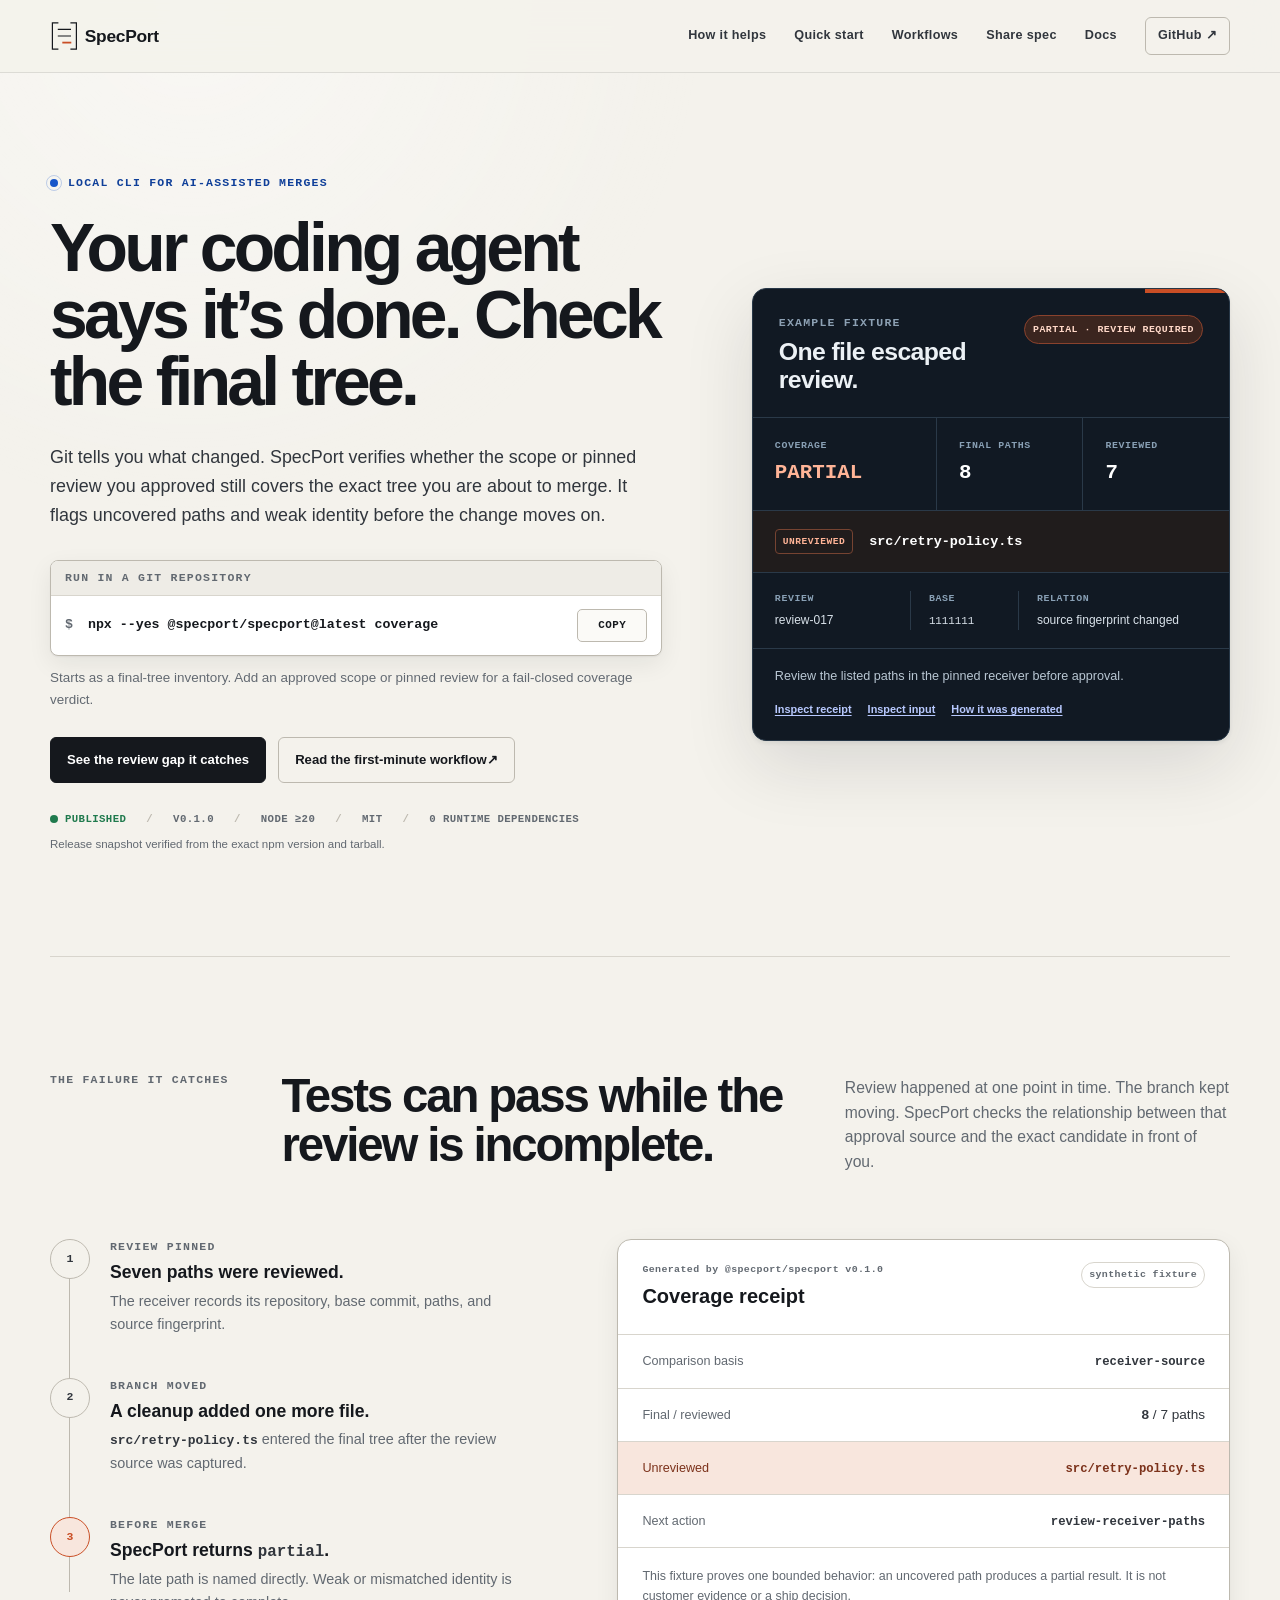
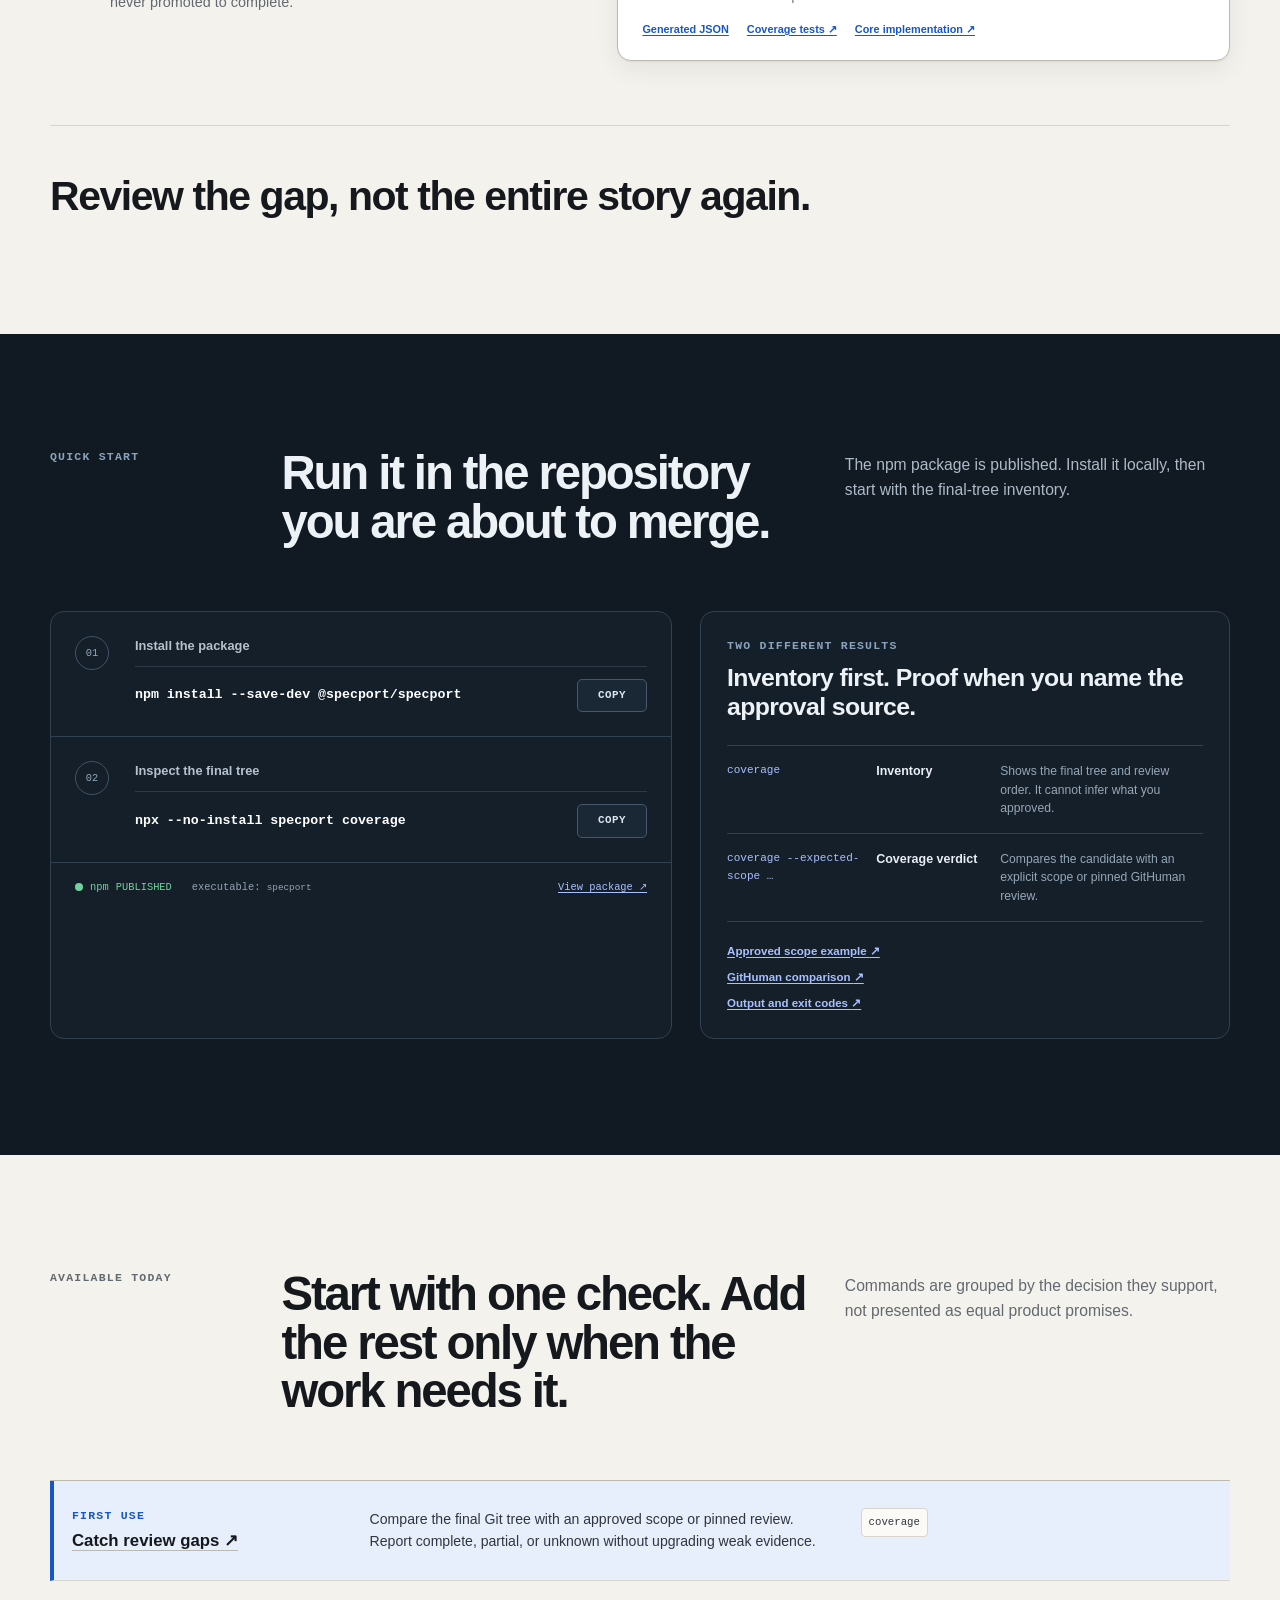
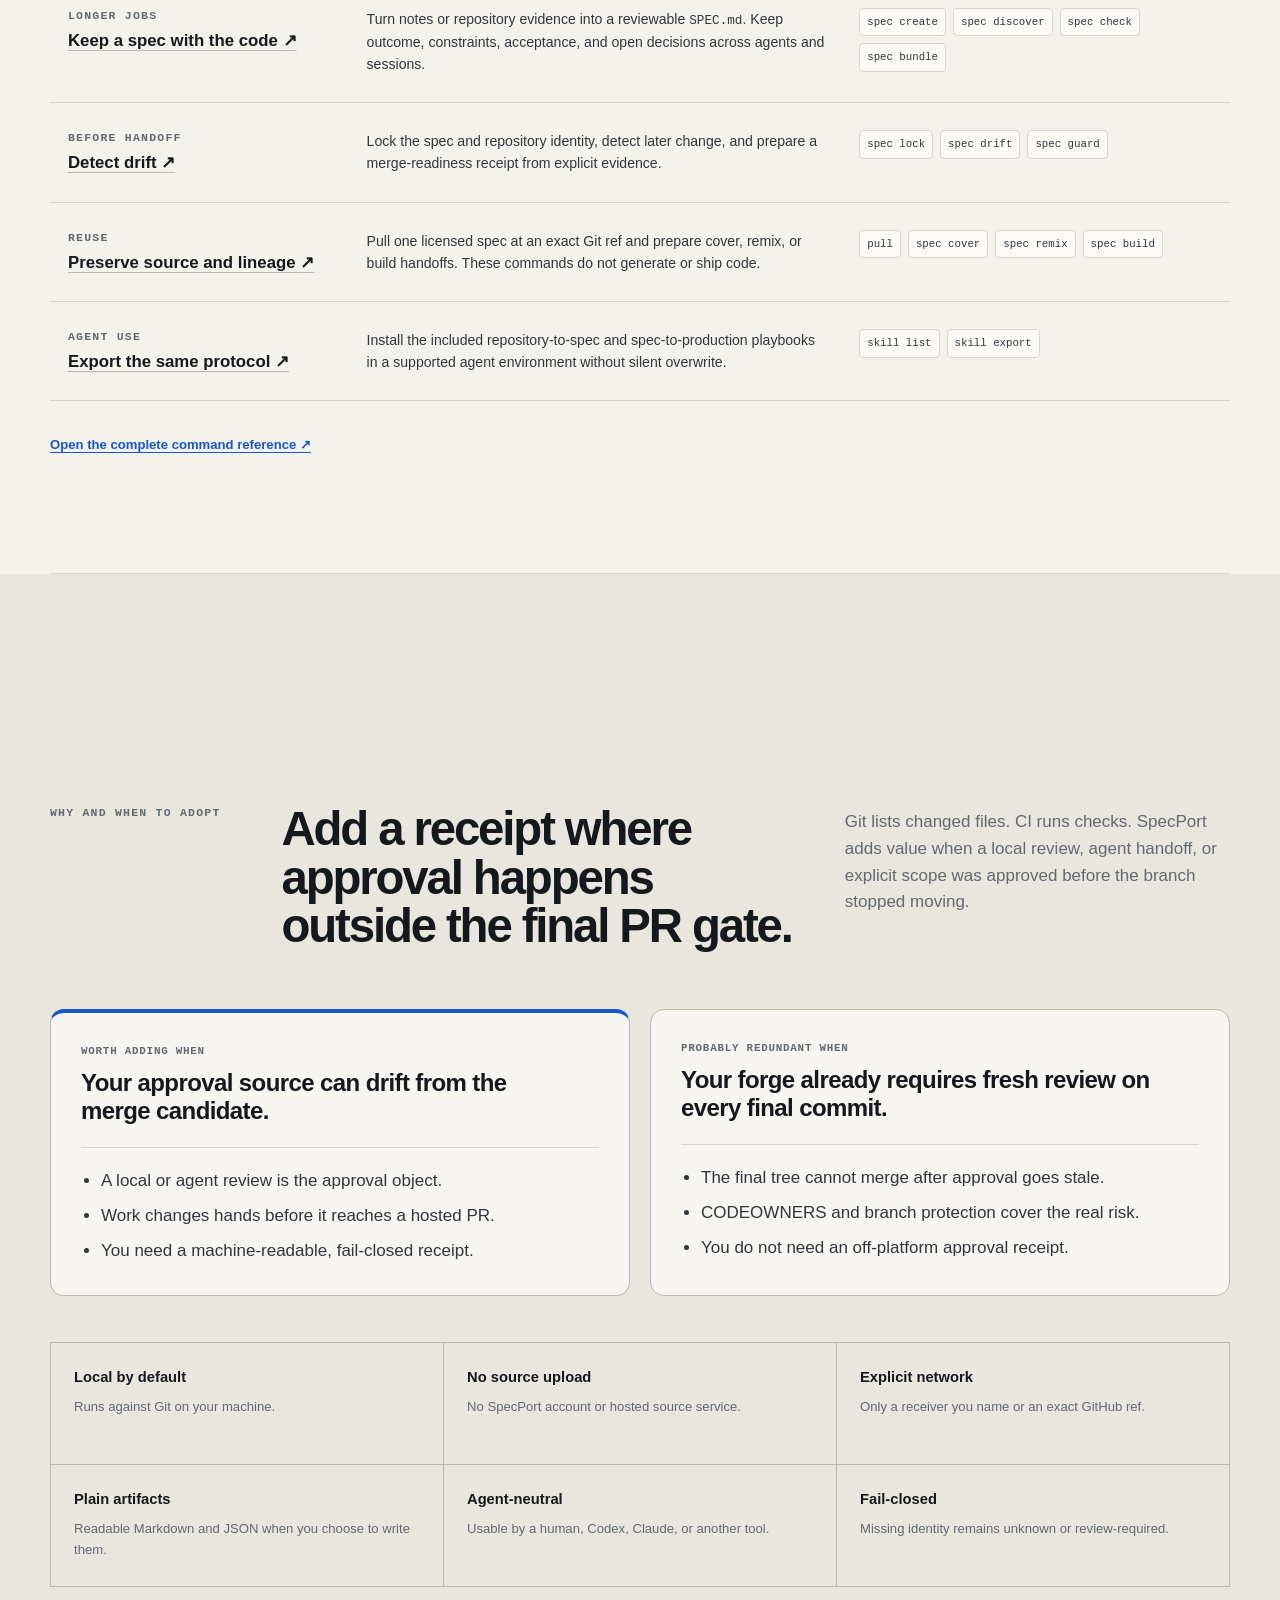
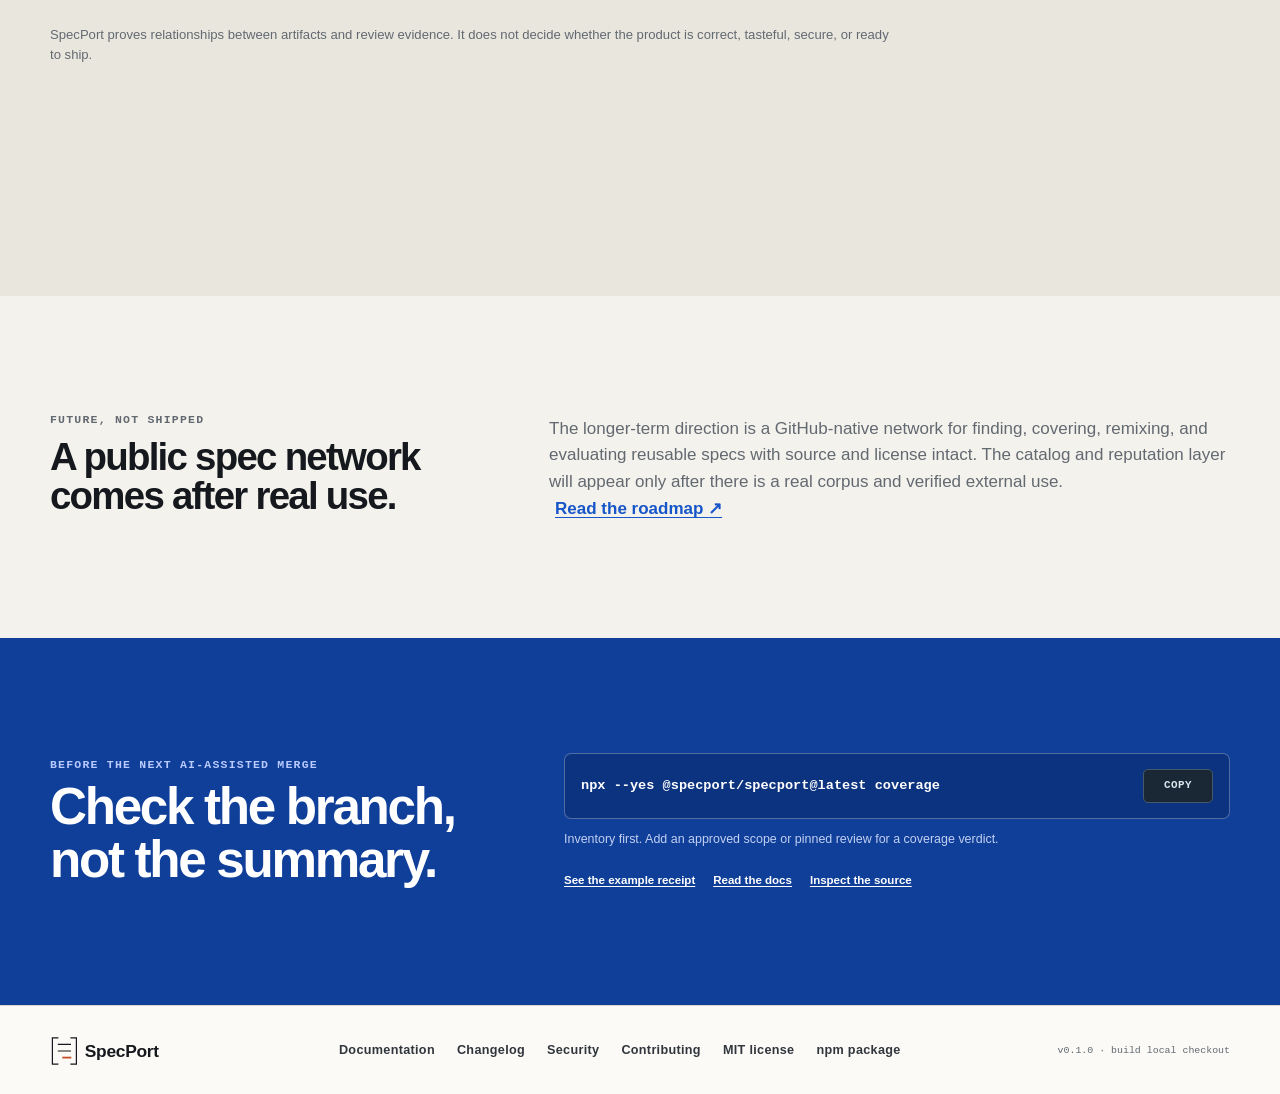
==== commit d7b36ba3: "Add Share spec source composer" ====
--- a/index.html
+++ b/index.html
@@ -33,6 +33,7 @@
           <a href="#proof">How it helps</a>
           <a href="#quick-start">Quick start</a>
           <a href="#workflows">Workflows</a>
+          <a href="./share-spec.html">Share spec</a>
           <a href="https://github.com/specport/specport#readme">Docs</a>
           <a class="nav-source" href="https://github.com/specport/specport">
             GitHub <span aria-hidden="true">↗</span>
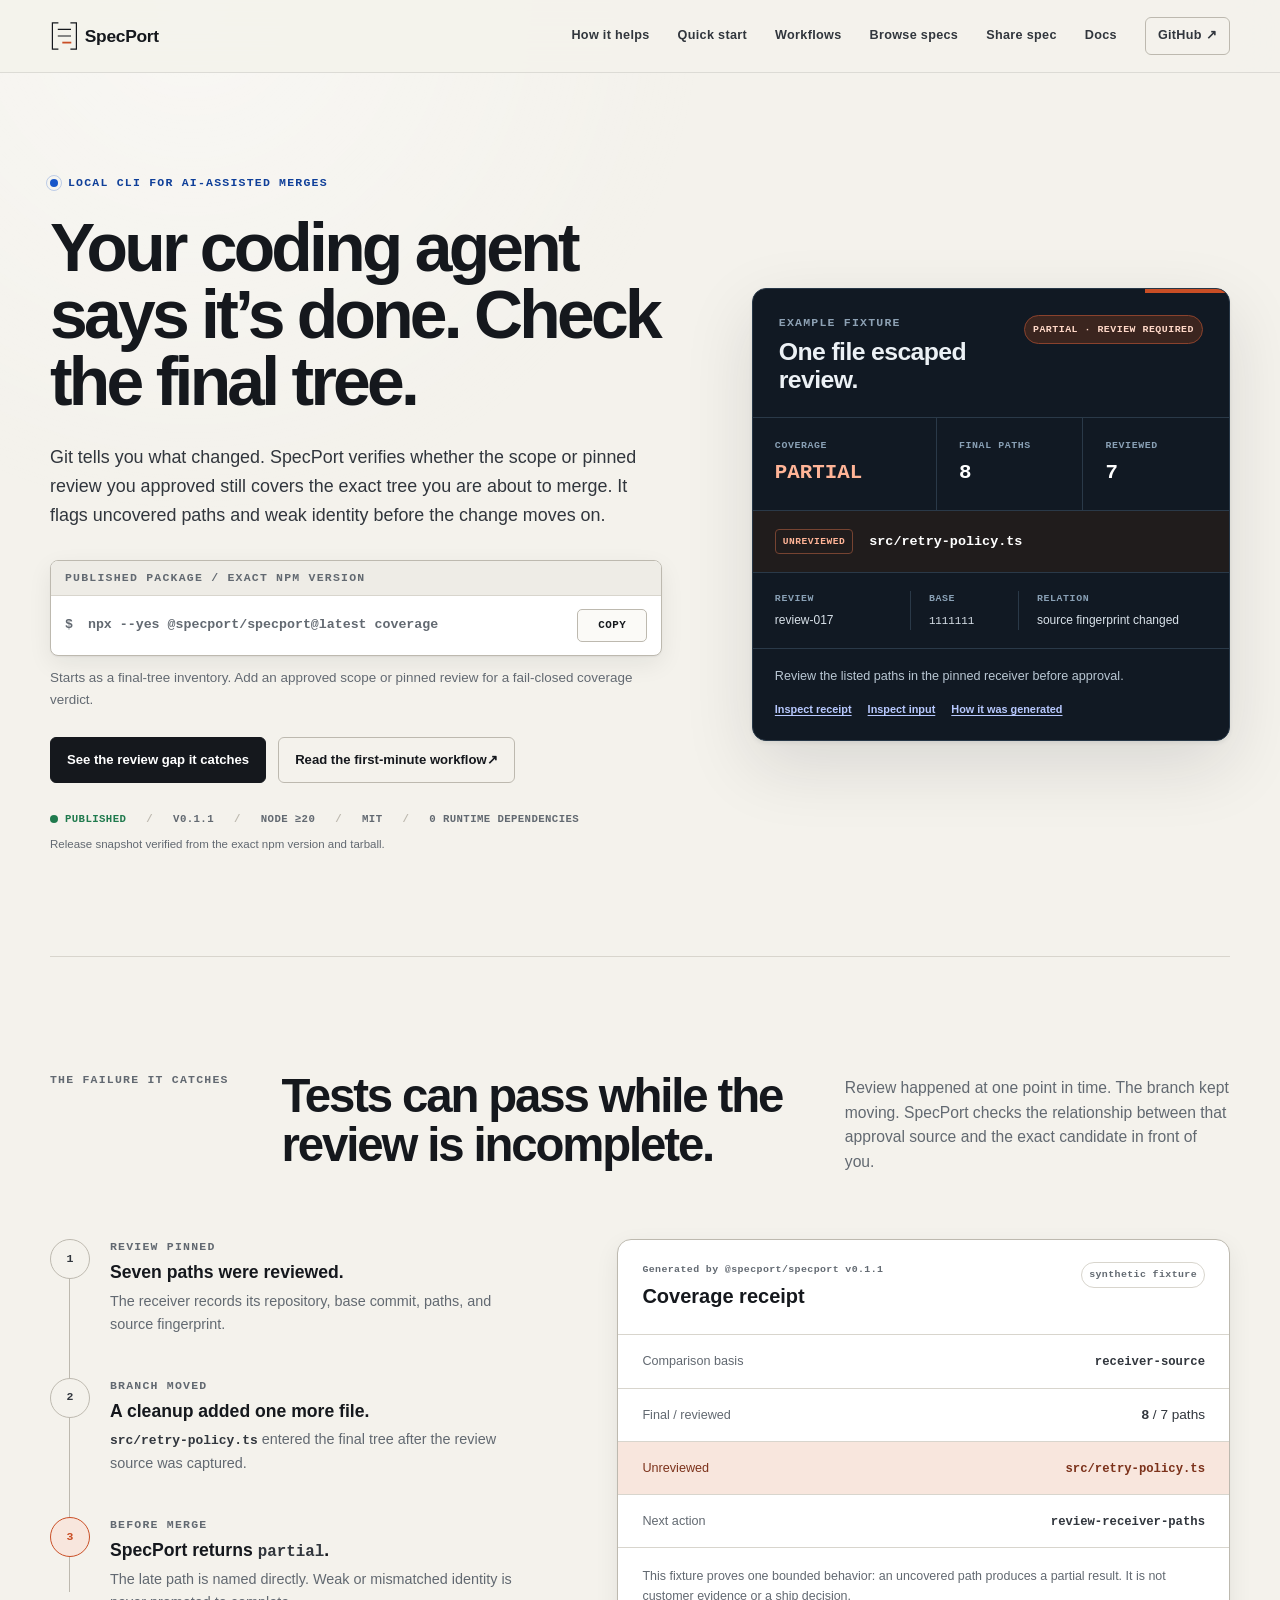
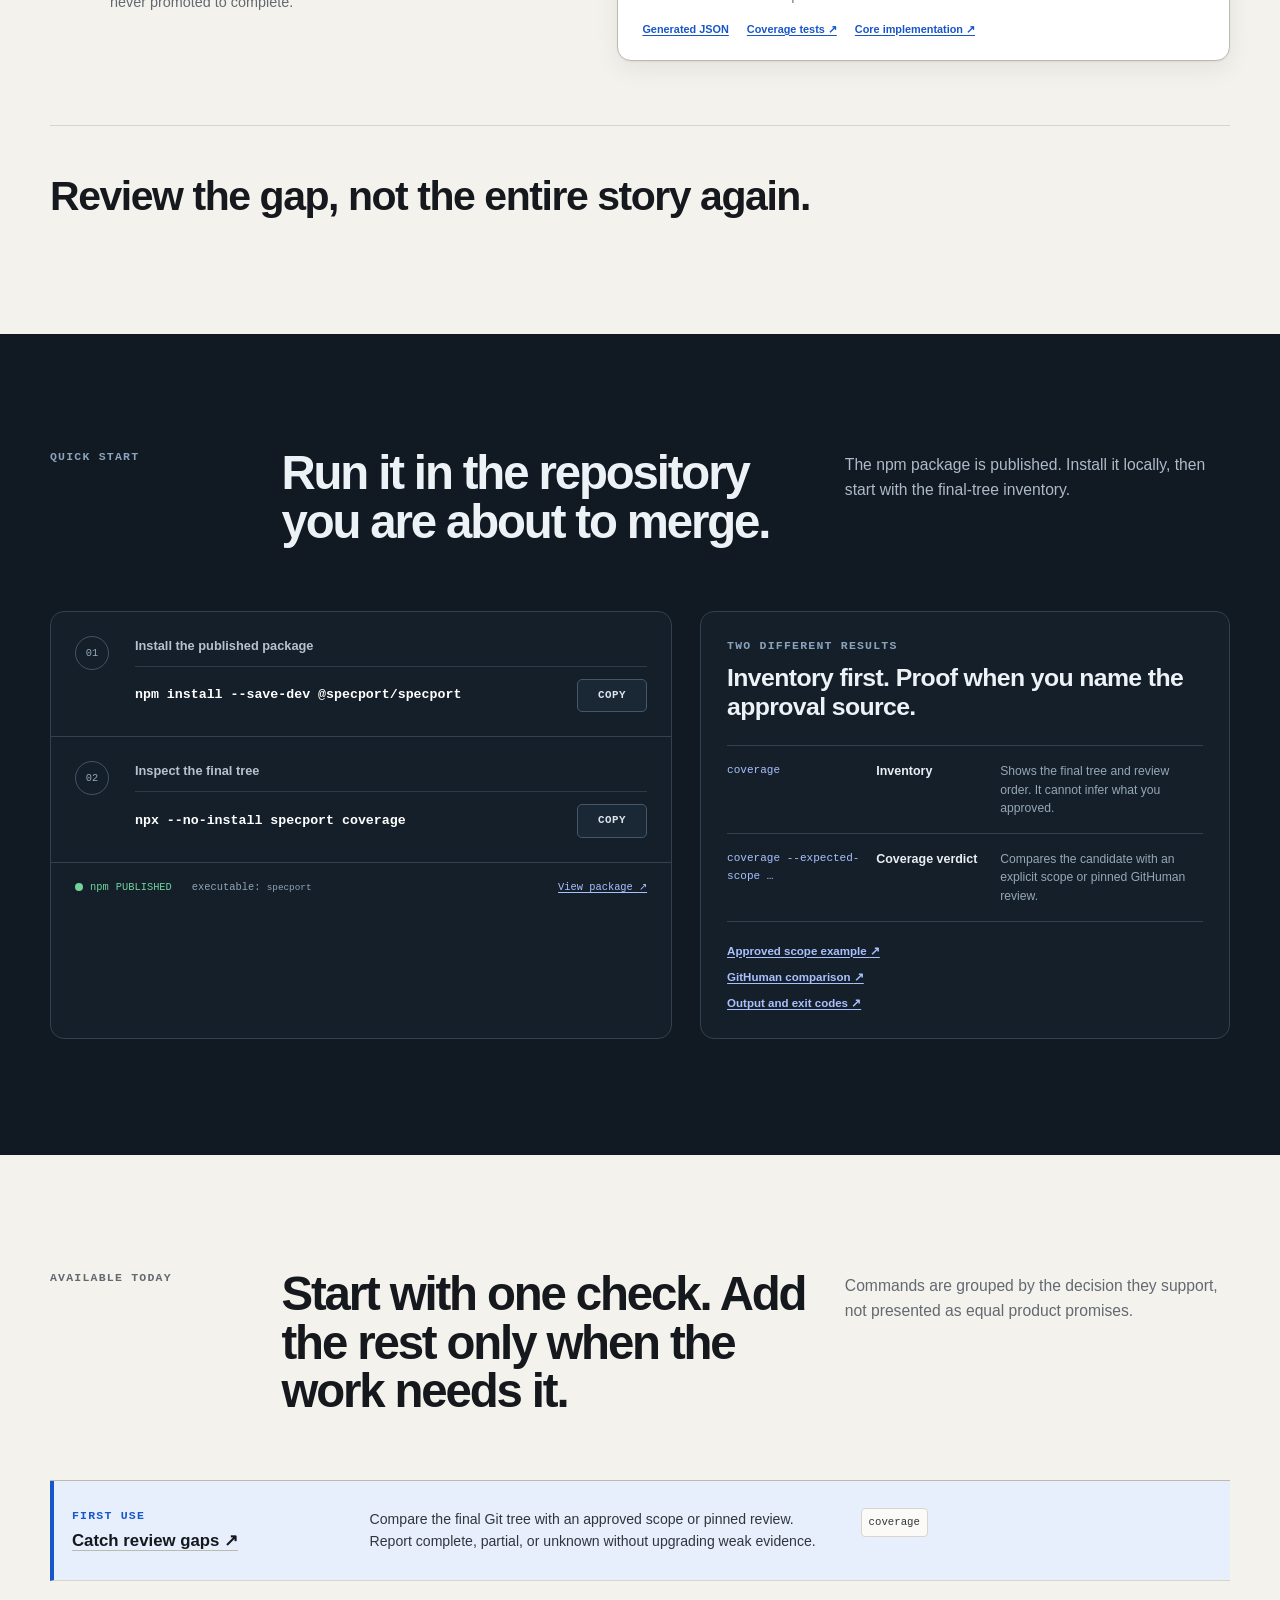
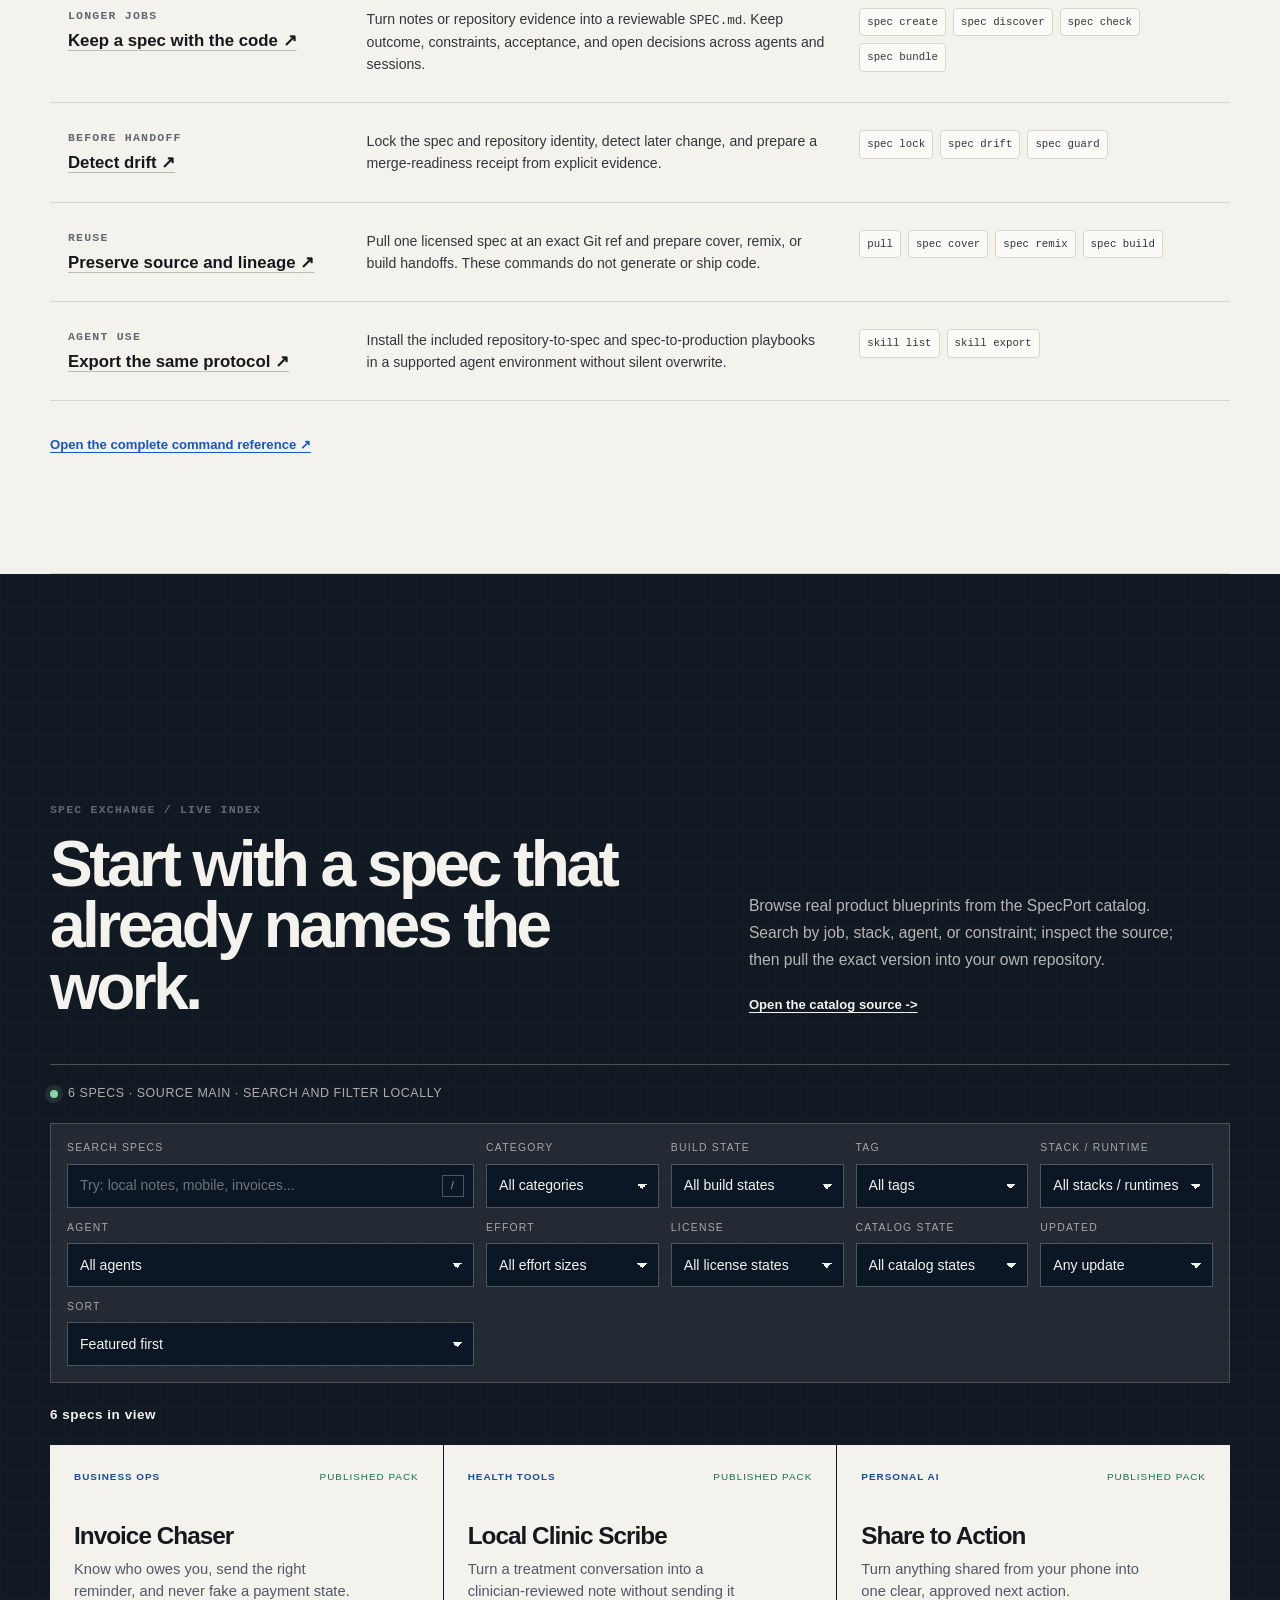
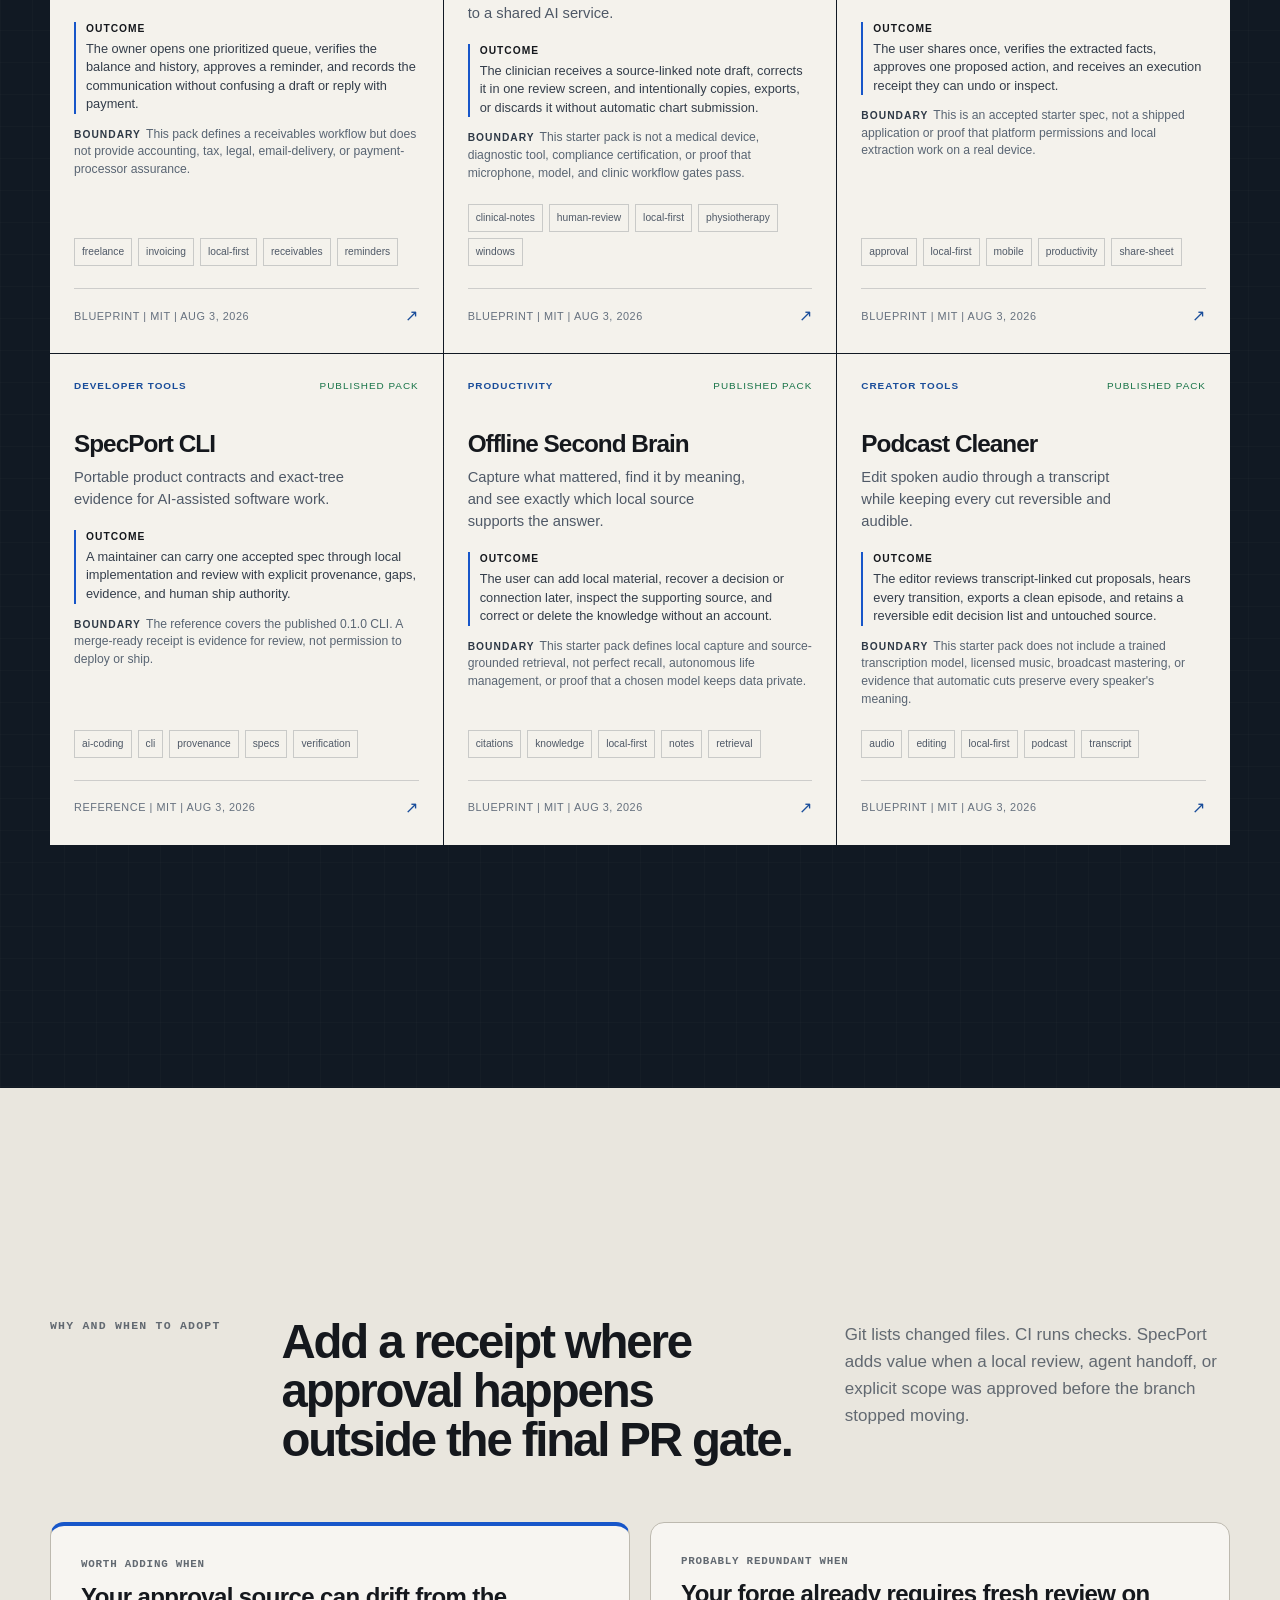
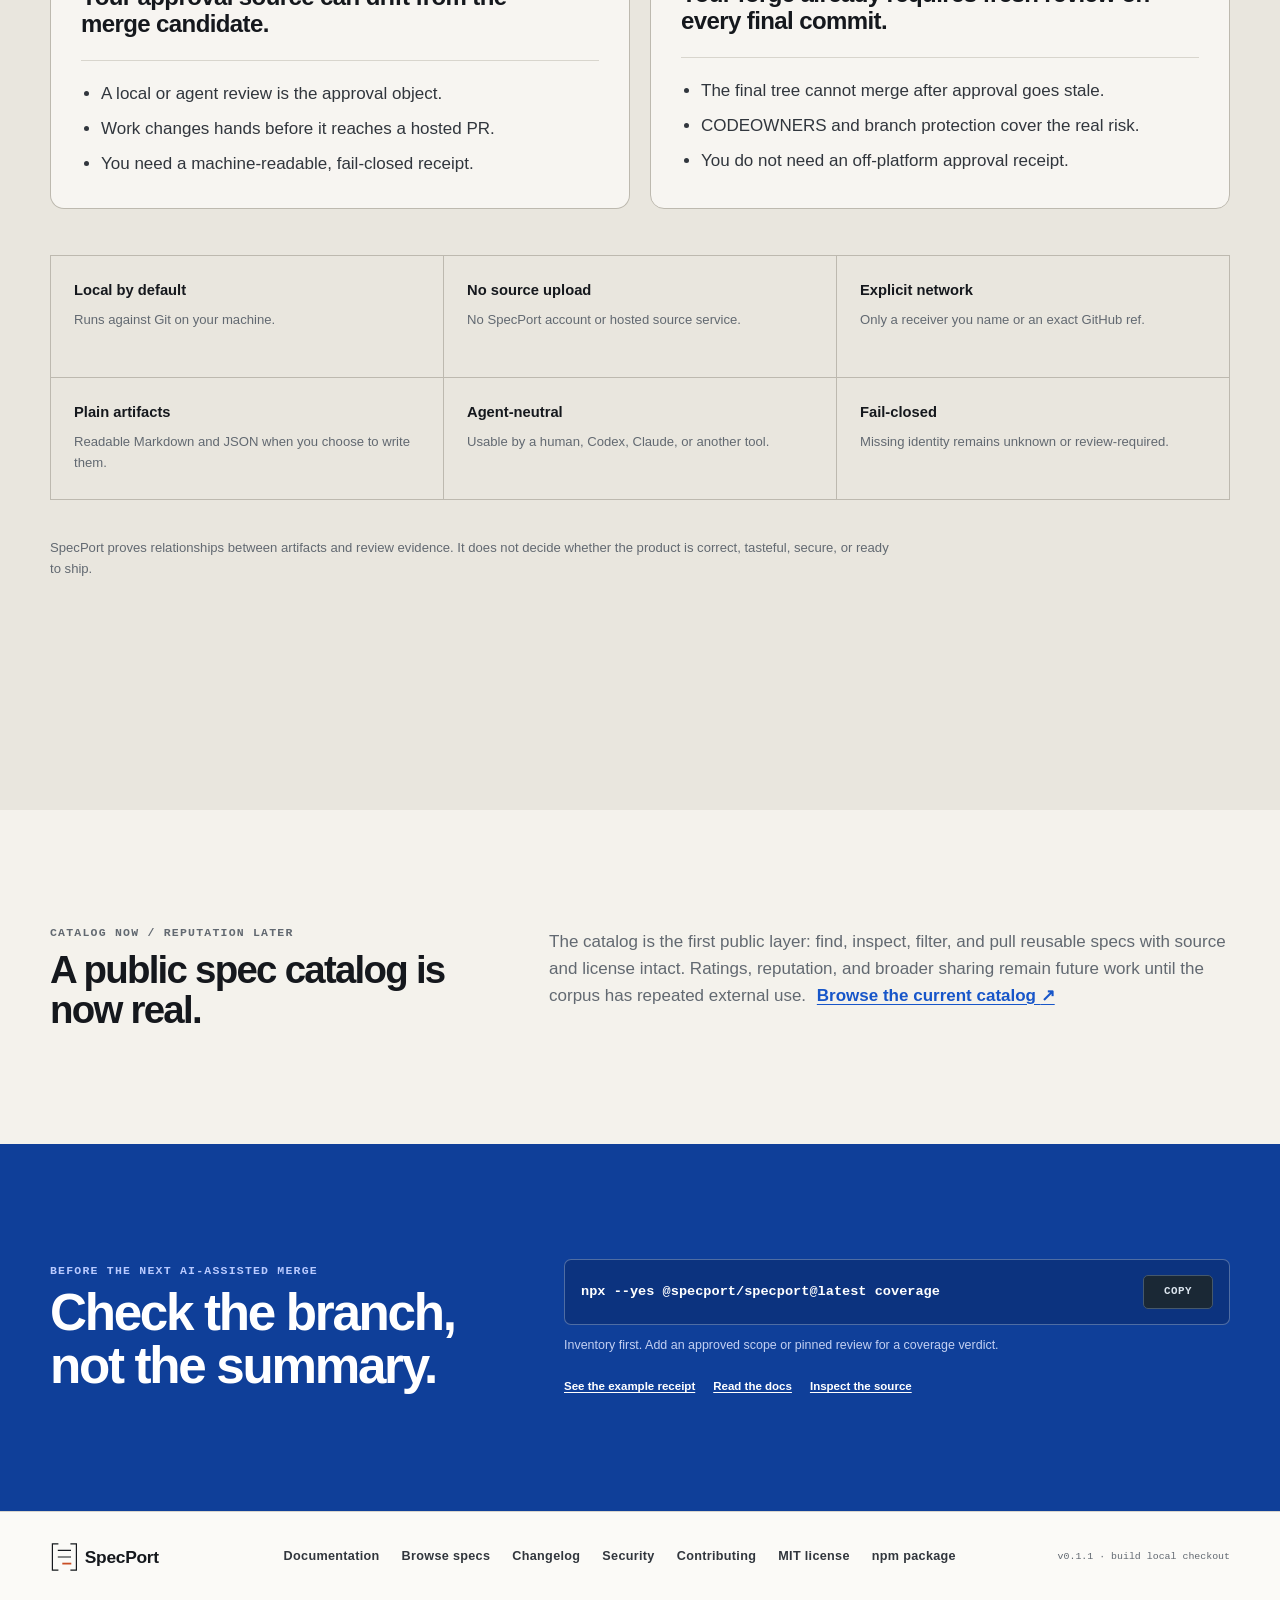
==== commit b108c96c: "Add catalog marketplace to Pages site" ====
--- a/index.html
+++ b/index.html
@@ -33,6 +33,7 @@
           <a href="#proof">How it helps</a>
           <a href="#quick-start">Quick start</a>
           <a href="#workflows">Workflows</a>
+          <a href="#catalog">Browse specs</a>
           <a href="./share-spec.html">Share spec</a>
           <a href="https://github.com/specport/specport#readme">Docs</a>
           <a class="nav-source" href="https://github.com/specport/specport">
@@ -56,24 +57,22 @@
             uncovered paths and weak identity before the change moves on.
           </p>
 
-          <div class="command-box command-box-hero" aria-label="Run SpecPort without installing it">
-            <div class="command-context">Run in a Git repository</div>
+          <div class="command-box command-box-hero" data-release-command-box aria-label="Run the published SpecPort package">
+            <div class="command-context" data-release-command-context>Published package / exact npm version</div>
             <div class="command-line">
-              <code><span aria-hidden="true">$</span> npx --yes @specport/specport@latest coverage</code>
+              <code><span aria-hidden="true">$</span> <span data-release-command>npx --yes @specport/specport@latest coverage</span></code>
               <button
                 class="copy-button"
                 type="button"
                 data-copy="npx --yes @specport/specport@latest coverage"
-                aria-label="Copy the SpecPort coverage command"
+                data-release-command-copy
+                aria-label="Copy the published SpecPort command"
               >
                 <span data-copy-label aria-live="polite">Copy</span>
               </button>
             </div>
           </div>
-          <p class="command-qualifier">
-            Starts as a final-tree inventory. Add an approved scope or pinned review for a
-            fail-closed coverage verdict.
-          </p>
+          <p class="command-qualifier" data-release-qualifier>Starts as a final-tree inventory. Add an approved scope or pinned review for a fail-closed coverage verdict.</p>
 
           <div class="hero-actions">
             <a class="button button-primary" href="#proof">See the review gap it catches</a>
@@ -89,14 +88,12 @@
                 <span data-release-status>PUBLISHED</span>
               </span>
             </li>
-            <li>v<span data-release-version>0.1.0</span></li>
+            <li>v<span data-release-version>0.1.1</span></li>
             <li>Node <span data-release-engine>≥20</span></li>
             <li><span data-release-license>MIT</span></li>
             <li>0 runtime dependencies</li>
           </ul>
-          <p class="release-note" data-release-note>
-            Release snapshot verified from package metadata and npm.
-          </p>
+          <p class="release-note" data-release-note>Release snapshot verified from the exact npm version and tarball.</p>
         </div>
 
         <aside class="receipt-card" aria-labelledby="receipt-preview-title">
@@ -195,7 +192,7 @@
           <article class="evidence-panel" aria-labelledby="evidence-title">
             <div class="evidence-panel-head">
               <div>
-                <p>Generated by @specport/specport v0.1.0</p>
+                <p>Generated by @specport/specport v<span data-release-version>0.1.1</span></p>
                 <h3 id="evidence-title">Coverage receipt</h3>
               </div>
               <span>synthetic fixture</span>
@@ -246,13 +243,14 @@
               <div class="install-step">
                 <span>01</span>
                 <div>
-                  <p>Install the package</p>
+                  <p data-release-install-title>Install the published package</p>
                   <div class="command-line command-line-dark">
-                    <code>npm install --save-dev @specport/specport</code>
+                    <code data-release-install-command>npm install --save-dev @specport/specport</code>
                     <button
                       class="copy-button copy-button-dark"
                       type="button"
                       data-copy="npm install --save-dev @specport/specport"
+                      data-release-install-copy
                       aria-label="Copy the npm install command"
                     >
                       <span data-copy-label aria-live="polite">Copy</span>
@@ -265,11 +263,12 @@
                 <div>
                   <p>Inspect the final tree</p>
                   <div class="command-line command-line-dark">
-                    <code>npx --no-install specport coverage</code>
+                    <code data-release-coverage-command>npx --no-install specport coverage</code>
                     <button
                       class="copy-button copy-button-dark"
                       type="button"
                       data-copy="npx --no-install specport coverage"
+                      data-release-coverage-copy
                       aria-label="Copy the local coverage command"
                     >
                       <span data-copy-label aria-live="polite">Copy</span>
@@ -403,6 +402,105 @@
         <a class="text-link" href="https://github.com/specport/specport#readme">
           Open the complete command reference <span aria-hidden="true">↗</span>
         </a>
+      </section>
+
+      <section class="catalog-market-section" id="catalog" aria-labelledby="catalog-title">
+        <div class="section-shell">
+          <div class="catalog-market-heading">
+            <div>
+              <p class="section-label">Spec exchange / live index</p>
+              <h2 id="catalog-title">Start with a spec that already names the work.</h2>
+            </div>
+            <div>
+              <p>
+                Browse real product blueprints from the SpecPort catalog. Search by job,
+                stack, agent, or constraint; inspect the source; then pull the exact version
+                into your own repository.
+              </p>
+              <a class="text-link" href="https://github.com/specport/specs">Open the catalog source <span aria-hidden="true">-&gt;</span></a>
+            </div>
+          </div>
+
+          <div class="catalog-status-bar" data-catalog-status role="status" aria-live="polite">
+            <span class="catalog-status-mark" aria-hidden="true"></span>
+            <span data-catalog-status-text>Loading the current catalog snapshot...</span>
+          </div>
+
+          <div class="catalog-market-tools" data-catalog-controls hidden>
+            <label class="catalog-search-field" for="catalog-search">
+              <span>Search specs</span>
+              <input id="catalog-search" type="search" autocomplete="off" placeholder="Try: local notes, mobile, invoices..." />
+              <kbd>/</kbd>
+            </label>
+            <label>
+              <span>Category</span>
+              <select data-catalog-filter="category" aria-label="Filter specs by category"></select>
+            </label>
+            <label>
+              <span>Build state</span>
+              <select data-catalog-filter="implementation" aria-label="Filter specs by implementation state"></select>
+            </label>
+            <label>
+              <span>Tag</span>
+              <select data-catalog-filter="tag" aria-label="Filter specs by tag"></select>
+            </label>
+            <label>
+              <span>Stack / runtime</span>
+              <select data-catalog-filter="stack" aria-label="Filter specs by stack or runtime"></select>
+            </label>
+            <label>
+              <span>Agent</span>
+              <select data-catalog-filter="agent" aria-label="Filter specs by agent compatibility"></select>
+            </label>
+            <label>
+              <span>Effort</span>
+              <select data-catalog-filter="effort" aria-label="Filter specs by effort"></select>
+            </label>
+            <label>
+              <span>License</span>
+              <select data-catalog-filter="license" aria-label="Filter specs by license state"></select>
+            </label>
+            <label>
+              <span>Catalog state</span>
+              <select data-catalog-filter="decision" aria-label="Filter specs by catalog state"></select>
+            </label>
+            <label>
+              <span>Updated</span>
+              <select data-catalog-filter="freshness" aria-label="Filter specs by update freshness">
+                <option value="all">Any update</option>
+                <option value="30">Last 30 days</option>
+                <option value="365">Last year</option>
+              </select>
+            </label>
+            <label>
+              <span>Sort</span>
+              <select data-catalog-filter="sort" aria-label="Sort catalog results">
+                <option value="featured">Featured first</option>
+                <option value="updated">Recently updated</option>
+                <option value="name">Name A-Z</option>
+                <option value="reference">Working references first</option>
+              </select>
+            </label>
+          </div>
+
+          <div class="catalog-market-summary" data-catalog-summary hidden>
+            <strong data-catalog-count>0 specs</strong>
+            <button class="catalog-reset" type="button" data-catalog-reset>Clear filters</button>
+          </div>
+
+          <div class="catalog-market-grid" data-catalog-results aria-live="polite" aria-busy="true"></div>
+          <div class="catalog-market-empty" data-catalog-empty hidden>
+            <p class="section-label">No match / yet</p>
+            <h3>Nothing in this view.</h3>
+            <p data-catalog-empty-message>Clear one filter or search a broader job. The catalog only shows records backed by a committed source snapshot.</p>
+            <button class="button button-secondary" type="button" data-catalog-empty-reset>Reset the view</button>
+          </div>
+
+          <article class="catalog-detail-panel" data-catalog-detail hidden tabindex="-1"></article>
+          <noscript>
+            <p class="catalog-noscript">Search needs JavaScript. You can browse the generated catalog directly at <a href="https://specport.github.io/specs/">specport.github.io/specs</a>.</p>
+          </noscript>
+        </div>
       </section>
 
       <section class="adopt-section" id="why-adopt" aria-labelledby="adopt-title">
@@ -455,14 +553,14 @@
 
       <aside class="future-note section-shell" id="future" aria-labelledby="future-title">
         <div>
-          <p class="section-label">Future, not shipped</p>
-          <h2 id="future-title">A public spec network comes after real use.</h2>
+          <p class="section-label">Catalog now / reputation later</p>
+          <h2 id="future-title">A public spec catalog is now real.</h2>
         </div>
         <p>
-          The longer-term direction is a GitHub-native network for finding, covering, remixing,
-          and evaluating reusable specs with source and license intact. The catalog and
-          reputation layer will appear only after there is a real corpus and verified external use.
-          <a href="https://github.com/specport/specport/blob/main/GOAL.md">Read the roadmap <span aria-hidden="true">↗</span></a>
+          The catalog is the first public layer: find, inspect, filter, and pull reusable specs
+          with source and license intact. Ratings, reputation, and broader sharing remain
+          future work until the corpus has repeated external use.
+          <a href="#catalog">Browse the current catalog <span aria-hidden="true">↗</span></a>
         </p>
       </aside>
 
@@ -502,6 +600,7 @@
         </a>
         <nav aria-label="Footer navigation">
           <a href="https://github.com/specport/specport#readme">Documentation</a>
+          <a href="#catalog">Browse specs</a>
           <a href="https://github.com/specport/specport/blob/main/CHANGELOG.md">Changelog</a>
           <a href="https://github.com/specport/specport/blob/main/SECURITY.md">Security</a>
           <a href="https://github.com/specport/specport/blob/main/CONTRIBUTING.md">Contributing</a>
@@ -509,11 +608,12 @@
           <a data-registry-link href="https://www.npmjs.com/package/@specport/specport">npm package</a>
         </nav>
         <p class="footer-build">
-          v<span data-release-version>0.1.0</span> · build <span data-release-commit>local checkout</span>
+          v<span data-release-version>0.1.1</span> · build <span data-release-commit>local checkout</span>
         </p>
       </div>
     </footer>
 
+    <script src="./catalog.js" defer></script>
     <script src="./app.js" defer></script>
   </body>
 </html>
--- a/styles.css
+++ b/styles.css
@@ -1571,3 +1571,625 @@
     animation-iteration-count: 1 !important;
   }
 }
+
+/* Catalog: a dense editorial exchange for finding a useful first spec. */
+.catalog-market-section {
+  background: var(--navy);
+  color: var(--paper);
+  padding: 112px 0 128px;
+  position: relative;
+  overflow: hidden;
+}
+
+.catalog-market-section::before {
+  background-image: linear-gradient(rgba(255, 255, 255, 0.055) 1px, transparent 1px),
+    linear-gradient(90deg, rgba(255, 255, 255, 0.055) 1px, transparent 1px);
+  background-size: 32px 32px;
+  content: "";
+  inset: 0;
+  opacity: 0.32;
+  pointer-events: none;
+  position: absolute;
+}
+
+.catalog-market-section .section-shell {
+  position: relative;
+  z-index: 1;
+}
+
+.catalog-market-section [hidden] {
+  display: none !important;
+}
+
+.catalog-market-heading {
+  align-items: end;
+  border-bottom: 1px solid rgba(247, 243, 233, 0.26);
+  display: grid;
+  gap: 48px;
+  grid-template-columns: minmax(0, 1.15fr) minmax(260px, 0.85fr);
+  padding-bottom: 46px;
+}
+
+.catalog-market-heading h2 {
+  color: var(--paper);
+  font-size: clamp(2.6rem, 5vw, 5.25rem);
+  letter-spacing: -0.055em;
+  line-height: 0.96;
+  margin: 16px 0 0;
+  max-width: 760px;
+}
+
+.catalog-market-heading > div:last-child {
+  color: rgba(247, 243, 233, 0.72);
+  font-size: 0.98rem;
+  line-height: 1.7;
+  max-width: 430px;
+}
+
+.catalog-market-heading > div:last-child p {
+  margin: 0 0 18px;
+}
+
+.catalog-market-heading .text-link {
+  color: var(--paper);
+}
+
+.catalog-status-bar {
+  align-items: center;
+  color: rgba(247, 243, 233, 0.68);
+  display: flex;
+  font-size: 0.78rem;
+  gap: 10px;
+  letter-spacing: 0.045em;
+  min-height: 58px;
+  text-transform: uppercase;
+}
+
+.catalog-status-mark {
+  background: #8bd6a2;
+  border-radius: 50%;
+  box-shadow: 0 0 0 5px rgba(139, 214, 162, 0.12);
+  flex: 0 0 auto;
+  height: 8px;
+  width: 8px;
+}
+
+.catalog-status-bar[data-status-tone="error"] .catalog-status-mark {
+  background: #f49a85;
+  box-shadow: 0 0 0 5px rgba(244, 154, 133, 0.12);
+}
+
+.catalog-market-tools {
+  align-items: end;
+  background: rgba(247, 243, 233, 0.08);
+  border: 1px solid rgba(247, 243, 233, 0.18);
+  display: grid;
+  gap: 12px;
+  grid-template-columns: minmax(230px, 1.65fr) repeat(4, minmax(110px, 0.7fr));
+  padding: 16px;
+}
+
+.catalog-market-tools label {
+  color: rgba(247, 243, 233, 0.62);
+  display: grid;
+  font-size: 0.65rem;
+  gap: 7px;
+  letter-spacing: 0.12em;
+  min-width: 0;
+  text-transform: uppercase;
+}
+
+.catalog-market-tools input,
+.catalog-market-tools select {
+  appearance: none;
+  background-color: rgba(6, 18, 35, 0.78);
+  border: 1px solid rgba(247, 243, 233, 0.28);
+  border-radius: 0;
+  color: var(--paper);
+  font: inherit;
+  font-size: 0.88rem;
+  letter-spacing: 0;
+  min-height: 44px;
+  min-width: 0;
+  padding: 0 12px;
+  text-transform: none;
+  width: 100%;
+}
+
+.catalog-market-tools select {
+  background-image: linear-gradient(45deg, transparent 50%, var(--paper) 50%), linear-gradient(135deg, var(--paper) 50%, transparent 50%);
+  background-position: calc(100% - 16px) 19px, calc(100% - 11px) 19px;
+  background-repeat: no-repeat;
+  background-size: 5px 5px, 5px 5px;
+  padding-right: 30px;
+}
+
+.catalog-market-tools input::placeholder {
+  color: rgba(247, 243, 233, 0.42);
+}
+
+.catalog-market-tools input:focus,
+.catalog-market-tools select:focus {
+  border-color: var(--blue);
+  box-shadow: 0 0 0 2px rgba(83, 160, 255, 0.28);
+  outline: none;
+}
+
+.catalog-search-field {
+  position: relative;
+}
+
+.catalog-search-field kbd {
+  align-items: center;
+  border: 1px solid rgba(247, 243, 233, 0.28);
+  bottom: 11px;
+  color: rgba(247, 243, 233, 0.58);
+  display: inline-flex;
+  font-family: inherit;
+  font-size: 0.74rem;
+  height: 22px;
+  justify-content: center;
+  pointer-events: none;
+  position: absolute;
+  right: 10px;
+  width: 22px;
+}
+
+.catalog-market-summary {
+  align-items: center;
+  display: flex;
+  justify-content: space-between;
+  min-height: 62px;
+}
+
+.catalog-market-summary strong {
+  color: var(--paper);
+  font-size: 0.84rem;
+  font-weight: 600;
+  letter-spacing: 0.04em;
+}
+
+.catalog-reset {
+  background: transparent;
+  border: 0;
+  color: rgba(247, 243, 233, 0.64);
+  cursor: pointer;
+  font: inherit;
+  font-size: 0.75rem;
+  padding: 8px 0 8px 16px;
+  text-decoration: underline;
+  text-underline-offset: 3px;
+}
+
+.catalog-reset:hover,
+.catalog-reset:focus-visible {
+  color: var(--paper);
+}
+
+.catalog-market-grid {
+  display: grid;
+  gap: 1px;
+  grid-template-columns: repeat(3, minmax(0, 1fr));
+}
+
+.catalog-market-card {
+  background: var(--paper);
+  color: var(--ink);
+  min-height: 310px;
+  transition: transform 160ms ease, background-color 160ms ease;
+}
+
+.catalog-market-card:hover {
+  background: #ffffff;
+  transform: translateY(-4px);
+}
+
+.catalog-card-link {
+  color: inherit;
+  display: flex;
+  flex-direction: column;
+  height: 100%;
+  min-height: 310px;
+  padding: 24px;
+  text-decoration: none;
+}
+
+.catalog-card-top,
+.catalog-card-footer {
+  align-items: center;
+  display: flex;
+  gap: 10px;
+  justify-content: space-between;
+}
+
+.catalog-card-category,
+.catalog-card-decision {
+  font-size: 0.62rem;
+  letter-spacing: 0.1em;
+  text-transform: uppercase;
+}
+
+.catalog-card-category {
+  color: var(--blue-deep, #194d9a);
+  font-weight: 700;
+}
+
+.catalog-card-decision {
+  color: #4f5967;
+  text-align: right;
+}
+
+.catalog-card-decision.decision-catalogable,
+.catalog-card-decision.decision-published {
+  color: #167347;
+}
+
+.catalog-card-decision.decision-source-only,
+.catalog-card-decision.decision-needs-review,
+.catalog-card-decision.decision-stale {
+  color: #a44c29;
+}
+
+.catalog-market-card h3 {
+  font-size: 1.52rem;
+  letter-spacing: -0.04em;
+  line-height: 1.05;
+  margin: 38px 0 9px;
+}
+
+.catalog-card-tagline {
+  color: #4f5967;
+  font-size: 0.92rem;
+  line-height: 1.5;
+  margin: 0;
+  max-width: 34ch;
+}
+
+.catalog-card-outcome {
+  border-left: 2px solid var(--blue);
+  color: #333d4a;
+  font-size: 0.8rem;
+  line-height: 1.45;
+  margin: 20px 0 0;
+  padding-left: 10px;
+}
+
+.catalog-card-outcome strong {
+  color: var(--ink);
+  display: block;
+  font-size: 0.64rem;
+  letter-spacing: 0.1em;
+  margin-bottom: 3px;
+  text-transform: uppercase;
+}
+
+.catalog-card-boundary {
+  color: #596573;
+  font-size: 0.76rem;
+  line-height: 1.45;
+  margin: 12px 0 0;
+}
+
+.catalog-card-boundary strong {
+  color: #2e3946;
+  font-size: 0.64rem;
+  letter-spacing: 0.1em;
+  margin-right: 5px;
+  text-transform: uppercase;
+}
+
+.catalog-card-tags,
+.catalog-detail-tags {
+  display: flex;
+  flex-wrap: wrap;
+  gap: 6px;
+}
+
+.catalog-card-tags {
+  margin-top: auto;
+  padding-top: 22px;
+}
+
+.catalog-card-tags span,
+.catalog-detail-tags span {
+  border: 1px solid rgba(6, 18, 35, 0.18);
+  color: #4f5967;
+  font-size: 0.64rem;
+  padding: 5px 7px;
+}
+
+.catalog-card-footer {
+  border-top: 1px solid rgba(6, 18, 35, 0.16);
+  color: #66717f;
+  font-size: 0.68rem;
+  letter-spacing: 0.05em;
+  margin-top: 22px;
+  padding-top: 14px;
+  text-transform: uppercase;
+}
+
+.catalog-card-arrow {
+  color: var(--blue-deep, #194d9a);
+  font-size: 1rem;
+}
+
+.catalog-market-card:focus-within {
+  outline: 3px solid var(--blue);
+  outline-offset: -3px;
+}
+
+.catalog-market-empty {
+  background: var(--paper);
+  color: var(--ink);
+  padding: 46px 32px;
+}
+
+.catalog-market-empty h3 {
+  font-size: 2rem;
+  letter-spacing: -0.04em;
+  margin: 8px 0;
+}
+
+.catalog-market-empty p:not(.section-label),
+.catalog-load-error,
+.catalog-noscript {
+  color: #4f5967;
+  line-height: 1.6;
+  max-width: 52ch;
+}
+
+.catalog-market-empty .button {
+  margin-top: 12px;
+}
+
+.catalog-detail-panel {
+  background: var(--paper);
+  color: var(--ink);
+  margin-top: 1px;
+  outline: none;
+  padding: clamp(26px, 5vw, 64px);
+}
+
+.catalog-detail-back {
+  background: transparent;
+  border: 0;
+  color: var(--blue-deep, #194d9a);
+  cursor: pointer;
+  font: inherit;
+  font-size: 0.72rem;
+  letter-spacing: 0.08em;
+  padding: 0;
+  text-transform: uppercase;
+}
+
+.catalog-detail-heading {
+  border-bottom: 1px solid rgba(6, 18, 35, 0.18);
+  margin: 36px 0 34px;
+  padding-bottom: 30px;
+}
+
+.catalog-detail-kicker,
+.catalog-detail-label {
+  color: var(--blue-deep, #194d9a);
+  font-size: 0.68rem;
+  font-weight: 700;
+  letter-spacing: 0.1em;
+  text-transform: uppercase;
+}
+
+.catalog-detail-heading h3 {
+  font-size: clamp(2rem, 5vw, 4.5rem);
+  letter-spacing: -0.06em;
+  line-height: 0.98;
+  margin: 12px 0 8px;
+}
+
+.catalog-detail-tagline {
+  color: #4f5967;
+  font-size: 1.05rem;
+  line-height: 1.55;
+  margin: 0;
+  max-width: 54ch;
+}
+
+.catalog-detail-grid {
+  display: grid;
+  gap: clamp(36px, 7vw, 96px);
+  grid-template-columns: minmax(0, 1.2fr) minmax(220px, 0.8fr);
+}
+
+.catalog-detail-main {
+  color: #333d4a;
+  font-size: 1rem;
+  line-height: 1.7;
+}
+
+.catalog-detail-main .catalog-detail-label {
+  margin: 24px 0 5px;
+}
+
+.catalog-detail-main .catalog-detail-label:first-child {
+  margin-top: 0;
+}
+
+.catalog-detail-main > p:not(.catalog-detail-label) {
+  margin: 0;
+  max-width: 62ch;
+}
+
+.catalog-detail-list {
+  color: #333d4a;
+  line-height: 1.6;
+  margin: 8px 0 0;
+  padding-left: 20px;
+}
+
+.catalog-detail-list li + li {
+  margin-top: 7px;
+}
+
+.catalog-detail-aside {
+  border-left: 1px solid rgba(6, 18, 35, 0.18);
+  padding-left: 24px;
+}
+
+.catalog-detail-facts {
+  margin: 0;
+}
+
+.catalog-detail-facts > div {
+  border-bottom: 1px solid rgba(6, 18, 35, 0.14);
+  display: grid;
+  gap: 12px;
+  grid-template-columns: 1fr 1fr;
+  padding: 10px 0;
+}
+
+.catalog-detail-facts dt,
+.catalog-detail-facts dd {
+  font-size: 0.72rem;
+  margin: 0;
+}
+
+.catalog-detail-facts dt {
+  color: #66717f;
+  letter-spacing: 0.05em;
+  text-transform: uppercase;
+}
+
+.catalog-detail-facts dd {
+  color: var(--ink);
+  overflow-wrap: anywhere;
+  text-align: right;
+}
+
+.catalog-detail-actions {
+  display: flex;
+  flex-direction: column;
+  gap: 9px;
+  margin-top: 24px;
+}
+
+.catalog-detail-actions .button {
+  justify-content: center;
+  text-align: center;
+  width: 100%;
+}
+
+.catalog-pull-box {
+  background: #e9eef6;
+  margin-top: 22px;
+  padding: 16px;
+}
+
+.catalog-pull-box code {
+  display: block;
+  font-size: 0.72rem;
+  line-height: 1.55;
+  margin: 9px 0 12px;
+  overflow-wrap: anywhere;
+  white-space: normal;
+}
+
+.catalog-copy {
+  background: var(--navy);
+  border: 0;
+  color: var(--paper);
+  cursor: pointer;
+  font: inherit;
+  font-size: 0.68rem;
+  letter-spacing: 0.08em;
+  padding: 9px 11px;
+  text-transform: uppercase;
+}
+
+.catalog-copy:hover,
+.catalog-copy:focus-visible {
+  background: var(--blue-deep, #194d9a);
+}
+
+.catalog-detail-tags {
+  margin-top: 24px;
+}
+
+.catalog-noscript {
+  background: rgba(247, 243, 233, 0.08);
+  margin: 18px 0 0;
+  padding: 14px 16px;
+}
+
+.catalog-noscript a,
+.catalog-load-error a {
+  color: inherit;
+}
+
+@media (max-width: 1050px) {
+  .catalog-market-tools {
+    grid-template-columns: repeat(4, minmax(0, 1fr));
+  }
+
+  .catalog-search-field {
+    grid-column: 1 / -1;
+  }
+
+  .catalog-market-grid {
+    grid-template-columns: repeat(2, minmax(0, 1fr));
+  }
+}
+
+@media (max-width: 760px) {
+  .catalog-market-section {
+    padding: 78px 0 90px;
+  }
+
+  .catalog-market-heading,
+  .catalog-detail-grid {
+    grid-template-columns: 1fr;
+  }
+
+  .catalog-market-heading {
+    gap: 24px;
+    padding-bottom: 30px;
+  }
+
+  .catalog-market-heading h2 {
+    font-size: clamp(2.5rem, 13vw, 4.25rem);
+  }
+
+  .catalog-market-tools {
+    grid-template-columns: repeat(2, minmax(0, 1fr));
+  }
+
+  .catalog-search-field {
+    grid-column: 1 / -1;
+  }
+
+  .catalog-market-grid {
+    grid-template-columns: 1fr;
+  }
+
+  .catalog-detail-aside {
+    border-left: 0;
+    border-top: 1px solid rgba(6, 18, 35, 0.18);
+    padding-left: 0;
+    padding-top: 24px;
+  }
+}
+
+@media (max-width: 480px) {
+  .catalog-market-tools {
+    grid-template-columns: 1fr;
+  }
+
+  .catalog-search-field {
+    grid-column: auto;
+  }
+
+  .catalog-card-link {
+    min-height: 280px;
+  }
+
+  .catalog-detail-panel {
+    padding: 24px 18px;
+  }
+}
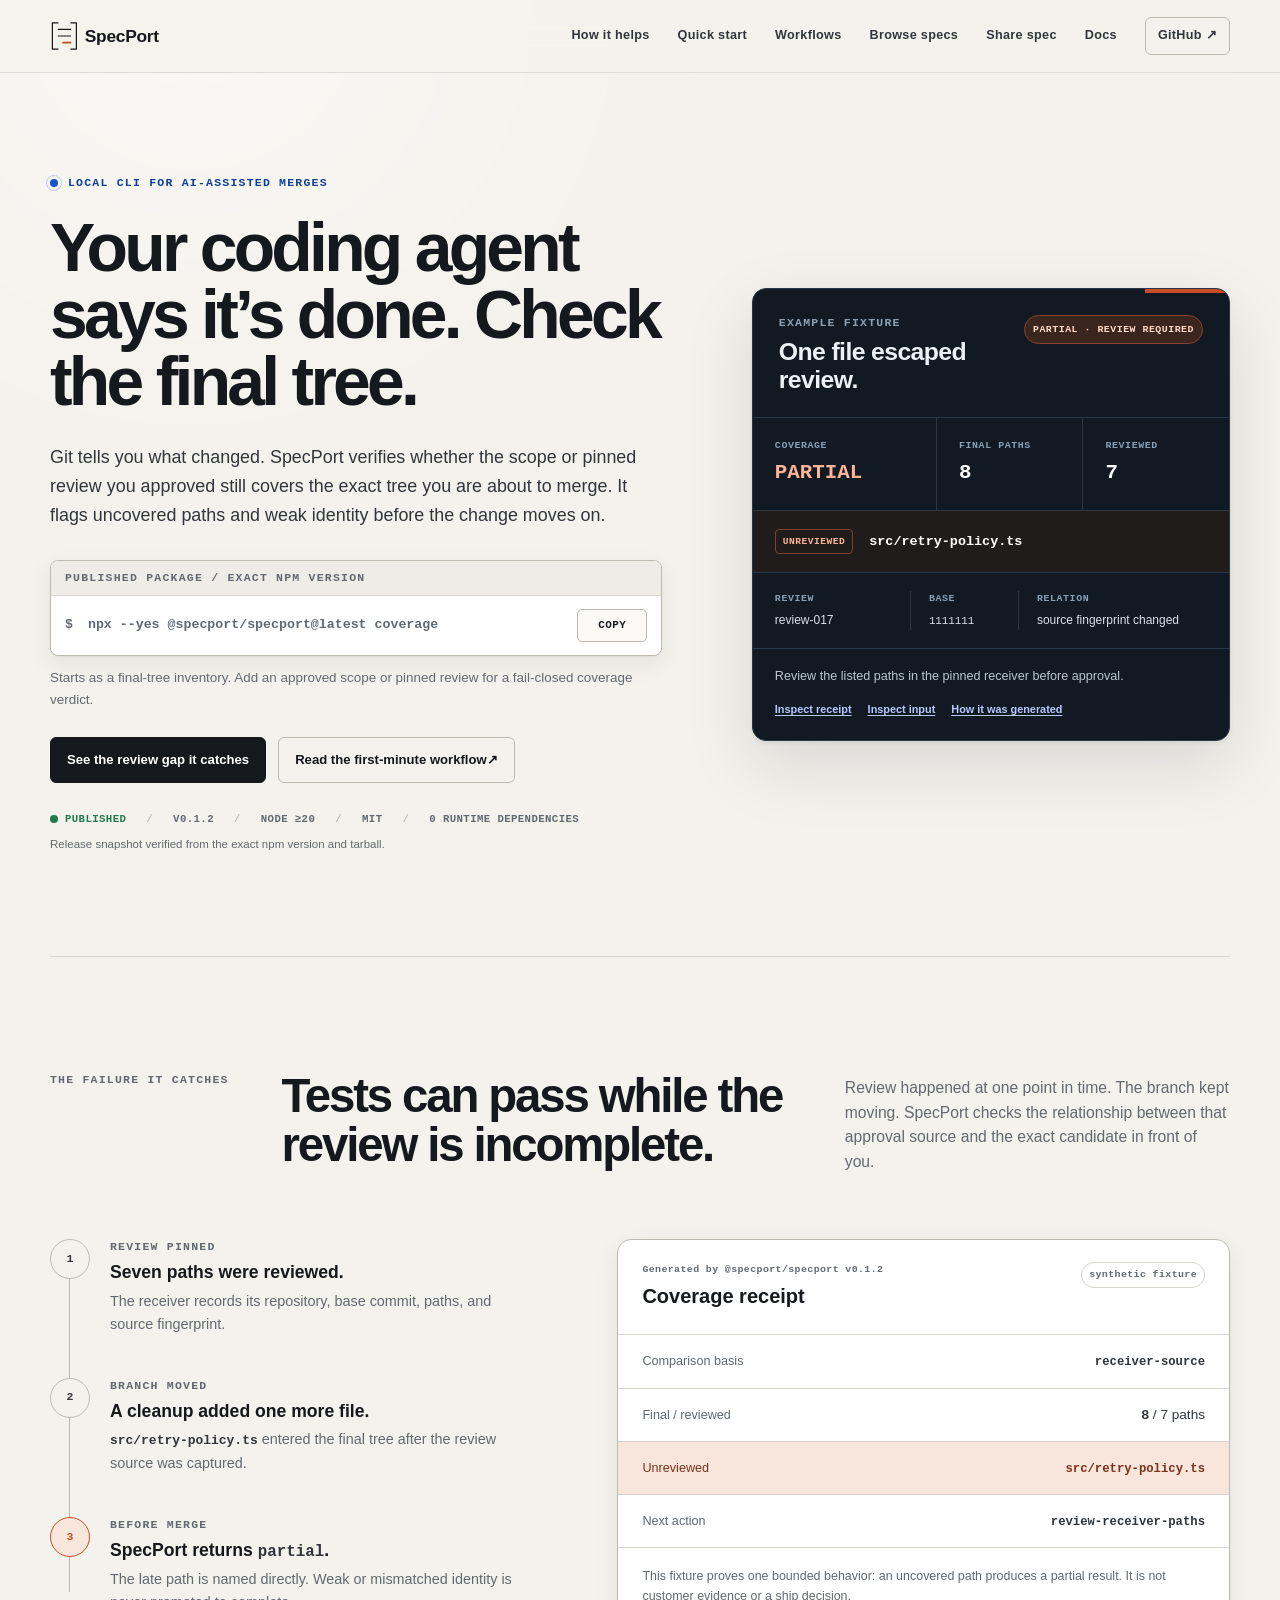
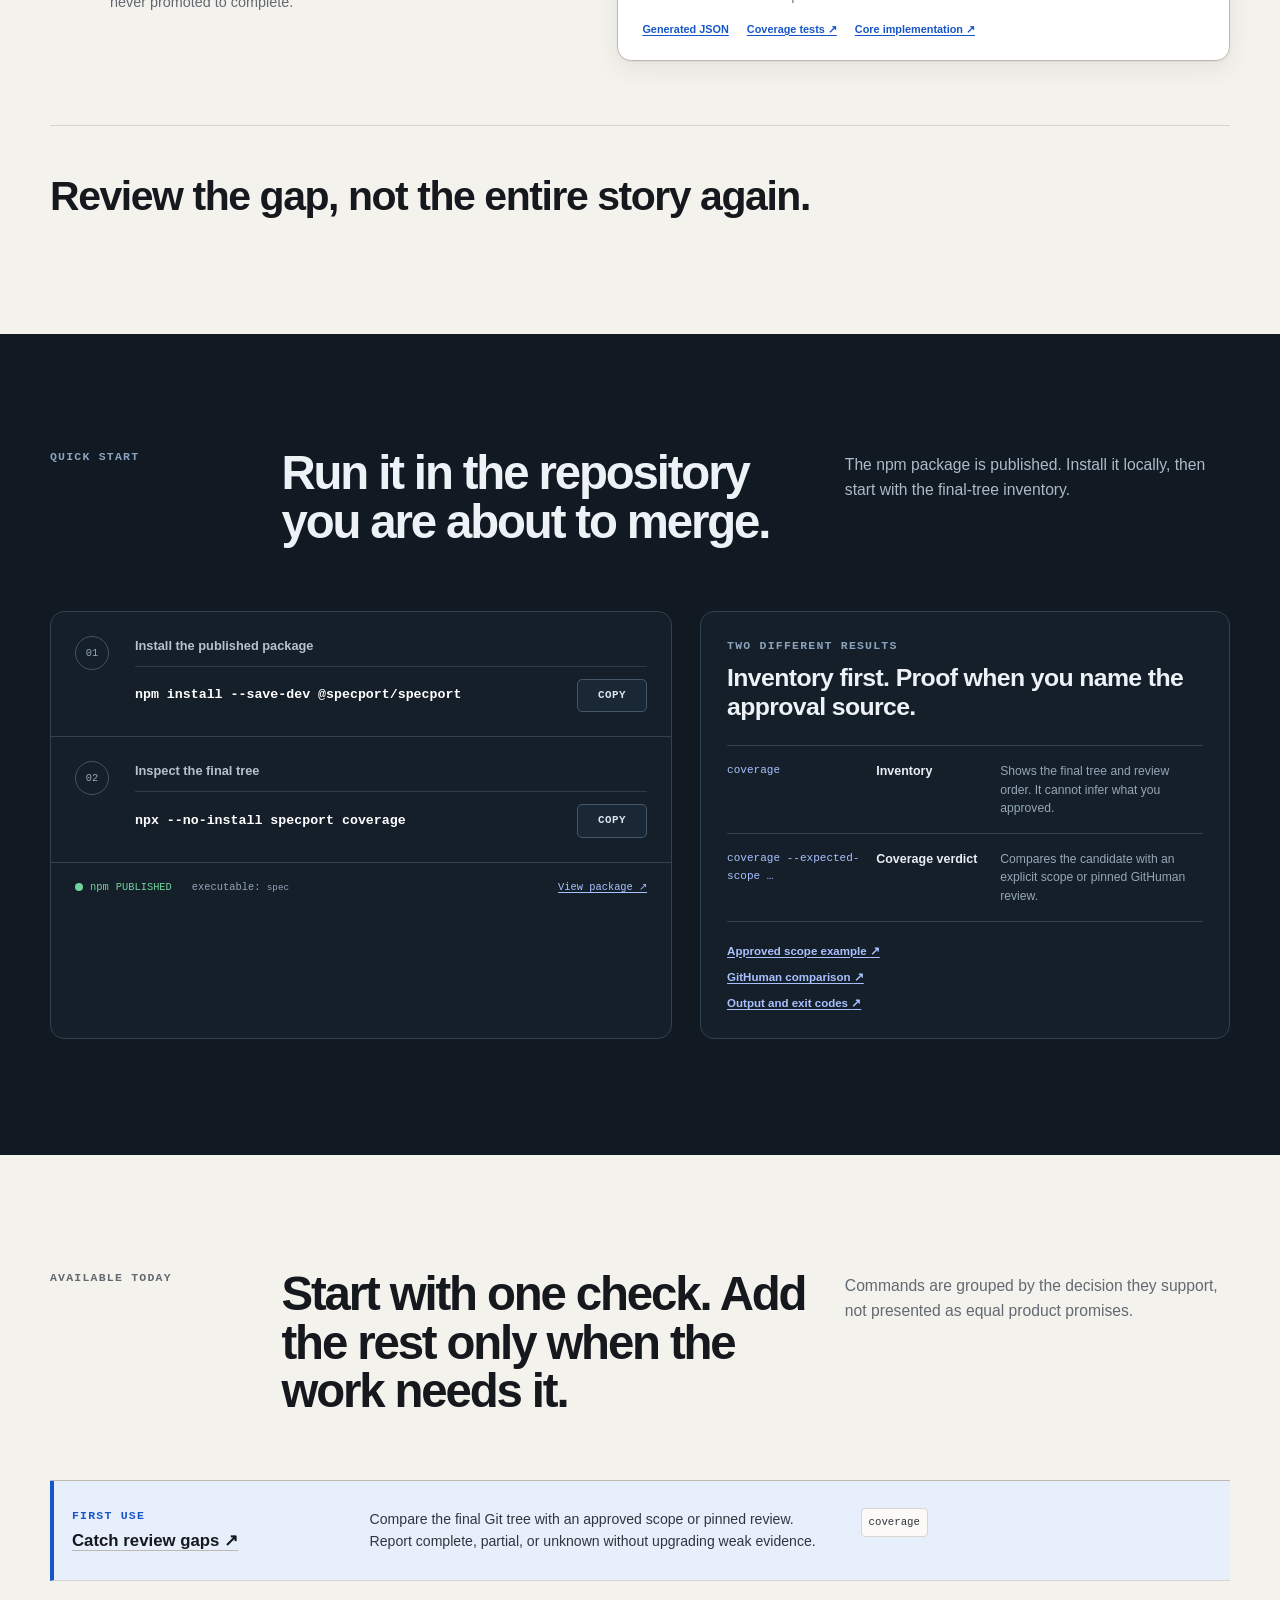
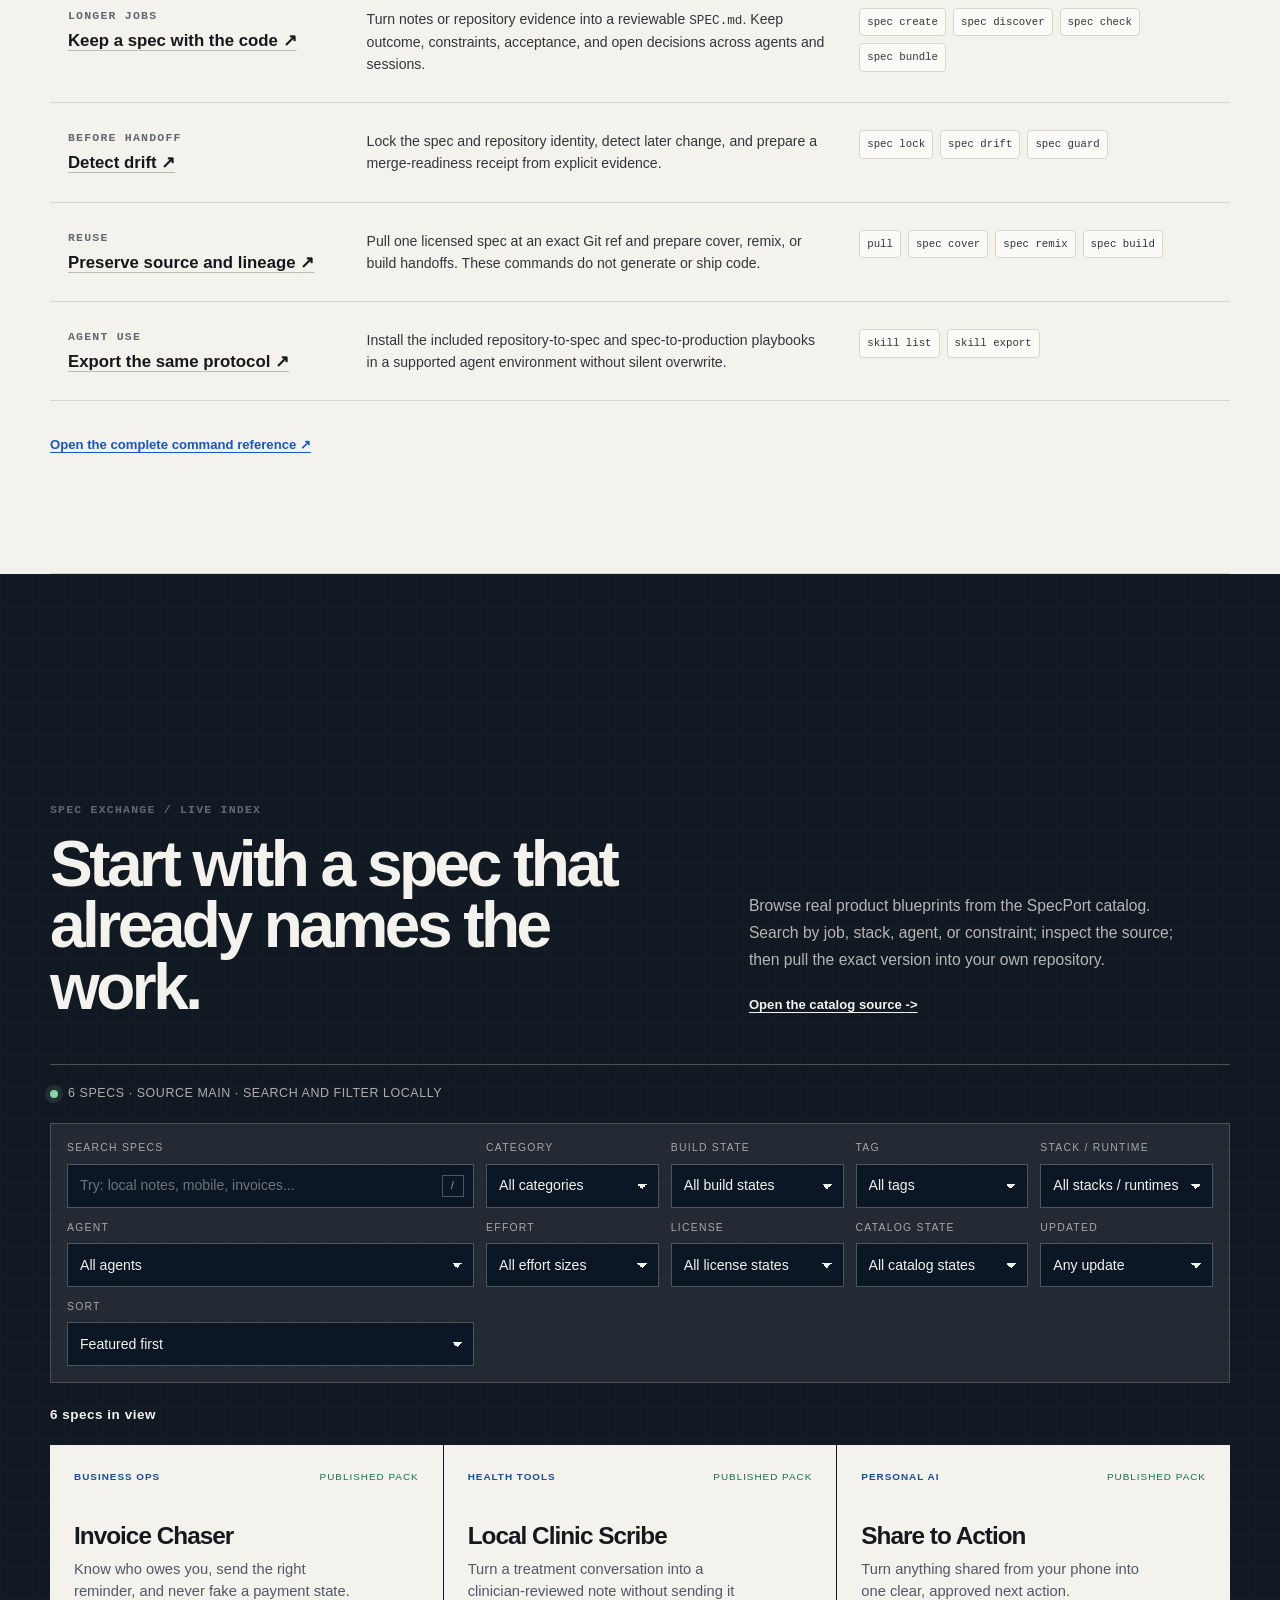
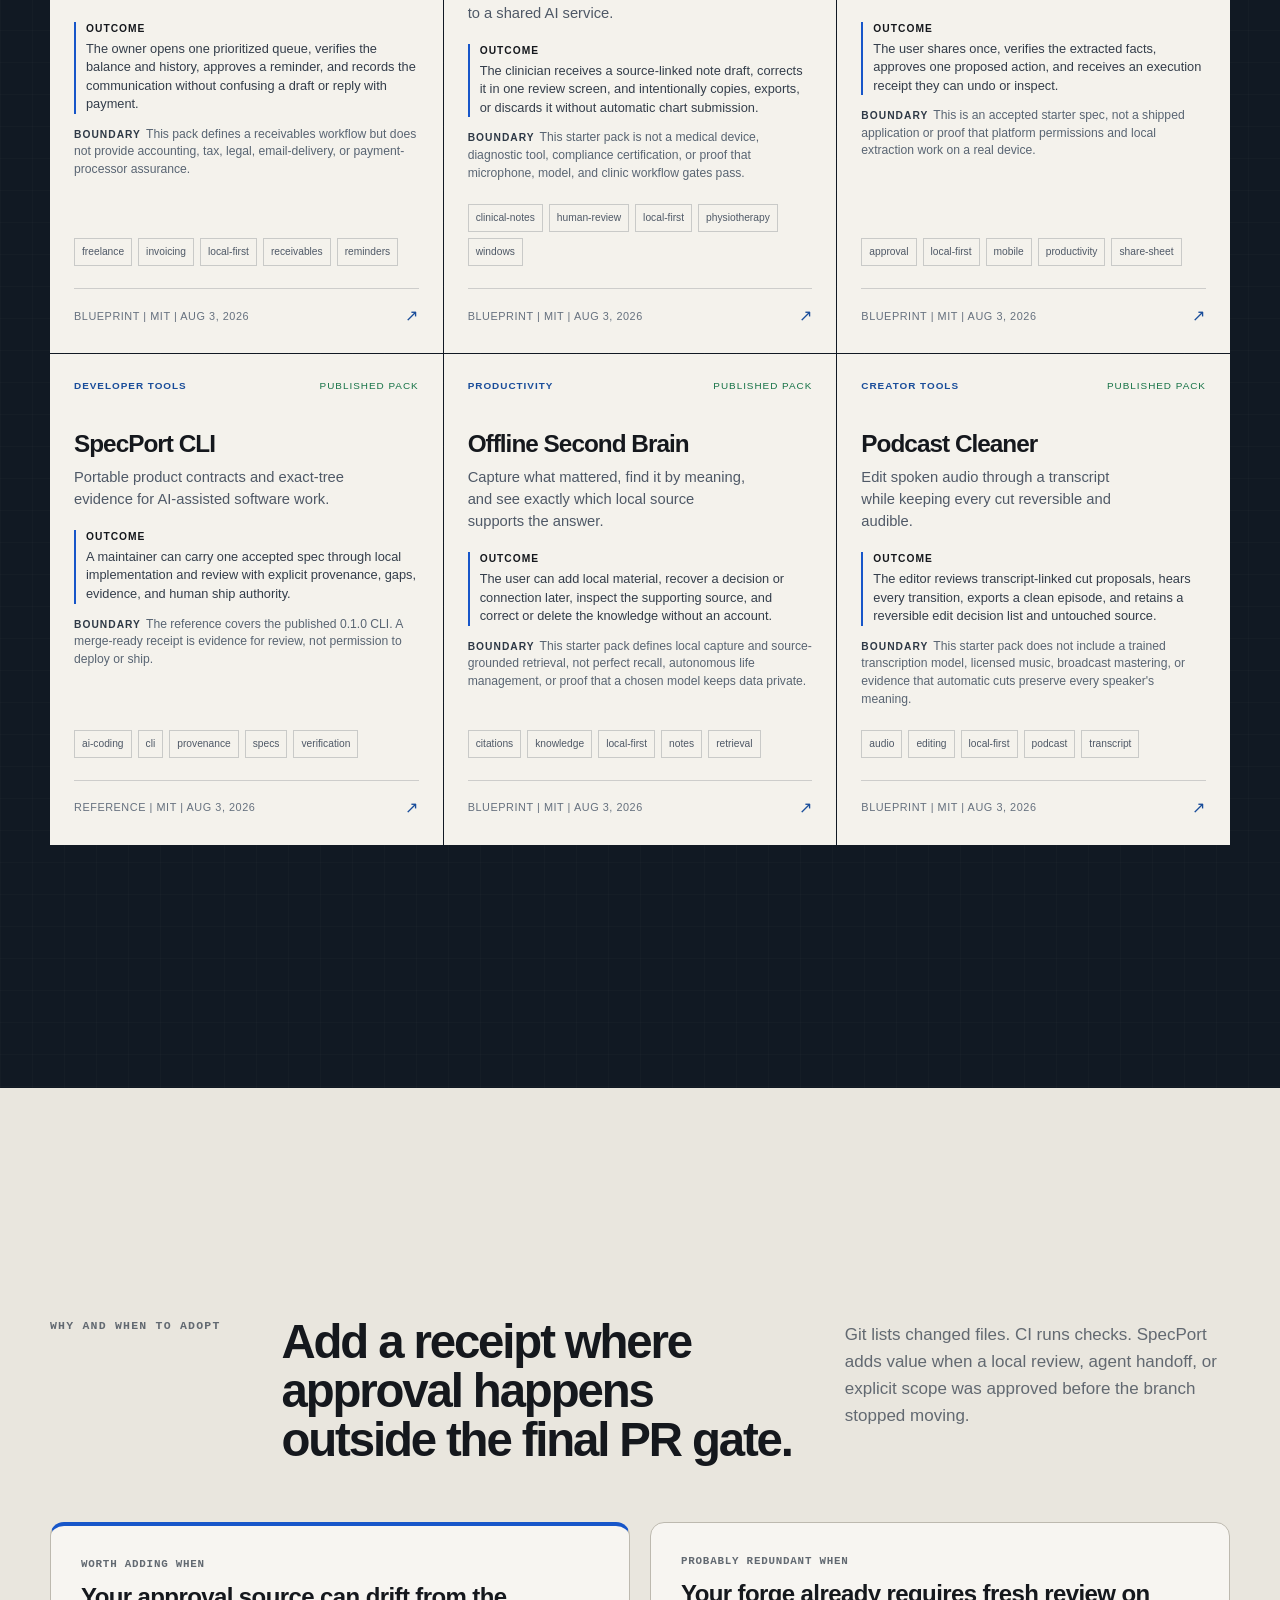
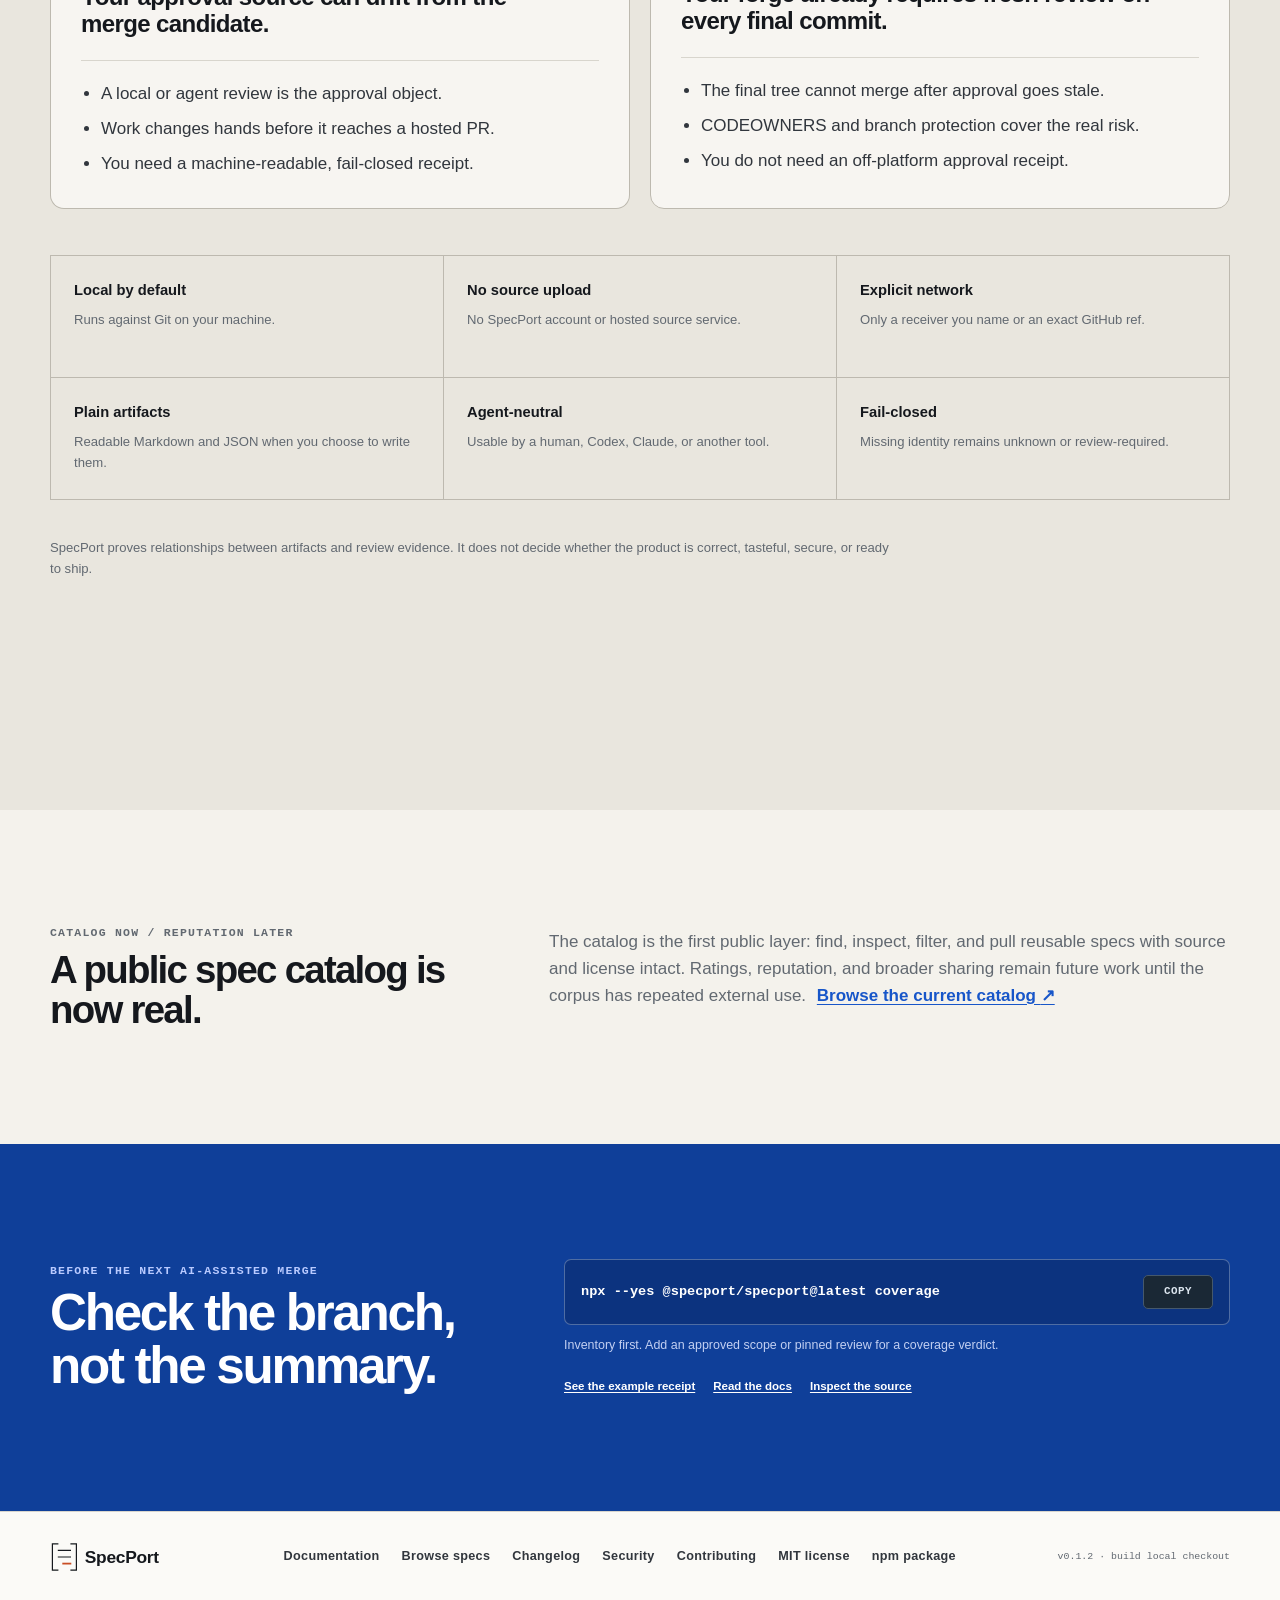
==== commit 6a54cc9f: "Pin Pages release proof to SpecPort 0.1.2" ====
--- a/index.html
+++ b/index.html
@@ -88,7 +88,7 @@
                 <span data-release-status>PUBLISHED</span>
               </span>
             </li>
-            <li>v<span data-release-version>0.1.1</span></li>
+            <li>v<span data-release-version>0.1.2</span></li>
             <li>Node <span data-release-engine>≥20</span></li>
             <li><span data-release-license>MIT</span></li>
             <li>0 runtime dependencies</li>
@@ -192,7 +192,7 @@
           <article class="evidence-panel" aria-labelledby="evidence-title">
             <div class="evidence-panel-head">
               <div>
-                <p>Generated by @specport/specport v<span data-release-version>0.1.1</span></p>
+                <p>Generated by @specport/specport v<span data-release-version>0.1.2</span></p>
                 <h3 id="evidence-title">Coverage receipt</h3>
               </div>
               <span>synthetic fixture</span>
@@ -608,7 +608,7 @@
           <a data-registry-link href="https://www.npmjs.com/package/@specport/specport">npm package</a>
         </nav>
         <p class="footer-build">
-          v<span data-release-version>0.1.1</span> · build <span data-release-commit>local checkout</span>
+          v<span data-release-version>0.1.2</span> · build <span data-release-commit>local checkout</span>
         </p>
       </div>
     </footer>
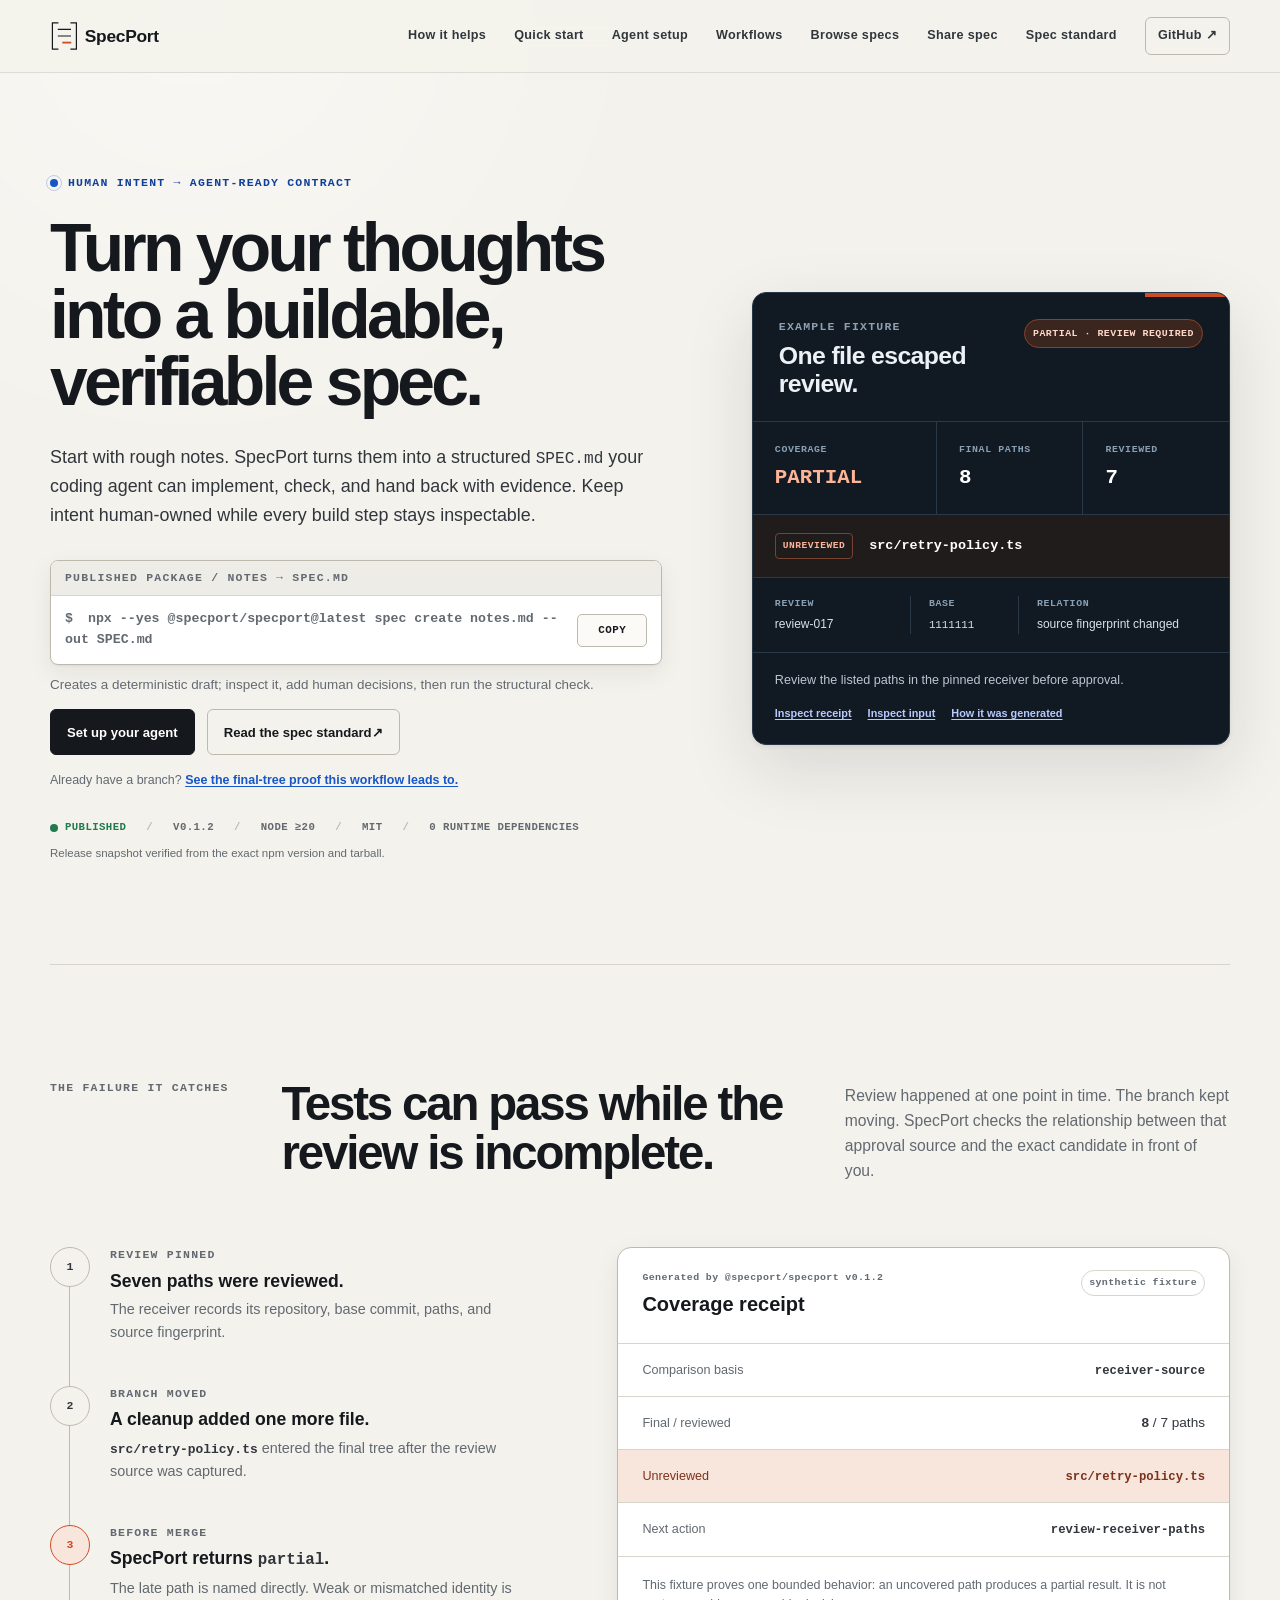
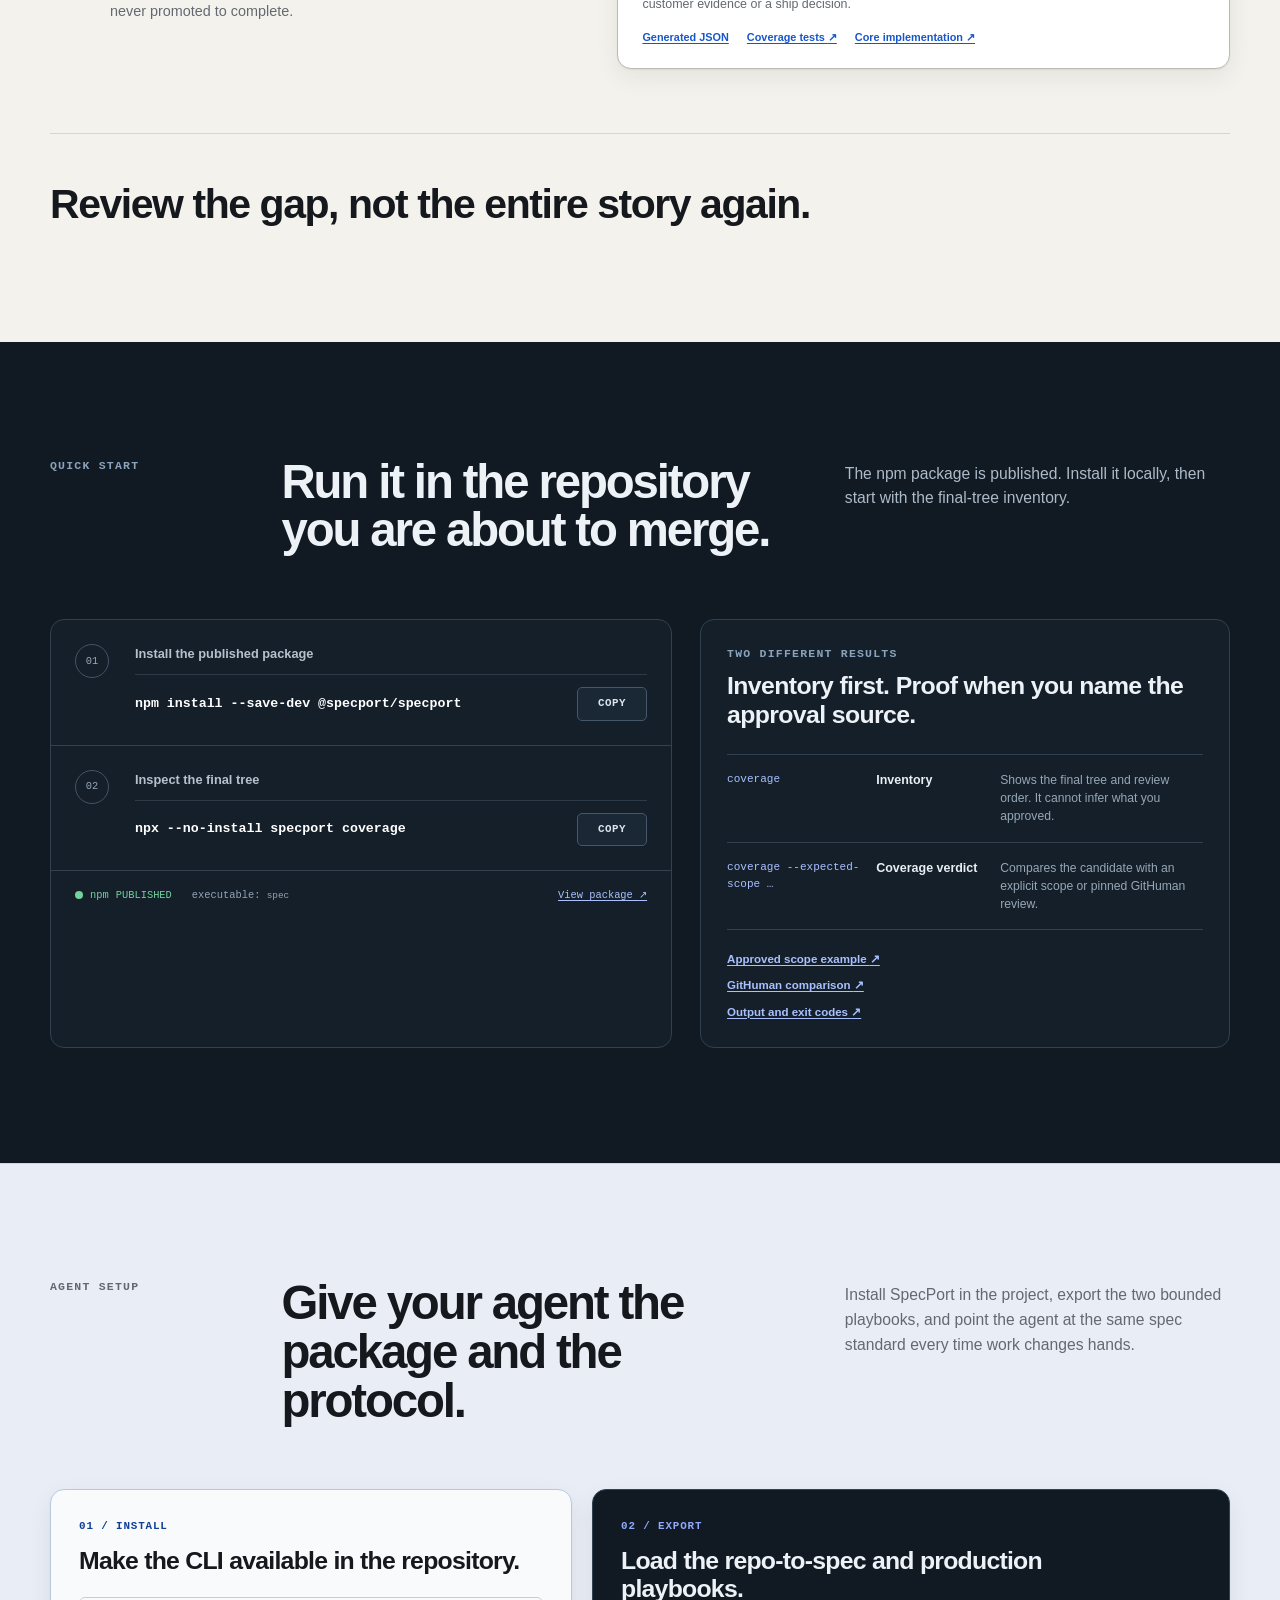
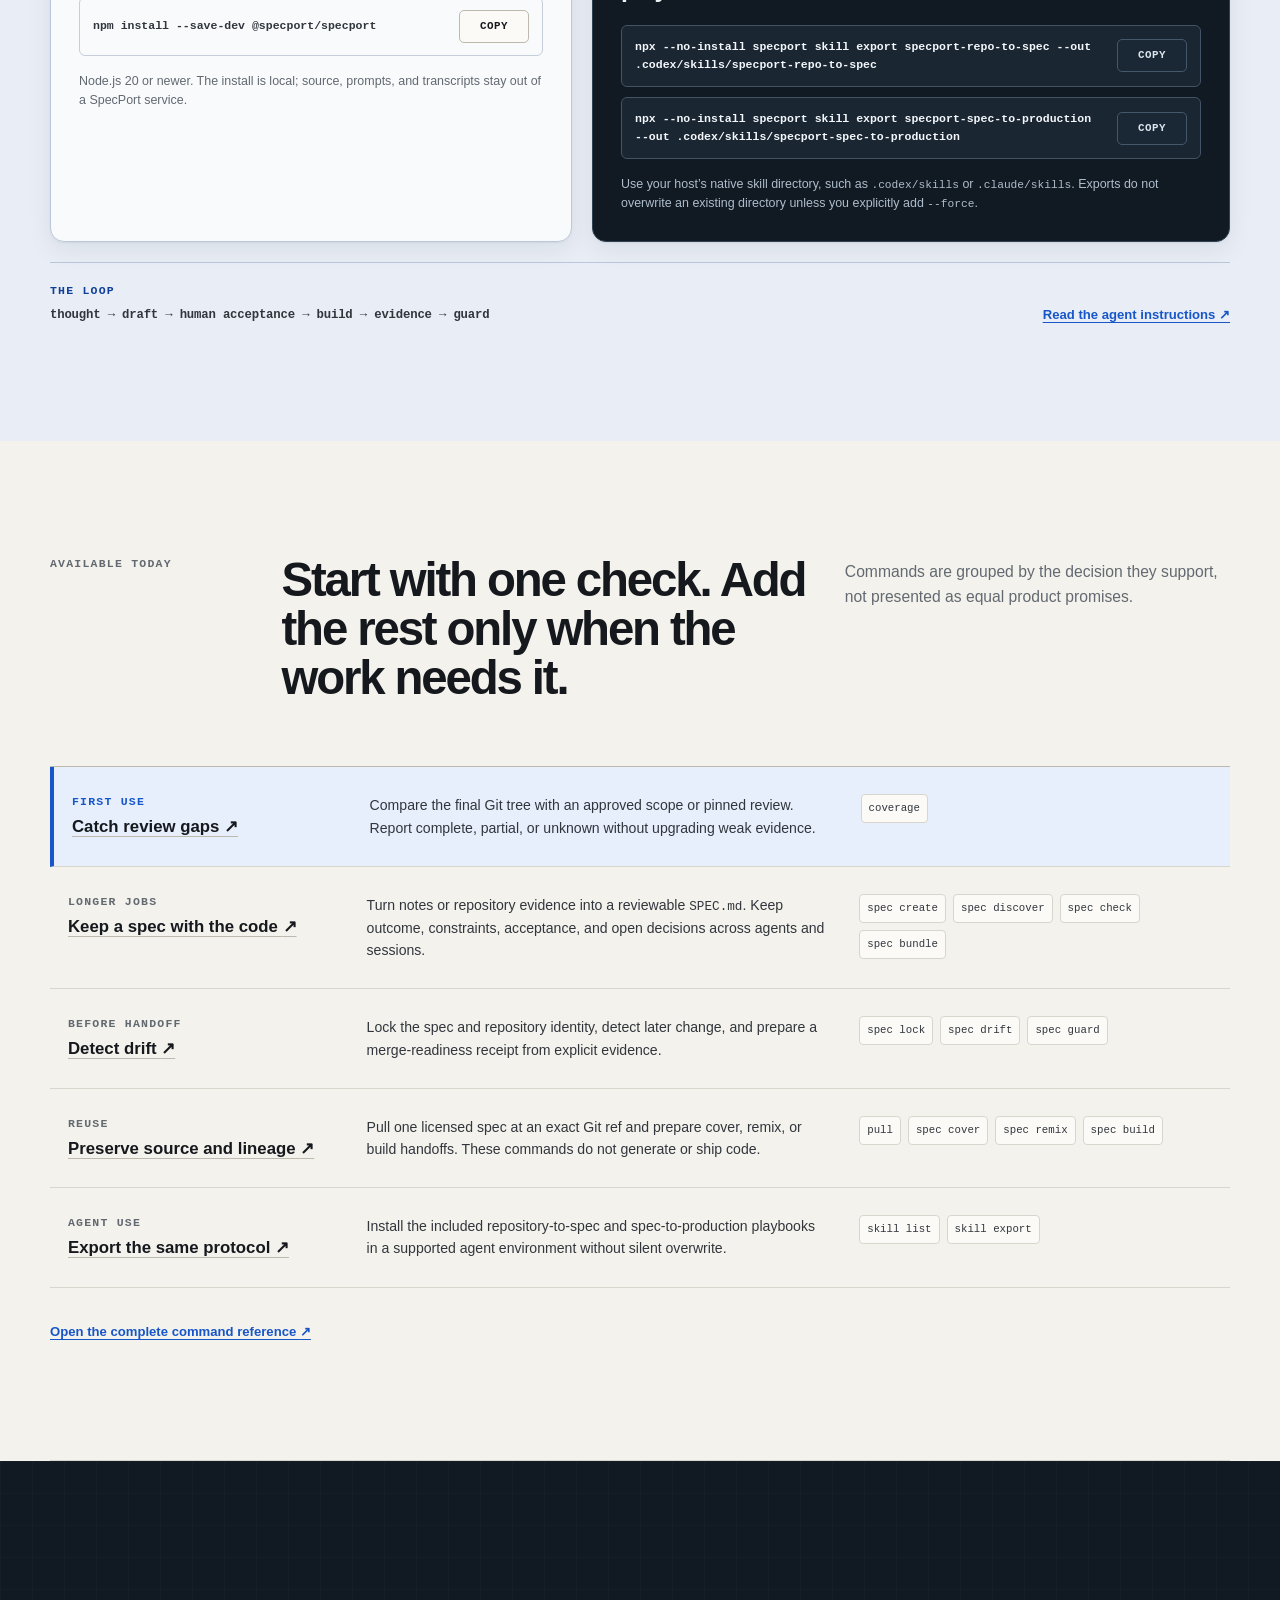
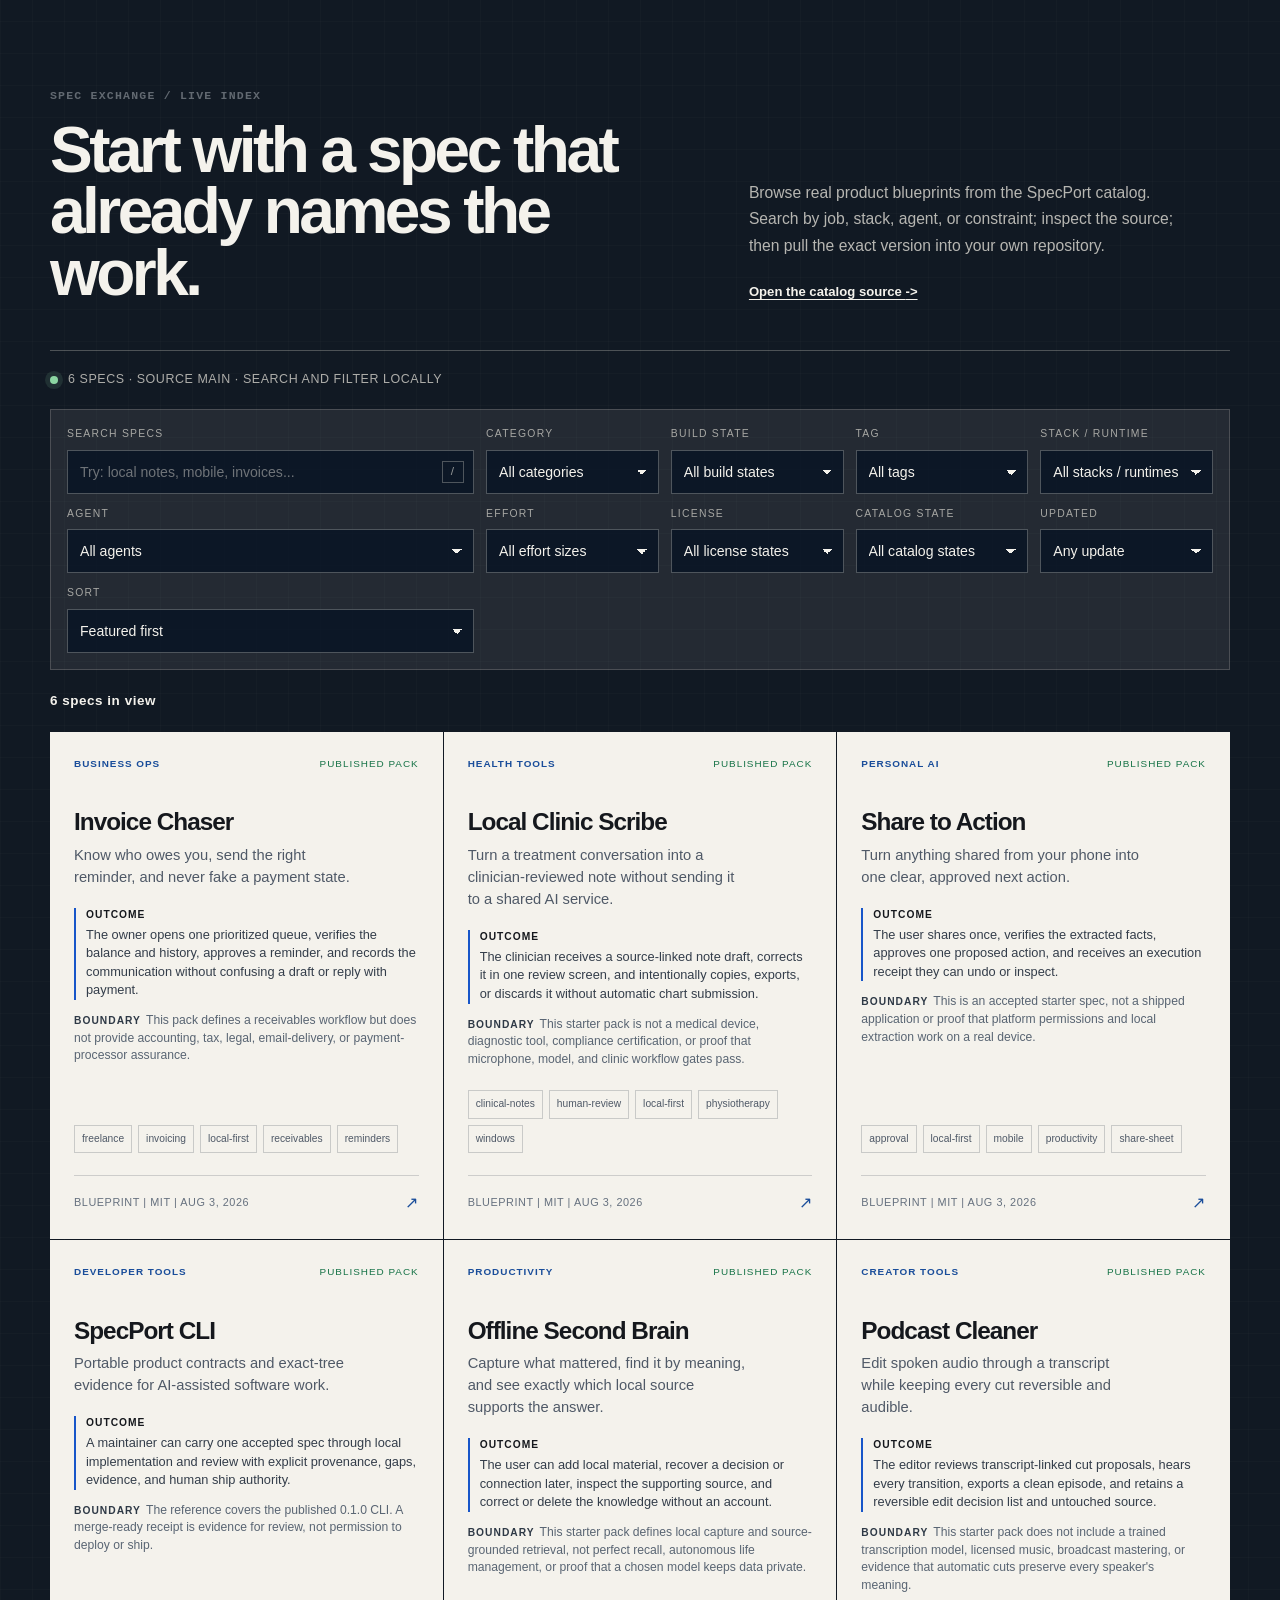
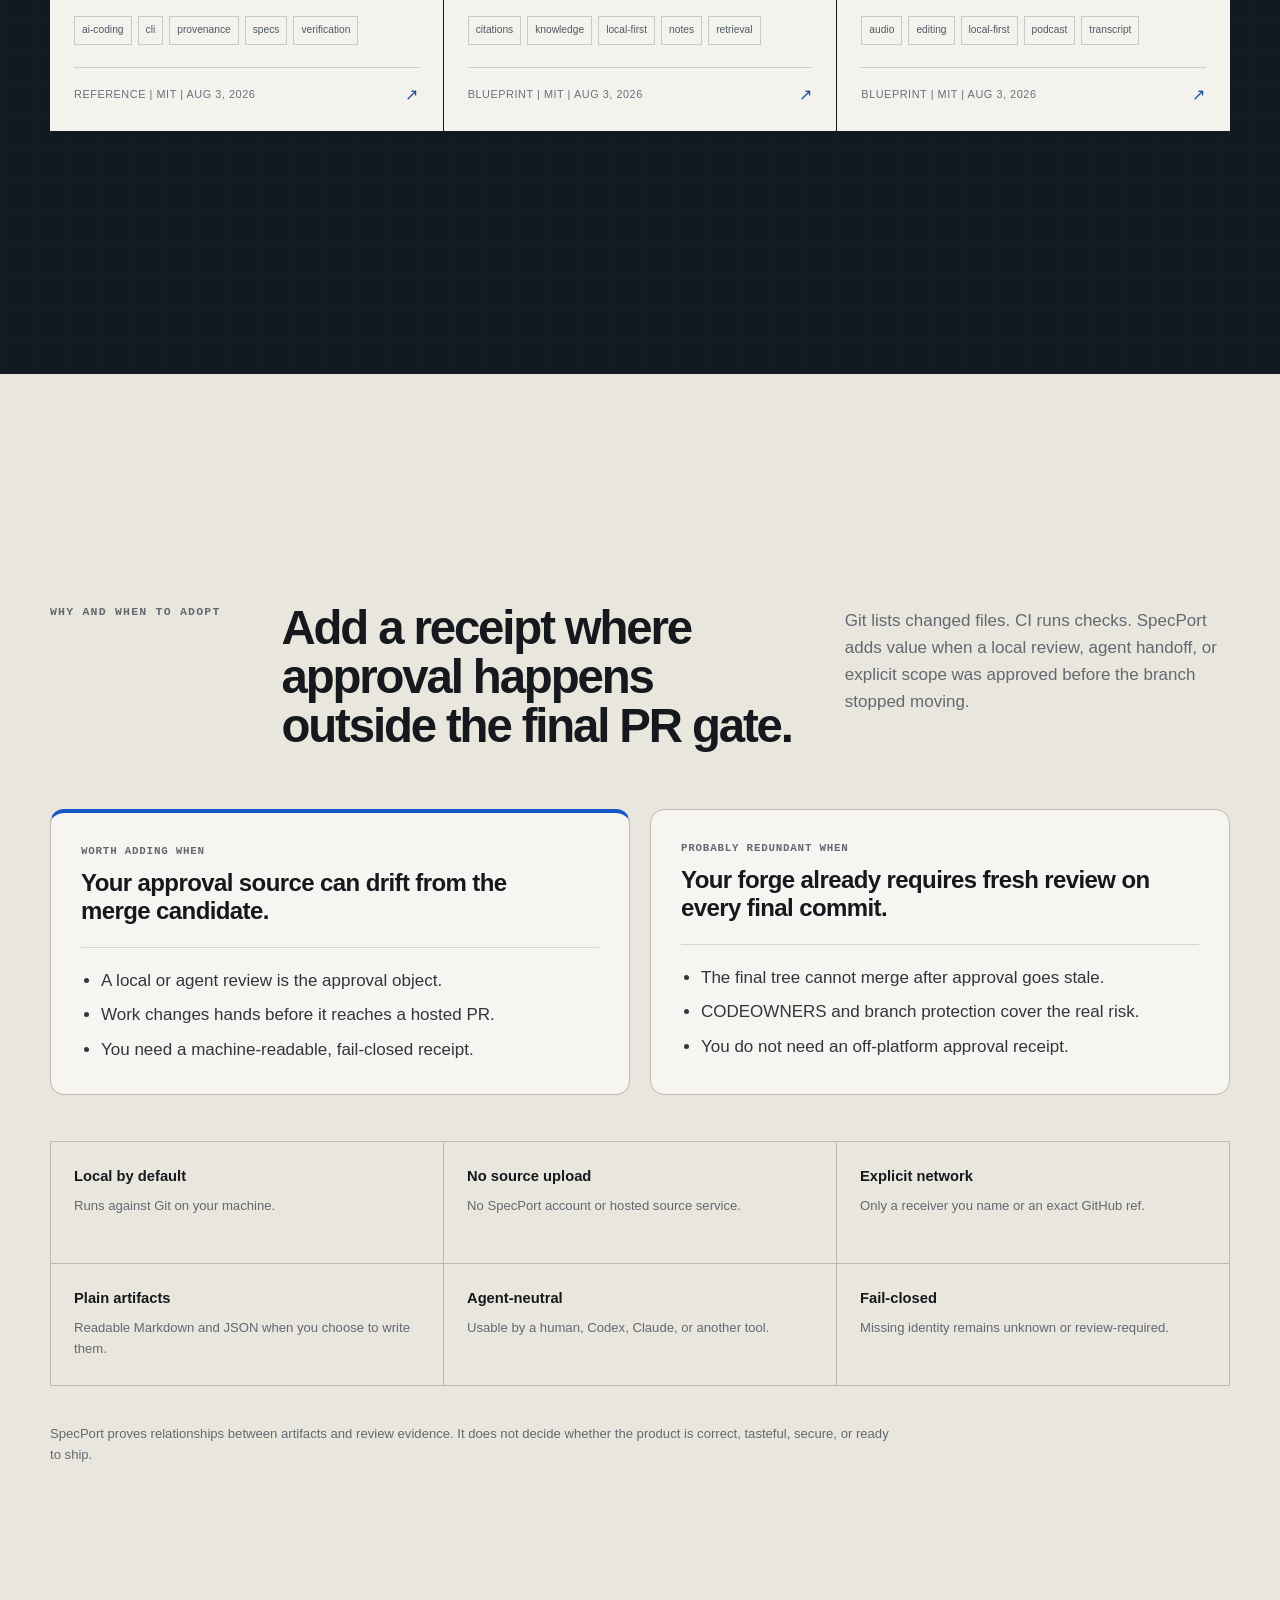
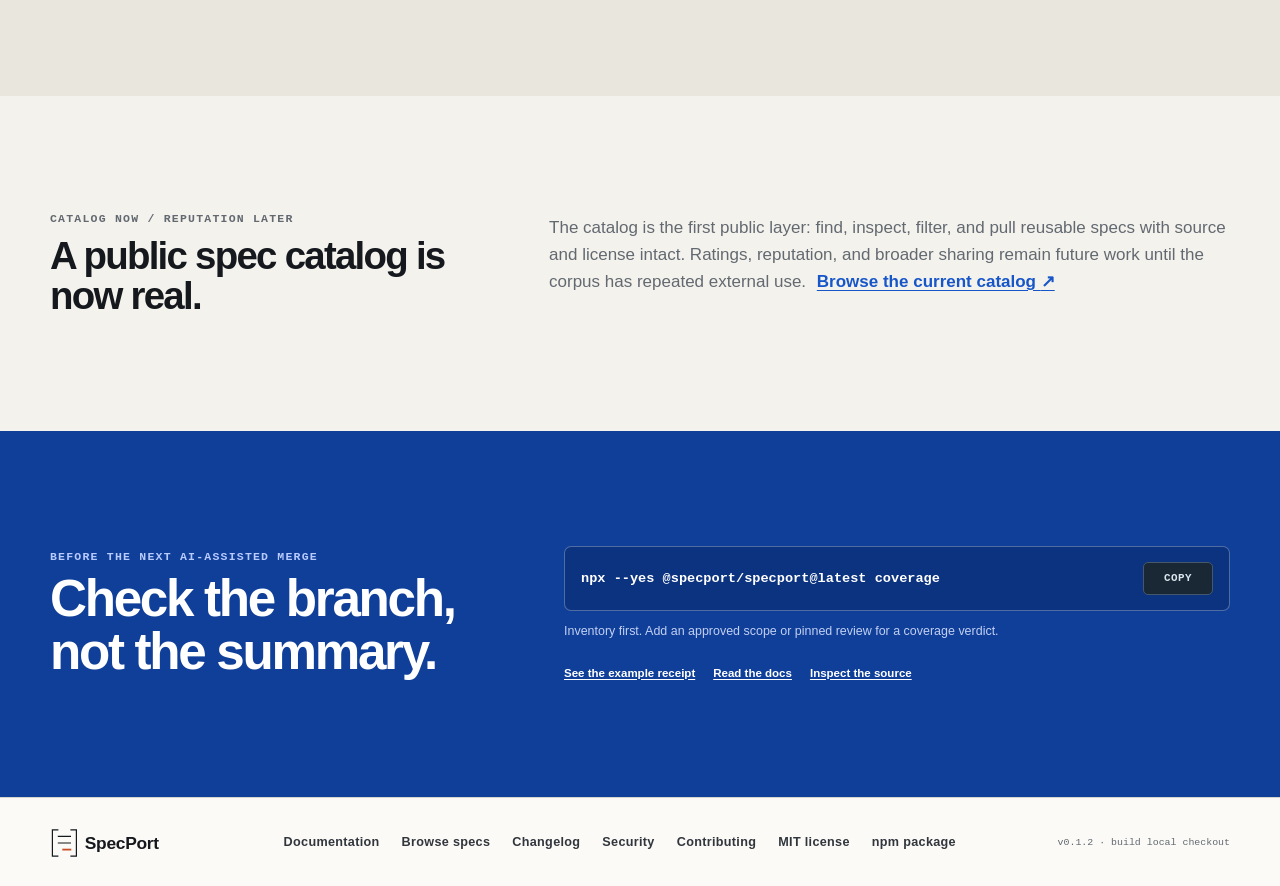
==== commit 824a4fd9: "Tighten first-action layout and publish site refresh" ====
--- a/index.html
+++ b/index.html
@@ -5,19 +5,19 @@
     <meta name="viewport" content="width=device-width, initial-scale=1" />
     <meta
       name="description"
-      content="A local CLI that compares your final Git tree with the scope or review you approved, flags uncovered files, and leaves a verifiable handoff receipt."
+      content="SpecPort turns rough thoughts into buildable, verifiable specs for human-owned agent work, then checks the exact final tree before merge."
     />
     <meta name="theme-color" content="#f4f2ec" />
-    <meta property="og:title" content="SpecPort — catch AI review gaps before merge" />
+    <meta property="og:title" content="SpecPort — turn thoughts into verifiable specs" />
     <meta
       property="og:description"
-      content="Check whether the final tree still matches the scope or pinned review you approved."
+      content="Turn rough thoughts into a buildable SPEC.md, give your agent a verifiable workflow, and check the exact final tree before merge."
     />
     <meta property="og:type" content="website" />
     <meta property="og:url" content="https://specport.github.io/" />
     <meta property="og:image" content="https://specport.github.io/og-image.svg" />
     <meta name="twitter:card" content="summary_large_image" />
-    <title>SpecPort — catch AI review gaps before merge</title>
+    <title>SpecPort — turn thoughts into verifiable specs</title>
     <link rel="icon" href="./favicon.svg" type="image/svg+xml" />
     <link rel="stylesheet" href="./styles.css" />
   </head>
@@ -32,10 +32,11 @@
         <nav class="primary-nav" aria-label="Primary navigation">
           <a href="#proof">How it helps</a>
           <a href="#quick-start">Quick start</a>
+          <a href="#agent-setup">Agent setup</a>
           <a href="#workflows">Workflows</a>
           <a href="#catalog">Browse specs</a>
           <a href="./share-spec.html">Share spec</a>
-          <a href="https://github.com/specport/specport#readme">Docs</a>
+          <a href="./docs.html">Spec standard</a>
           <a class="nav-source" href="https://github.com/specport/specport">
             GitHub <span aria-hidden="true">↗</span>
           </a>
@@ -48,38 +49,39 @@
         <div class="hero-copy">
           <p class="product-label">
             <span class="signal-dot" aria-hidden="true"></span>
-            Local CLI for AI-assisted merges
+            Human intent → agent-ready contract
           </p>
-          <h1 id="hero-title">Your coding agent says it’s done. Check the final tree.</h1>
+          <h1 id="hero-title">Turn your thoughts into a buildable, verifiable spec.</h1>
           <p class="hero-lede">
-            Git tells you what changed. SpecPort verifies whether the scope or pinned review
-            you approved still covers the exact tree you are about to merge. It flags
-            uncovered paths and weak identity before the change moves on.
+            Start with rough notes. SpecPort turns them into a structured <code>SPEC.md</code>
+            your coding agent can implement, check, and hand back with evidence. Keep intent
+            human-owned while every build step stays inspectable.
           </p>
 
-          <div class="command-box command-box-hero" data-release-command-box aria-label="Run the published SpecPort package">
-            <div class="command-context" data-release-command-context>Published package / exact npm version</div>
+          <div class="command-box command-box-hero" data-release-command-box aria-label="Turn notes into a SpecPort draft">
+            <div class="command-context" data-release-command-context>Published package / notes → SPEC.md</div>
             <div class="command-line">
-              <code><span aria-hidden="true">$</span> <span data-release-command>npx --yes @specport/specport@latest coverage</span></code>
+              <code><span aria-hidden="true">$</span> <span data-release-command>npx --yes @specport/specport@latest spec create notes.md --out SPEC.md</span></code>
               <button
                 class="copy-button"
                 type="button"
-                data-copy="npx --yes @specport/specport@latest coverage"
+                data-copy="npx --yes @specport/specport@latest spec create notes.md --out SPEC.md"
                 data-release-command-copy
-                aria-label="Copy the published SpecPort command"
+                aria-label="Copy the notes-to-spec command"
               >
                 <span data-copy-label aria-live="polite">Copy</span>
               </button>
             </div>
           </div>
-          <p class="command-qualifier" data-release-qualifier>Starts as a final-tree inventory. Add an approved scope or pinned review for a fail-closed coverage verdict.</p>
+          <p class="command-qualifier" data-release-qualifier>Creates a deterministic draft; inspect it, add human decisions, then run the structural check.</p>
 
           <div class="hero-actions">
-            <a class="button button-primary" href="#proof">See the review gap it catches</a>
-            <a class="button button-secondary" href="https://github.com/specport/specport#the-first-minute-workflow">
-              Read the first-minute workflow <span aria-hidden="true">↗</span>
+            <a class="button button-primary" href="#agent-setup">Set up your agent</a>
+            <a class="button button-secondary" href="./docs.html#spec-standard">
+              Read the spec standard <span aria-hidden="true">↗</span>
             </a>
           </div>
+          <p class="hero-proof-link">Already have a branch? <a href="#proof">See the final-tree proof this workflow leads to.</a></p>
 
           <ul class="release-line" aria-label="Current package facts">
             <li>
@@ -308,6 +310,59 @@
         </div>
       </section>
 
+      <section class="agent-setup-section" id="agent-setup" aria-labelledby="agent-setup-title">
+        <div class="section-shell">
+          <div class="section-intro">
+            <p class="section-label">Agent setup</p>
+            <h2 id="agent-setup-title">Give your agent the package and the protocol.</h2>
+            <p>
+              Install SpecPort in the project, export the two bounded playbooks, and point the
+              agent at the same spec standard every time work changes hands.
+            </p>
+          </div>
+
+          <div class="agent-setup-grid">
+            <article class="agent-guide-card">
+              <p class="agent-guide-kicker">01 / Install</p>
+              <h3>Make the CLI available in the repository.</h3>
+              <div class="agent-command">
+                <code>npm install --save-dev @specport/specport</code>
+                <button class="copy-button" type="button" data-copy="npm install --save-dev @specport/specport" aria-label="Copy the SpecPort npm install command">
+                  <span data-copy-label aria-live="polite">Copy</span>
+                </button>
+              </div>
+              <p>Node.js 20 or newer. The install is local; source, prompts, and transcripts stay out of a SpecPort service.</p>
+            </article>
+
+            <article class="agent-guide-card agent-guide-card-dark">
+              <p class="agent-guide-kicker">02 / Export</p>
+              <h3>Load the repo-to-spec and production playbooks.</h3>
+              <div class="agent-command agent-command-dark">
+                <code>npx --no-install specport skill export specport-repo-to-spec --out .codex/skills/specport-repo-to-spec</code>
+                <button class="copy-button copy-button-dark" type="button" data-copy="npx --no-install specport skill export specport-repo-to-spec --out .codex/skills/specport-repo-to-spec" aria-label="Copy the repo-to-spec skill export command">
+                  <span data-copy-label aria-live="polite">Copy</span>
+                </button>
+              </div>
+              <div class="agent-command agent-command-dark agent-command-secondary">
+                <code>npx --no-install specport skill export specport-spec-to-production --out .codex/skills/specport-spec-to-production</code>
+                <button class="copy-button copy-button-dark" type="button" data-copy="npx --no-install specport skill export specport-spec-to-production --out .codex/skills/specport-spec-to-production" aria-label="Copy the spec-to-production skill export command">
+                  <span data-copy-label aria-live="polite">Copy</span>
+                </button>
+              </div>
+              <p>Use your host’s native skill directory, such as <code>.codex/skills</code> or <code>.claude/skills</code>. Exports do not overwrite an existing directory unless you explicitly add <code>--force</code>.</p>
+            </article>
+          </div>
+
+          <div class="agent-loop-strip">
+            <div>
+              <p class="section-label">The loop</p>
+              <strong>thought → draft → human acceptance → build → evidence → guard</strong>
+            </div>
+            <a class="text-link" href="./docs.html#verifiable-loop">Read the agent instructions <span aria-hidden="true">↗</span></a>
+          </div>
+        </div>
+      </section>
+
       <section class="workflows-section section-shell" id="workflows" aria-labelledby="workflows-title">
         <div class="section-intro">
           <p class="section-label">Available today</p>
@@ -585,7 +640,7 @@
             <p>Inventory first. Add an approved scope or pinned review for a coverage verdict.</p>
             <nav class="final-links" aria-label="Get started links">
               <a href="./proof/coverage-gap/receipt.json">See the example receipt</a>
-              <a href="https://github.com/specport/specport#readme">Read the docs</a>
+              <a href="./docs.html">Read the docs</a>
               <a href="https://github.com/specport/specport">Inspect the source</a>
             </nav>
           </div>
@@ -599,7 +654,7 @@
           <img src="./logo.svg" alt="SpecPort" width="132" height="34" />
         </a>
         <nav aria-label="Footer navigation">
-          <a href="https://github.com/specport/specport#readme">Documentation</a>
+          <a href="./docs.html">Documentation</a>
           <a href="#catalog">Browse specs</a>
           <a href="https://github.com/specport/specport/blob/main/CHANGELOG.md">Changelog</a>
           <a href="https://github.com/specport/specport/blob/main/SECURITY.md">Security</a>
--- a/styles.css
+++ b/styles.css
@@ -334,7 +334,7 @@
 
 .command-qualifier {
   max-width: 700px;
-  margin: 11px 0 0;
+  margin: 9px 0 0;
   color: var(--muted);
   font-size: 0.84rem;
 }
@@ -343,7 +343,18 @@
   display: flex;
   flex-wrap: wrap;
   gap: 12px;
-  margin-top: 27px;
+  margin-top: 14px;
+}
+
+.hero-proof-link {
+  margin: 16px 0 0;
+  color: var(--muted);
+  font-size: 0.78rem;
+}
+
+.hero-proof-link a {
+  color: var(--blue);
+  font-weight: 700;
 }
 
 .button {
@@ -970,6 +981,128 @@
   font-weight: 680;
 }
 
+.agent-setup-section {
+  border-top: 1px solid var(--line);
+  background: #e9eef6;
+}
+
+.agent-setup-grid {
+  display: grid;
+  grid-template-columns: minmax(0, 0.9fr) minmax(0, 1.1fr);
+  gap: 20px;
+}
+
+.agent-guide-card {
+  min-width: 0;
+  padding: 28px;
+  border: 1px solid #b9c8da;
+  border-radius: var(--radius);
+  background: rgb(255 255 255 / 74%);
+  box-shadow: var(--shadow-small);
+}
+
+.agent-guide-card-dark {
+  color: #edf2f6;
+  border-color: #304355;
+  background: var(--navy);
+}
+
+.agent-guide-kicker {
+  margin: 0 0 11px;
+  color: var(--blue-dark);
+  font-family: var(--font-mono);
+  font-size: 0.68rem;
+  font-weight: 720;
+  letter-spacing: 0.08em;
+  text-transform: uppercase;
+}
+
+.agent-guide-card-dark .agent-guide-kicker {
+  color: #8fa9ff;
+}
+
+.agent-guide-card h3 {
+  max-width: 500px;
+  margin: 0 0 22px;
+  font-family: var(--font-display);
+  font-size: 1.55rem;
+  font-weight: 590;
+  letter-spacing: -0.03em;
+  line-height: 1.13;
+}
+
+.agent-command {
+  display: flex;
+  align-items: center;
+  justify-content: space-between;
+  min-width: 0;
+  gap: 14px;
+  padding: 12px 13px;
+  border: 1px solid #c5ced9;
+  border-radius: 6px;
+  background: #f8fafc;
+}
+
+.agent-command code {
+  min-width: 0;
+  color: var(--ink-soft);
+  font-size: 0.72rem;
+  font-weight: 650;
+  overflow-wrap: anywhere;
+}
+
+.agent-command-dark {
+  border-color: #425466;
+  background: #1a2632;
+}
+
+.agent-command-dark code {
+  color: #f3f7fb;
+}
+
+.agent-command-secondary {
+  margin-top: 10px;
+}
+
+.agent-guide-card > p:last-child {
+  margin: 16px 0 0;
+  color: var(--muted);
+  font-size: 0.78rem;
+  line-height: 1.5;
+}
+
+.agent-guide-card-dark > p:last-child {
+  color: #aebdcb;
+}
+
+.agent-loop-strip {
+  display: flex;
+  align-items: end;
+  justify-content: space-between;
+  gap: 30px;
+  margin-top: 20px;
+  padding: 20px 0 0;
+  border-top: 1px solid #b9c8da;
+}
+
+.agent-loop-strip .section-label {
+  margin-bottom: 7px;
+  color: var(--blue-dark);
+}
+
+.agent-loop-strip strong {
+  display: block;
+  color: var(--ink-soft);
+  font-family: var(--font-mono);
+  font-size: 0.77rem;
+  font-weight: 650;
+  letter-spacing: -0.015em;
+}
+
+.agent-loop-strip .text-link {
+  flex: 0 0 auto;
+}
+
 .workflows-section {
   border-bottom: 1px solid var(--line);
 }
@@ -1272,7 +1405,8 @@
   }
 
   .proof-layout,
-  .quick-start-grid {
+  .quick-start-grid,
+  .agent-setup-grid {
     grid-template-columns: 1fr;
   }
 
@@ -1372,7 +1506,17 @@
   }
 
   .hero-actions {
-    margin-top: 20px;
+    margin-top: 12px;
+  }
+
+  .agent-loop-strip {
+    align-items: flex-start;
+    flex-direction: column;
+    gap: 17px;
+  }
+
+  .agent-guide-card {
+    padding: 22px;
   }
 
   .release-line {
